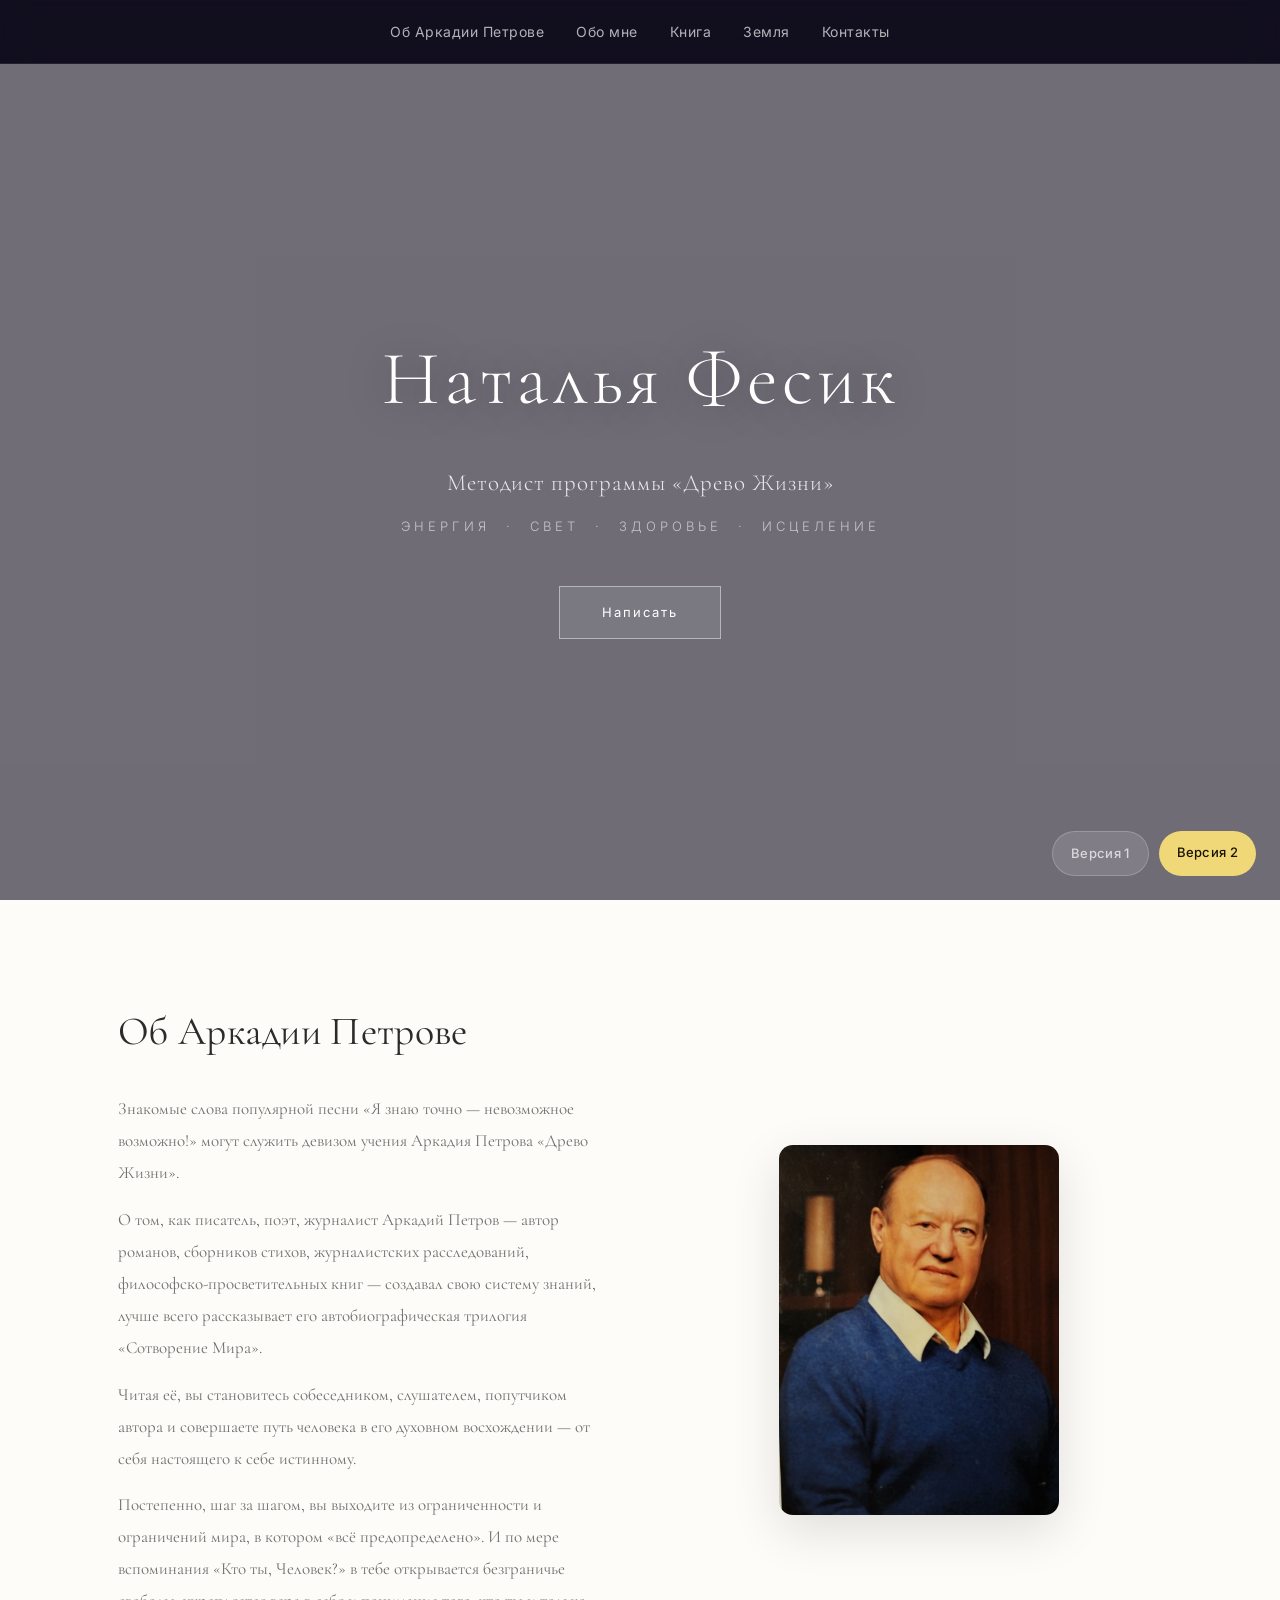
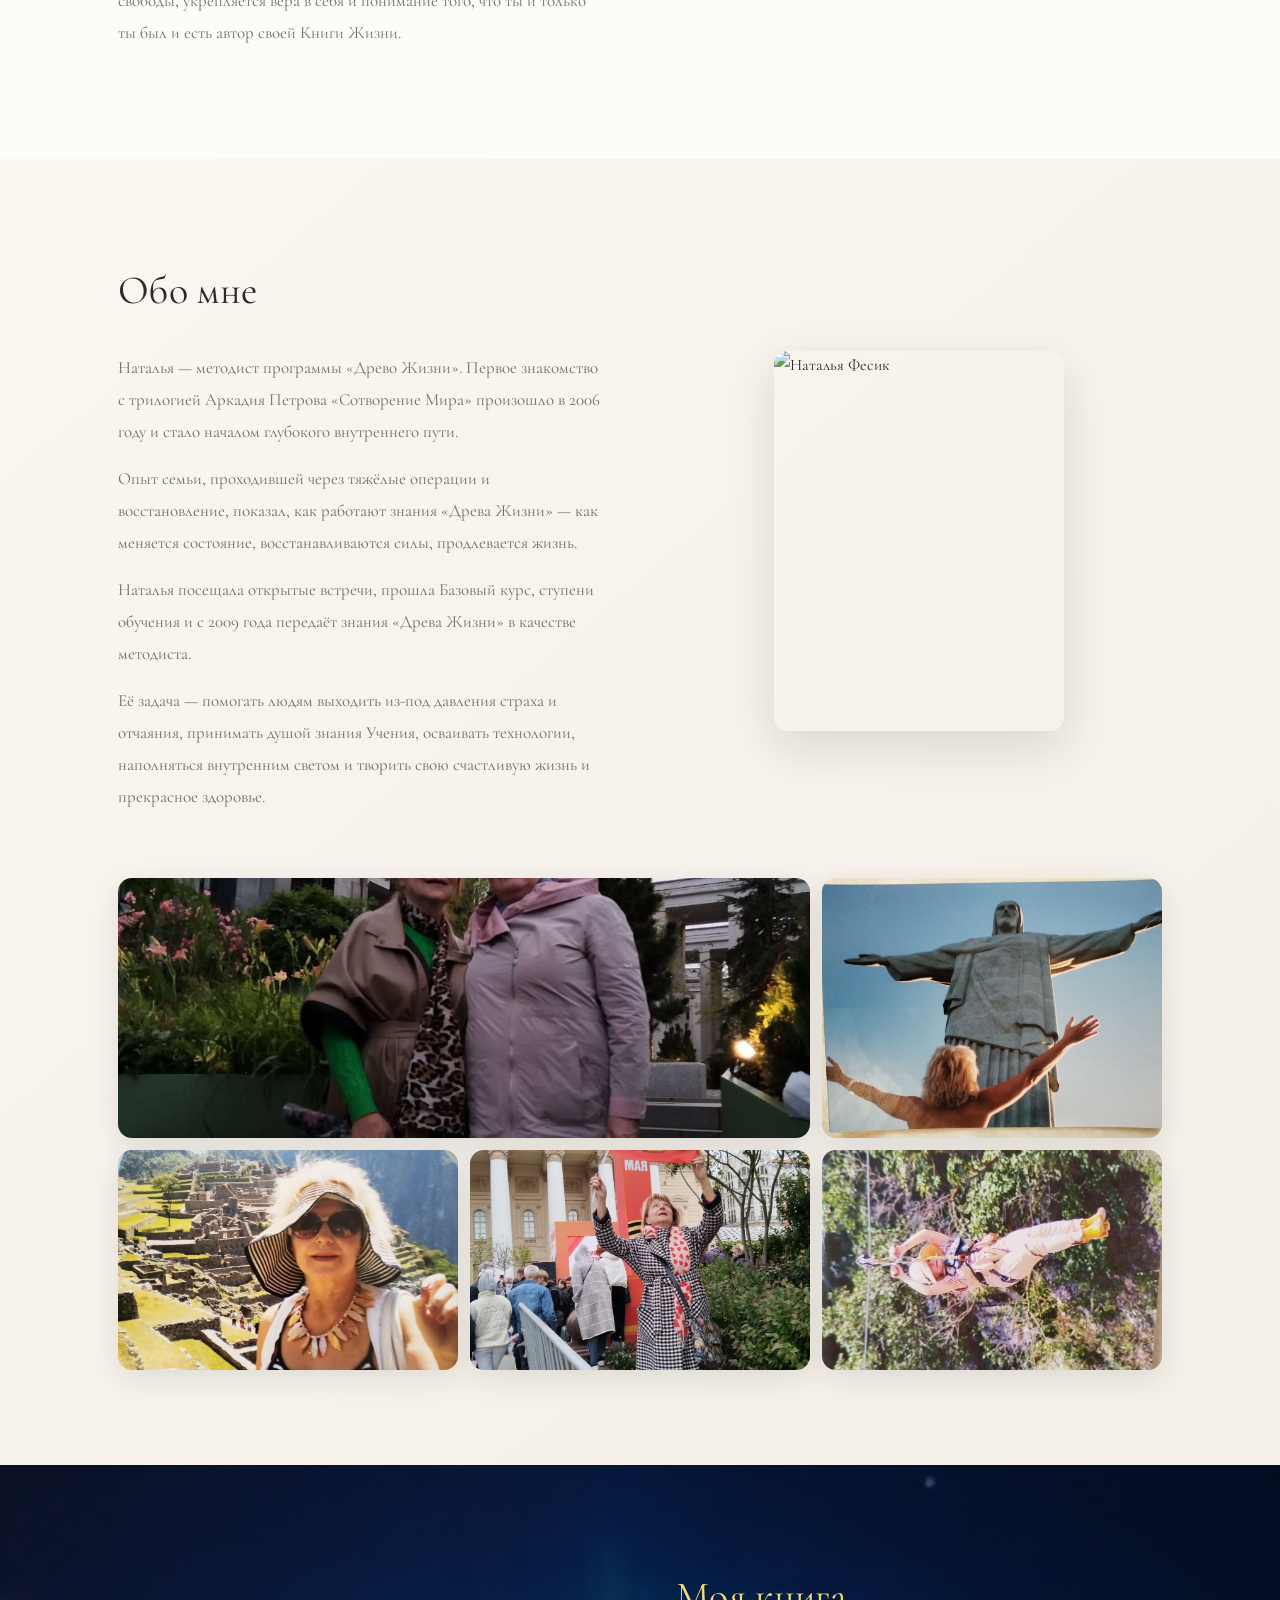
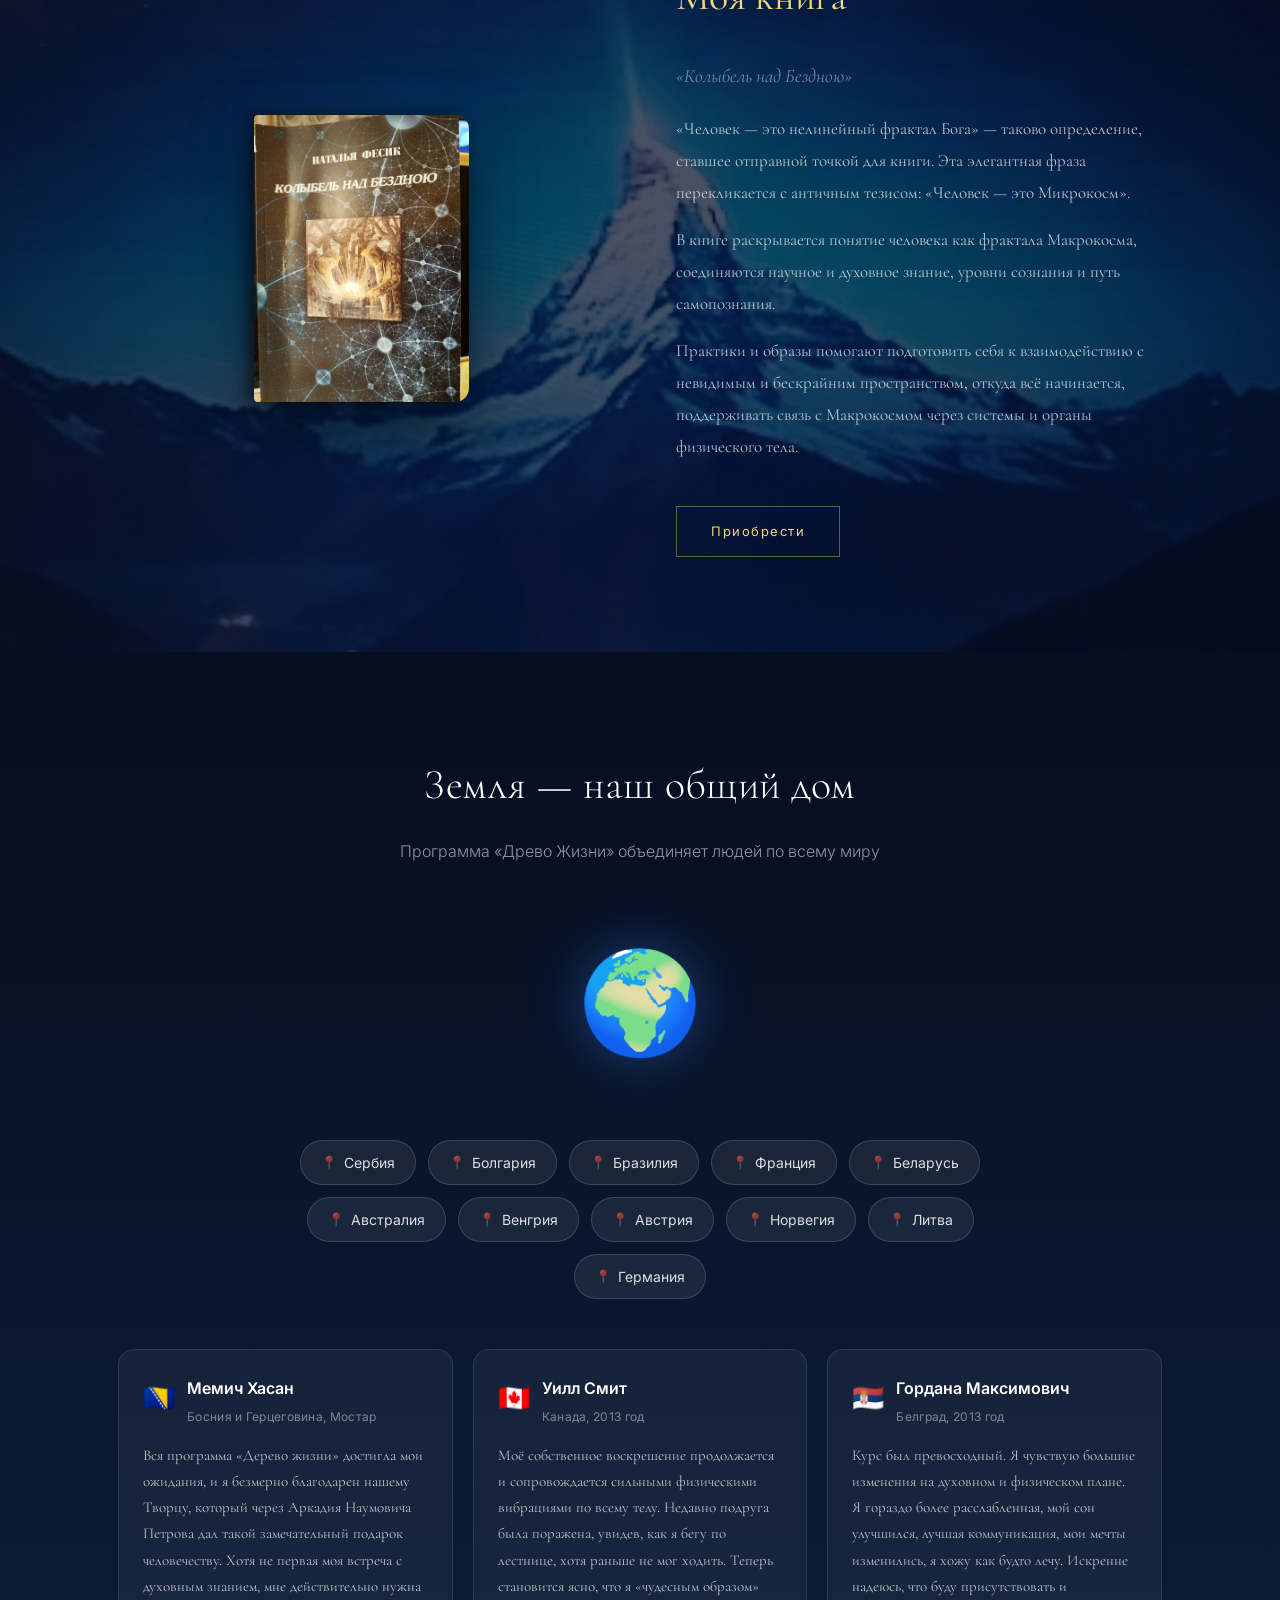
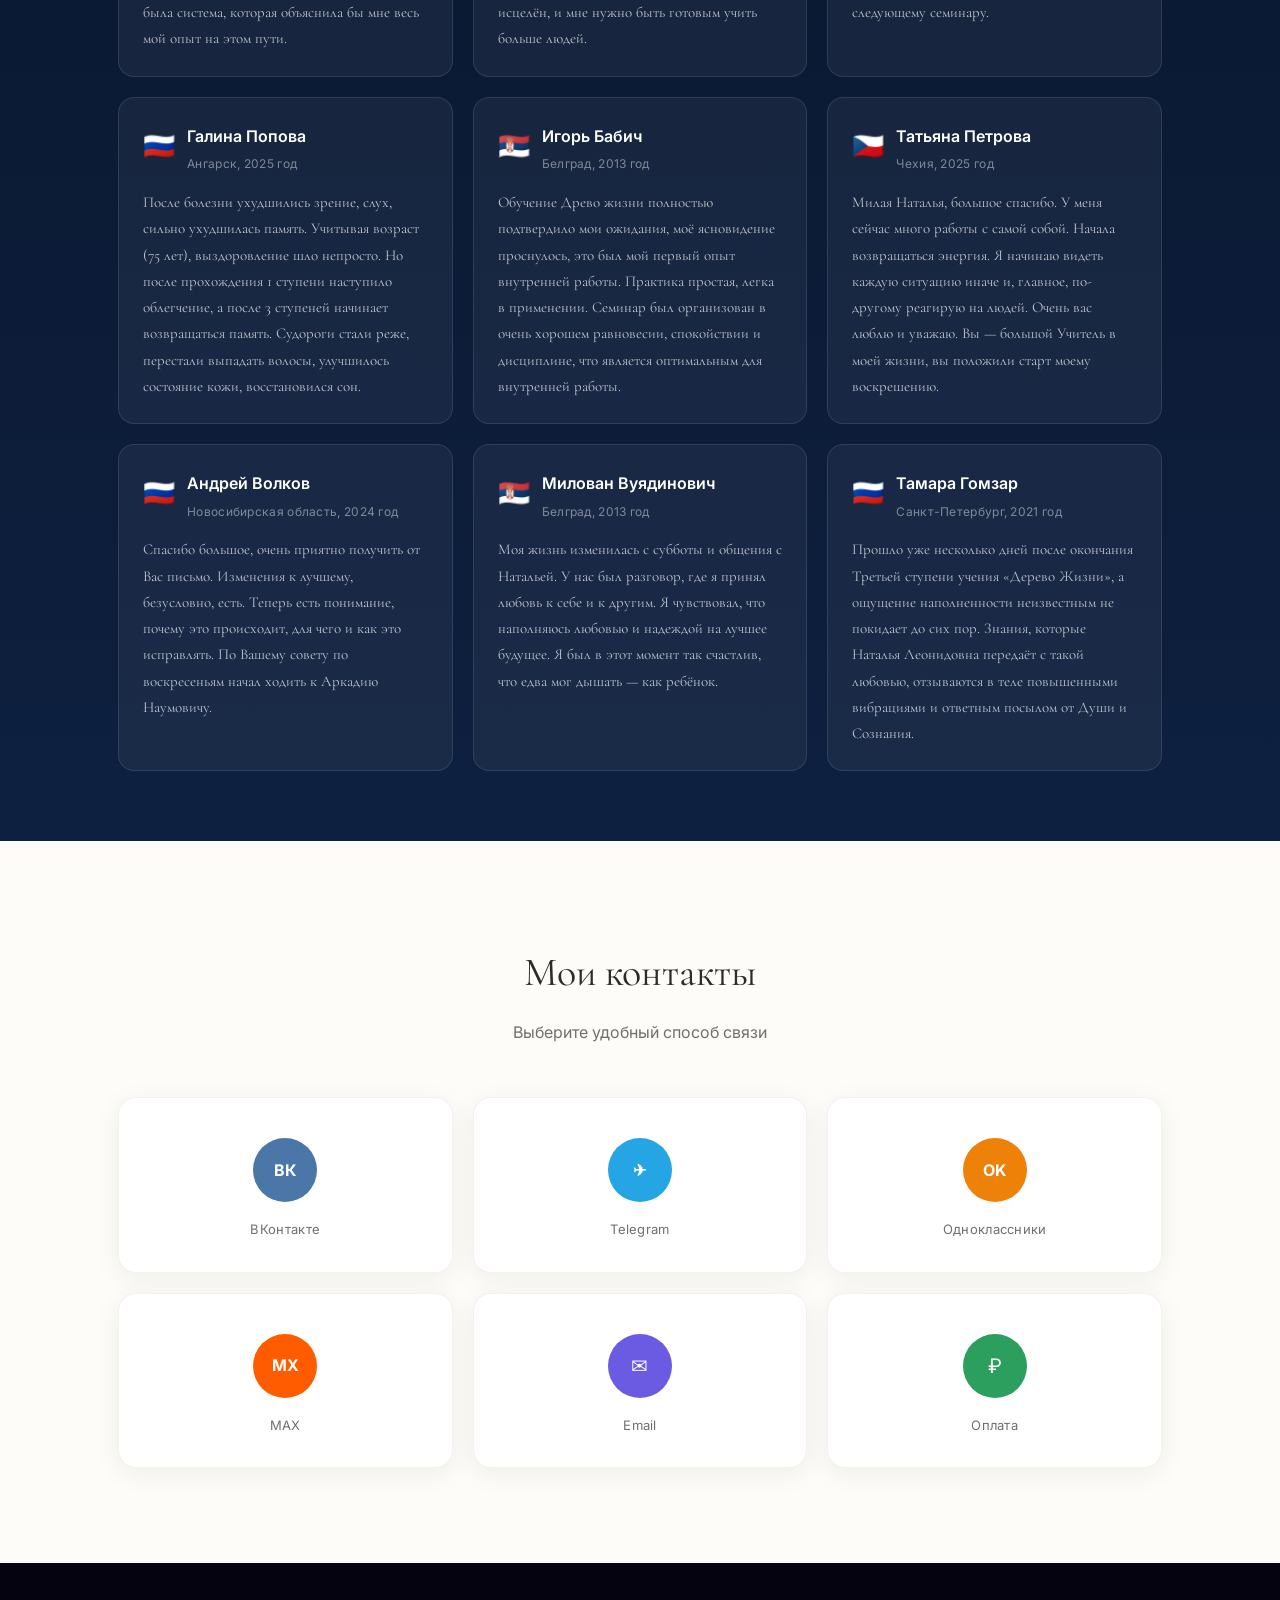
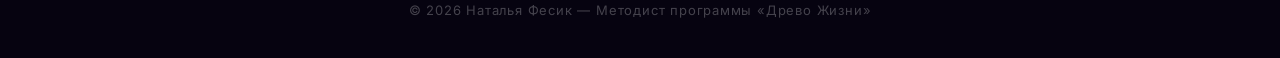
==== v2.html @ 18e6eb5f "v2: add Arkady Petrov portrait, Tree of Life hero bg, updated gallery Co-Authored-By: Claude Sonnet " ====
<!DOCTYPE html>
<html lang="ru">
<head>
	<meta charset="UTF-8">
	<meta name="viewport" content="width=device-width, initial-scale=1.0">
	<title>Наталья Фесик — Древо Жизни</title>
	<link rel="stylesheet" href="style.css">
	<link rel="preconnect" href="https://fonts.googleapis.com">
	<link href="https://fonts.googleapis.com/css2?family=Cormorant+Garamond:ital,wght@0,300;0,400;0,600;1,300;1,400&family=Inter:wght@300;400;500&display=swap" rel="stylesheet">
	<style>
		/* ===== V2 OVERRIDES ===== */

		/* Hero with real background image */
		.hero {
			background-image: url('img/hero-bg.png');
			background-size: cover;
			background-position: center 40%;
		}
		.hero::after {
			background: rgba(8, 3, 20, 0.58);
		}

		/* Real photo styling */
		.photo-real {
			width: 100%;
			height: 100%;
			object-fit: cover;
			display: block;
			border-radius: 14px;
		}

		/* Photo gallery grid */
		.gallery-grid {
			display: grid;
			grid-template-columns: 1fr 1fr 1fr;
			grid-template-rows: 260px 220px;
			gap: 12px;
		}

		.gallery-item {
			border-radius: 14px;
			overflow: hidden;
			box-shadow: 0 8px 30px rgba(0,0,0,0.1);
		}

		.gallery-item img {
			width: 100%;
			height: 100%;
			object-fit: cover;
			display: block;
			transition: transform 0.4s ease;
		}

		.gallery-item:hover img {
			transform: scale(1.04);
		}

		.gallery-item.span2 {
			grid-column: span 2;
		}

		/* Book section with real mountain background */
		.section-book-v2 {
			position: relative;
			padding: 95px 0;
			color: white;
			overflow: hidden;
		}

		.section-book-v2 .mountain-photo {
			position: absolute;
			inset: 0;
			width: 100%;
			height: 100%;
			object-fit: cover;
			object-position: center 30%;
		}

		.section-book-v2 .overlay {
			position: absolute;
			inset: 0;
			background: rgba(5, 15, 40, 0.72);
		}

		.section-book-v2 .container {
			position: relative;
			z-index: 1;
		}

		/* Real book cover */
		.book-cover-real {
			width: 215px;
			border-radius: 4px 14px 14px 4px;
			box-shadow:
				-6px 0 14px rgba(0,0,0,0.5),
				0 20px 60px rgba(0,0,0,0.6),
				0 0 50px rgba(40,100,220,0.18);
			display: block;
		}

		/* ===== EARTH V2 ===== */
		.section-earth-v2 {
			background: linear-gradient(180deg, #060e20 0%, #0a1830 40%, #0e2040 100%);
			color: white;
			padding: 95px 0 70px;
			overflow: hidden;
		}

		.countries-cloud {
			display: flex;
			flex-wrap: wrap;
			justify-content: center;
			gap: 12px;
			margin: 40px auto 50px;
			max-width: 800px;
		}

		.country-chip {
			background: rgba(255,255,255,0.07);
			border: 1px solid rgba(255,255,255,0.15);
			padding: 9px 20px;
			border-radius: 999px;
			font-family: 'Inter', sans-serif;
			font-size: 14px;
			color: rgba(255,255,255,0.85);
			display: flex;
			align-items: center;
			gap: 7px;
			white-space: nowrap;
		}

		.country-chip .pin {
			font-size: 13px;
			opacity: 0.7;
		}

		/* Reviews grid */
		.reviews-grid {
			display: grid;
			grid-template-columns: repeat(3, 1fr);
			gap: 20px;
			margin-top: 10px;
		}

		.review-card {
			background: rgba(255,255,255,0.05);
			border: 1px solid rgba(255,255,255,0.1);
			border-radius: 16px;
			padding: 24px;
			transition: background 0.3s;
		}

		.review-card:hover {
			background: rgba(255,255,255,0.08);
		}

		.review-header {
			display: flex;
			align-items: flex-start;
			gap: 12px;
			margin-bottom: 14px;
		}

		.review-flag {
			font-size: 26px;
			flex-shrink: 0;
			margin-top: 2px;
		}

		.review-name {
			font-size: 16px;
			font-weight: 600;
			font-family: 'Inter', sans-serif;
			color: white;
			margin-bottom: 3px;
		}

		.review-loc {
			font-size: 12px;
			color: rgba(255,255,255,0.45);
			font-family: 'Inter', sans-serif;
			letter-spacing: 0.3px;
		}

		.review-text {
			font-size: 15px;
			color: rgba(255,255,255,0.72);
			line-height: 1.75;
		}

		/* Version switcher */
		.version-bar {
			position: fixed;
			bottom: 24px;
			right: 24px;
			z-index: 300;
			display: flex;
			gap: 10px;
		}

		.ver-btn {
			display: block;
			padding: 10px 18px;
			border-radius: 999px;
			font-family: 'Inter', sans-serif;
			font-size: 13px;
			text-decoration: none;
			font-weight: 500;
			transition: all 0.2s;
			letter-spacing: 0.3px;
		}

		.ver-btn.active {
			background: var(--gold-light, #f0d878);
			color: #1a1200;
		}

		.ver-btn.inactive {
			background: rgba(255,255,255,0.12);
			color: rgba(255,255,255,0.7);
			border: 1px solid rgba(255,255,255,0.2);
		}

		.ver-btn:hover {
			opacity: 0.85;
		}

		@media (max-width: 900px) {
			.gallery-grid {
				grid-template-columns: 1fr 1fr;
				grid-template-rows: 200px 180px 180px;
			}
			.gallery-item.span2 { grid-column: 1 / -1; }
			.reviews-grid { grid-template-columns: 1fr; }
		}

		@media (max-width: 600px) {
			.gallery-grid {
				grid-template-columns: 1fr;
				grid-template-rows: unset;
			}
			.gallery-item { height: 220px; }
			.gallery-item.span2 { grid-column: 1; }
		}
	</style>
</head>
<body>

<!-- Version switcher -->
<div class="version-bar">
	<a href="index.html" class="ver-btn inactive">Версия 1</a>
	<a href="v2.html" class="ver-btn active">Версия 2</a>
</div>

<nav>
	<a href="#arkady">Об Аркадии Петрове</a>
	<a href="#about">Обо мне</a>
	<a href="#book">Книга</a>
	<a href="#earth">Земля</a>
	<a href="#contacts">Контакты</a>
</nav>

<!-- ===== HERO ===== -->
<section class="hero" id="top">
	<div class="hero-content">
		<h1>Наталья Фесик</h1>
		<p class="subtitle">Методист программы «Древо Жизни»</p>
		<p class="tagline">Энергия &nbsp;·&nbsp; Свет &nbsp;·&nbsp; Здоровье &nbsp;·&nbsp; Исцеление</p>
		<a href="#contacts" class="btn-hero">Написать</a>
	</div>
</section>

<!-- ===== ОБ АРКАДИИ ПЕТРОВЕ ===== -->
<section id="arkady" class="section section-light">
	<div class="container two-col">
		<div class="text-block">
			<h2>Об Аркадии Петрове</h2>
			<p>Знакомые слова популярной песни «Я знаю точно — невозможное возможно!» могут служить девизом учения Аркадия Петрова «Древо Жизни».</p>
			<p>О том, как писатель, поэт, журналист Аркадий Петров — автор романов, сборников стихов, журналистских расследований, философско‑просветительных книг — создавал свою систему знаний, лучше всего рассказывает его автобиографическая трилогия «Сотворение Мира».</p>
			<p>Читая её, вы становитесь собеседником, слушателем, попутчиком автора и совершаете путь человека в его духовном восхождении — от себя настоящего к себе истинному.</p>
			<p>Постепенно, шаг за шагом, вы выходите из ограниченности и ограничений мира, в котором «всё предопределено». И по мере вспоминания «Кто ты, Человек?» в тебе открывается безграничье свободы, укрепляется вера в себя и понимание того, что ты и только ты был и есть автор своей Книги Жизни.</p>
		</div>
		<div class="photo-wrap">
			<div style="width:280px;height:370px;border-radius:14px;overflow:hidden;box-shadow:0 16px 50px rgba(0,0,0,0.12);">
				<img src="img/arkady-petrov.png" alt="Аркадий Петров" style="width:100%;height:100%;object-fit:cover;object-position:center top;">
			</div>
		</div>
	</div>
</section>

<!-- ===== ОБО МНЕ ===== -->
<section id="about" class="section section-warm">
	<div class="container">
		<div class="two-col" style="margin-bottom: 50px;">
			<div class="text-block">
				<h2>Обо мне</h2>
				<p>Наталья — методист программы «Древо Жизни». Первое знакомство с трилогией Аркадия Петрова «Сотворение Мира» произошло в 2006 году и стало началом глубокого внутреннего пути.</p>
				<p>Опыт семьи, проходившей через тяжёлые операции и восстановление, показал, как работают знания «Древа Жизни» — как меняется состояние, восстанавливаются силы, продлевается жизнь.</p>
				<p>Наталья посещала открытые встречи, прошла Базовый курс, ступени обучения и с 2009 года передаёт знания «Древа Жизни» в качестве методиста.</p>
				<p>Её задача — помогать людям выходить из‑под давления страха и отчаяния, принимать душой знания Учения, осваивать технологии, наполняться внутренним светом и творить свою счастливую жизнь и прекрасное здоровье.</p>
			</div>
			<div class="photo-wrap">
				<div style="width:290px;height:380px;border-radius:14px;overflow:hidden;box-shadow:0 16px 50px rgba(0,0,0,0.12);">
					<img src="img/natalia-portrait.png" alt="Наталья Фесик" style="width:100%;height:100%;object-fit:cover;object-position:center top;">
				</div>
			</div>
		</div>

		<!-- Photo gallery -->
		<div class="gallery-grid">
			<div class="gallery-item span2">
				<img src="img/natalia-moscow.png" alt="Наталья в Москве">
			</div>
			<div class="gallery-item">
				<img src="img/natalia-brazil.png" alt="Бразилия, статуя Христа">
			</div>
			<div class="gallery-item">
				<img src="img/natalia-peru.png" alt="Мачу-Пикчу, Перу">
			</div>
			<div class="gallery-item">
				<img src="img/natalia-may9.png" alt="День Победы, Большой театр">
			</div>
			<div class="gallery-item">
				<img src="img/natalia-cave.png" alt="Приключения, пещера">
			</div>
		</div>
	</div>
</section>

<!-- ===== КНИГА ===== -->
<section id="book" class="section-book-v2">
	<img src="img/mountain.png" alt="" class="mountain-photo">
	<div class="overlay"></div>
	<div class="container two-col">
		<div class="book-wrap">
			<img src="img/book-cover.png" alt="Колыбель над Бездною — Наталья Фесик" class="book-cover-real">
		</div>
		<div class="text-block light">
			<h2>Моя книга</h2>
			<p class="book-subtitle">«Колыбель над Бездною»</p>
			<p>«Человек — это нелинейный фрактал Бога» — таково определение, ставшее отправной точкой для книги. Эта элегантная фраза перекликается с античным тезисом: «Человек — это Микрокосм».</p>
			<p>В книге раскрывается понятие человека как фрактала Макрокосма, соединяются научное и духовное знание, уровни сознания и путь самопознания.</p>
			<p>Практики и образы помогают подготовить себя к взаимодействию с невидимым и бескрайним пространством, откуда всё начинается, поддерживать связь с Макрокосмом через системы и органы физического тела.</p>
			<a href="#contacts" class="btn-book">Приобрести</a>
		</div>
	</div>
</section>

<!-- ===== ЗЕМЛЯ ===== -->
<section id="earth" class="section-earth-v2">
	<div class="container">
		<h2 class="earth-h center">Земля — наш общий дом</h2>
		<p class="earth-sub center">Программа «Древо Жизни» объединяет людей по всему миру</p>

		<div class="globe-wrap">🌍</div>

		<div class="countries-cloud">
			<span class="country-chip"><span class="pin">📍</span>Сербия</span>
			<span class="country-chip"><span class="pin">📍</span>Болгария</span>
			<span class="country-chip"><span class="pin">📍</span>Бразилия</span>
			<span class="country-chip"><span class="pin">📍</span>Франция</span>
			<span class="country-chip"><span class="pin">📍</span>Беларусь</span>
			<span class="country-chip"><span class="pin">📍</span>Австралия</span>
			<span class="country-chip"><span class="pin">📍</span>Венгрия</span>
			<span class="country-chip"><span class="pin">📍</span>Австрия</span>
			<span class="country-chip"><span class="pin">📍</span>Норвегия</span>
			<span class="country-chip"><span class="pin">📍</span>Литва</span>
			<span class="country-chip"><span class="pin">📍</span>Германия</span>
		</div>

		<!-- Reviews 3×3 -->
		<div class="reviews-grid">

			<div class="review-card">
				<div class="review-header">
					<span class="review-flag">🇧🇦</span>
					<div>
						<div class="review-name">Мемич Хасан</div>
						<div class="review-loc">Босния и Герцеговина, Мостар</div>
					</div>
				</div>
				<p class="review-text">Вся программа «Дерево жизни» достигла мои ожидания, и я безмерно благодарен нашему Творцу, который через Аркадия Наумовича Петрова дал такой замечательный подарок человечеству. Хотя не первая моя встреча с духовным знанием, мне действительно нужна была система, которая объяснила бы мне весь мой опыт на этом пути.</p>
			</div>

			<div class="review-card">
				<div class="review-header">
					<span class="review-flag">🇨🇦</span>
					<div>
						<div class="review-name">Уилл Смит</div>
						<div class="review-loc">Канада, 2013 год</div>
					</div>
				</div>
				<p class="review-text">Моё собственное воскрешение продолжается и сопровождается сильными физическими вибрациями по всему телу. Недавно подруга была поражена, увидев, как я бегу по лестнице, хотя раньше не мог ходить. Теперь становится ясно, что я «чудесным образом» исцелён, и мне нужно быть готовым учить больше людей.</p>
			</div>

			<div class="review-card">
				<div class="review-header">
					<span class="review-flag">🇷🇸</span>
					<div>
						<div class="review-name">Гордана Максимович</div>
						<div class="review-loc">Белград, 2013 год</div>
					</div>
				</div>
				<p class="review-text">Курс был превосходный. Я чувствую большие изменения на духовном и физическом плане. Я гораздо более расслабленная, мой сон улучшился, лучшая коммуникация, мои мечты изменились, я хожу как будто лечу. Искренне надеюсь, что буду присутствовать и следующему семинару.</p>
			</div>

			<div class="review-card">
				<div class="review-header">
					<span class="review-flag">🇷🇺</span>
					<div>
						<div class="review-name">Галина Попова</div>
						<div class="review-loc">Ангарск, 2025 год</div>
					</div>
				</div>
				<p class="review-text">После болезни ухудшились зрение, слух, сильно ухудшилась память. Учитывая возраст (75 лет), выздоровление шло непросто. Но после прохождения 1 ступени наступило облегчение, а после 3 ступеней начинает возвращаться память. Судороги стали реже, перестали выпадать волосы, улучшилось состояние кожи, восстановился сон.</p>
			</div>

			<div class="review-card">
				<div class="review-header">
					<span class="review-flag">🇷🇸</span>
					<div>
						<div class="review-name">Игорь Бабич</div>
						<div class="review-loc">Белград, 2013 год</div>
					</div>
				</div>
				<p class="review-text">Обучение Древо жизни полностью подтвердило мои ожидания, моё ясновидение проснулось, это был мой первый опыт внутренней работы. Практика простая, легка в применении. Семинар был организован в очень хорошем равновесии, спокойствии и дисциплине, что является оптимальным для внутренней работы.</p>
			</div>

			<div class="review-card">
				<div class="review-header">
					<span class="review-flag">🇨🇿</span>
					<div>
						<div class="review-name">Татьяна Петрова</div>
						<div class="review-loc">Чехия, 2025 год</div>
					</div>
				</div>
				<p class="review-text">Милая Наталья, большое спасибо. У меня сейчас много работы с самой собой. Начала возвращаться энергия. Я начинаю видеть каждую ситуацию иначе и, главное, по-другому реагирую на людей. Очень вас люблю и уважаю. Вы — большой Учитель в моей жизни, вы положили старт моему воскрешению.</p>
			</div>

			<div class="review-card">
				<div class="review-header">
					<span class="review-flag">🇷🇺</span>
					<div>
						<div class="review-name">Андрей Волков</div>
						<div class="review-loc">Новосибирская область, 2024 год</div>
					</div>
				</div>
				<p class="review-text">Спасибо большое, очень приятно получить от Вас письмо. Изменения к лучшему, безусловно, есть. Теперь есть понимание, почему это происходит, для чего и как это исправлять. По Вашему совету по воскресеньям начал ходить к Аркадию Наумовичу.</p>
			</div>

			<div class="review-card">
				<div class="review-header">
					<span class="review-flag">🇷🇸</span>
					<div>
						<div class="review-name">Милован Вуядинович</div>
						<div class="review-loc">Белград, 2013 год</div>
					</div>
				</div>
				<p class="review-text">Моя жизнь изменилась с субботы и общения с Натальей. У нас был разговор, где я принял любовь к себе и к другим. Я чувствовал, что наполняюсь любовью и надеждой на лучшее будущее. Я был в этот момент так счастлив, что едва мог дышать — как ребёнок.</p>
			</div>

			<div class="review-card">
				<div class="review-header">
					<span class="review-flag">🇷🇺</span>
					<div>
						<div class="review-name">Тамара Гомзар</div>
						<div class="review-loc">Санкт-Петербург, 2021 год</div>
					</div>
				</div>
				<p class="review-text">Прошло уже несколько дней после окончания Третьей ступени учения «Дерево Жизни», а ощущение наполненности неизвестным не покидает до сих пор. Знания, которые Наталья Леонидовна передаёт с такой любовью, отзываются в теле повышенными вибрациями и ответным посылом от Души и Сознания.</p>
			</div>

		</div>
	</div>
</section>

<!-- ===== КОНТАКТЫ ===== -->
<section id="contacts" class="section section-contacts">
	<div class="container">
		<h2 class="center">Мои контакты</h2>
		<p class="center muted">Выберите удобный способ связи</p>
		<div class="contact-grid">
			<a href="https://vk.com/natali" class="contact-card" target="_blank" rel="noopener">
				<div class="ci ci-vk">ВК</div>
				<span>ВКонтакте</span>
			</a>
			<a href="https://t.me/natali" class="contact-card" target="_blank" rel="noopener">
				<div class="ci ci-tg">✈</div>
				<span>Telegram</span>
			</a>
			<a href="https://ok.ru/natali" class="contact-card" target="_blank" rel="noopener">
				<div class="ci ci-ok">OK</div>
				<span>Одноклассники</span>
			</a>
			<a href="https://max.ru/natali" class="contact-card" target="_blank" rel="noopener">
				<div class="ci ci-mx">МX</div>
				<span>MAX</span>
			</a>
			<a href="mailto:NataliaFesik@mail.ru" class="contact-card">
				<div class="ci ci-em">✉</div>
				<span>Email</span>
			</a>
			<a href="https://oplata.ru" class="contact-card" target="_blank" rel="noopener">
				<div class="ci ci-pay">₽</div>
				<span>Оплата</span>
			</a>
		</div>
	</div>
</section>

<footer>
	<p>© 2026 Наталья Фесик — Методист программы «Древо Жизни»</p>
</footer>

</body>
</html>
---- style.css ----
/* ============================================================
   RESET & VARIABLES
   ============================================================ */
* {
	margin: 0;
	padding: 0;
	box-sizing: border-box;
}

html {
	scroll-behavior: smooth;
}

:root {
	--gold: #c8a835;
	--gold-light: #f0d878;
	--text: #2b2b2b;
	--muted: #6f6f6f;
	--bg: #fdfcf8;
	--warm: #faf6f0;
}

body {
	font-family: 'Cormorant Garamond', Georgia, serif;
	color: var(--text);
	line-height: 1.8;
}

/* ============================================================
   NAVIGATION
   ============================================================ */
nav {
	position: fixed;
	top: 0;
	left: 0;
	right: 0;
	z-index: 200;
	background: rgba(7, 4, 21, 0.9);
	backdrop-filter: blur(14px);
	-webkit-backdrop-filter: blur(14px);
	padding: 15px 24px;
	text-align: center;
	border-bottom: 1px solid rgba(255, 255, 255, 0.07);
}

nav a {
	display: inline-block;
	color: rgba(255, 255, 255, 0.68);
	text-decoration: none;
	margin: 4px 14px;
	font-size: 14px;
	letter-spacing: 0.5px;
	font-family: 'Inter', 'Helvetica Neue', sans-serif;
	font-weight: 400;
	transition: color 0.25s;
}

nav a:hover,
nav a[aria-current="page"] {
	color: var(--gold-light);
}

/* ============================================================
   HERO
   ============================================================ */
.hero {
	min-height: 100vh;
	display: flex;
	align-items: center;
	justify-content: center;
	text-align: center;
	color: white;
	position: relative;
	overflow: hidden;
	background:
		radial-gradient(ellipse 65% 45% at 50% 12%, rgba(255, 248, 200, 0.88) 0%, rgba(240, 190, 65, 0.55) 35%, transparent 72%),
		radial-gradient(ellipse 100% 55% at 50% -8%, rgba(255, 255, 240, 0.65) 0%, transparent 68%),
		radial-gradient(ellipse 52% 70% at 8% 95%, rgba(140, 60, 220, 0.52) 0%, transparent 65%),
		radial-gradient(ellipse 52% 70% at 92% 95%, rgba(50, 130, 240, 0.48) 0%, transparent 65%),
		linear-gradient(170deg,
			#05000f 0%,
			#12032e 7%,
			#380870 16%,
			#681888 24%,
			#952a18 33%,
			#c06820 42%,
			#e0b840 51%,
			#ecd878 59%,
			#f8f0c0 67%,
			#f0f5ff 78%,
			#c8dcff 100%
		);
}

.hero::after {
	content: '';
	position: absolute;
	inset: 0;
	background: radial-gradient(ellipse at 50% 50%, transparent 25%, rgba(5, 0, 20, 0.28) 100%);
	pointer-events: none;
}

.hero-content {
	position: relative;
	z-index: 1;
	padding: 100px 24px 50px;
}

.hero-content h1 {
	font-size: clamp(40px, 7vw, 76px);
	font-weight: 300;
	letter-spacing: 4px;
	text-shadow: 0 2px 40px rgba(0, 0, 0, 0.4);
	margin-bottom: 16px;
}

.hero-content .subtitle {
	font-size: clamp(17px, 2.5vw, 23px);
	font-weight: 300;
	opacity: 0.85;
	letter-spacing: 1px;
	margin-bottom: 10px;
}

.hero-content .tagline {
	font-size: 13px;
	letter-spacing: 4px;
	opacity: 0.6;
	font-family: 'Inter', sans-serif;
	font-weight: 300;
	text-transform: uppercase;
	margin-bottom: 48px;
}

.btn-hero {
	display: inline-block;
	padding: 14px 42px;
	border: 1px solid rgba(255, 255, 255, 0.45);
	color: white;
	text-decoration: none;
	letter-spacing: 2px;
	font-family: 'Inter', sans-serif;
	font-size: 13px;
	font-weight: 400;
	transition: all 0.3s;
	background: rgba(255, 255, 255, 0.08);
}

.btn-hero:hover {
	background: rgba(255, 255, 255, 0.18);
	border-color: rgba(255, 255, 255, 0.7);
}

/* ============================================================
   SHARED LAYOUT
   ============================================================ */
.container {
	max-width: 1100px;
	margin: 0 auto;
	padding: 0 28px;
}

.section {
	padding: 95px 0;
}

.two-col {
	display: grid;
	grid-template-columns: 1fr 1fr;
	gap: 72px;
	align-items: center;
}

.center { text-align: center; }

/* ============================================================
   TEXT BLOCKS
   ============================================================ */
.text-block h2 {
	font-size: clamp(27px, 3.8vw, 40px);
	font-weight: 400;
	margin-bottom: 26px;
	letter-spacing: 0.3px;
}

.text-block.light h2 {
	color: var(--gold-light);
}

.text-block p {
	font-size: 17px;
	color: var(--muted);
	margin-bottom: 15px;
	line-height: 1.88;
}

.text-block.light p {
	color: rgba(255, 255, 255, 0.72);
}

.book-subtitle {
	font-size: 19px !important;
	font-style: italic;
	color: rgba(255, 255, 255, 0.45) !important;
	margin-bottom: 20px !important;
}

.muted {
	color: var(--muted);
	margin-top: 10px;
	font-size: 16px;
	font-family: 'Inter', sans-serif;
}

/* ============================================================
   SECTION BACKGROUNDS
   ============================================================ */
.section-light {
	background: var(--bg);
}

.section-warm {
	background: linear-gradient(140deg, #faf6f0 0%, #f4f0e8 100%);
}

/* ============================================================
   PHOTO PLACEHOLDERS
   ============================================================ */
.photo-wrap {
	display: flex;
	justify-content: center;
}

.photo-frame {
	background: linear-gradient(145deg, #ede9f5 0%, #f0e8e4 100%);
	border-radius: 14px;
	box-shadow: 0 16px 50px rgba(0, 0, 0, 0.1);
	position: relative;
	overflow: hidden;
}

/* silhouette body */
.photo-frame::before {
	content: '';
	position: absolute;
	bottom: 0;
	left: 50%;
	transform: translateX(-50%);
	width: 56%;
	height: 56%;
	background: rgba(170, 160, 195, 0.32);
	border-radius: 100px 100px 0 0;
}

/* silhouette head */
.photo-frame::after {
	content: '';
	position: absolute;
	bottom: 54%;
	left: 50%;
	transform: translateX(-50%);
	width: 27%;
	aspect-ratio: 1;
	background: rgba(170, 160, 195, 0.28);
	border-radius: 50%;
}

.photo-frame.portrait {
	width: 280px;
	height: 370px;
}

/* Photo mosaic */
.photos-mosaic {
	display: grid;
	grid-template-columns: 1fr 1fr;
	gap: 14px;
}

.photo-frame.mosaic-main {
	grid-column: 1 / -1;
	height: 215px;
}

.photo-frame.mosaic-sm {
	height: 162px;
}

/* ============================================================
   BOOK (DARK) SECTION
   ============================================================ */
.section-dark {
	background:
		radial-gradient(ellipse 80% 50% at 50% -10%, rgba(30, 80, 180, 0.18) 0%, transparent 70%),
		linear-gradient(180deg, #071428 0%, #0c2040 28%, #123060 58%, #1a4880 100%);
	color: white;
	padding: 95px 0;
	position: relative;
	overflow: hidden;
}

/* Mountain silhouette */
.mountain-bg {
	position: absolute;
	bottom: 0;
	left: 0;
	right: 0;
	height: 55%;
	background:
		url("data:image/svg+xml,%3Csvg xmlns='http://www.w3.org/2000/svg' viewBox='0 0 1440 320' preserveAspectRatio='none'%3E%3Cpath d='M0,320 L0,200 L100,150 L180,185 L280,100 L380,140 L500,58 L600,90 L720,18 L840,80 L960,48 L1080,118 L1180,70 L1300,138 L1440,98 L1440,320Z' fill='rgba(8%2C20%2C52%2C0.65)'/%3E%3Cpath d='M0,320 L0,255 L180,200 L320,235 L480,172 L640,212 L800,162 L960,198 L1120,158 L1300,202 L1440,178 L1440,320Z' fill='rgba(5%2C13%2C35%2C0.8)'/%3E%3Cpath d='M0,320 L0,292 L360,268 L720,278 L1080,264 L1440,272 L1440,320Z' fill='rgba(3%2C8%2C22%2C0.94)'/%3E%3C/svg%3E")
		bottom/cover no-repeat;
	pointer-events: none;
}

.book-wrap {
	display: flex;
	justify-content: center;
	position: relative;
	z-index: 1;
}

.book-cover-frame {
	width: 215px;
	height: 295px;
	background: linear-gradient(145deg, #050e20 0%, #0a1e40 50%, #0e2855 100%);
	border-radius: 4px 14px 14px 4px;
	box-shadow:
		-6px 0 14px rgba(0, 0, 0, 0.5),
		0 20px 60px rgba(0, 0, 0, 0.55),
		0 0 50px rgba(40, 100, 220, 0.12);
	position: relative;
	overflow: hidden;
	display: flex;
	align-items: center;
	justify-content: center;
}

/* Spine shadow */
.book-cover-frame::before {
	content: '';
	position: absolute;
	left: 0;
	top: 0;
	bottom: 0;
	width: 10px;
	background: rgba(0, 0, 0, 0.4);
	border-right: 1px solid rgba(255, 255, 255, 0.04);
}

/* Decorative circles */
.book-circle {
	position: absolute;
	top: 50%;
	left: 50%;
	transform: translate(-50%, -50%);
	width: 134px;
	height: 134px;
	border: 1.5px solid rgba(200, 170, 50, 0.22);
	border-radius: 50%;
}

.book-circle::before {
	content: '';
	position: absolute;
	top: 50%;
	left: 50%;
	transform: translate(-50%, -50%);
	width: 82px;
	height: 82px;
	border: 1px solid rgba(200, 170, 50, 0.13);
	border-radius: 50%;
	background: radial-gradient(circle, rgba(200, 160, 40, 0.07) 0%, transparent 70%);
}

.book-title-text {
	position: relative;
	z-index: 1;
	color: rgba(240, 210, 90, 0.7);
	font-size: 14px;
	text-align: center;
	font-style: italic;
	line-height: 1.75;
	padding: 20px;
}

.btn-book {
	display: inline-block;
	margin-top: 28px;
	padding: 13px 34px;
	border: 1px solid rgba(240, 216, 100, 0.38);
	color: var(--gold-light);
	text-decoration: none;
	letter-spacing: 1.5px;
	font-family: 'Inter', sans-serif;
	font-size: 13px;
	font-weight: 400;
	transition: all 0.3s;
}

.btn-book:hover {
	background: rgba(240, 216, 100, 0.08);
	border-color: rgba(240, 216, 100, 0.8);
}

/* ============================================================
   EARTH SECTION
   ============================================================ */
.section-earth {
	background: linear-gradient(180deg, #060e20 0%, #0d1c3c 40%, #111e48 100%);
	color: white;
	padding: 95px 0;
	position: relative;
	overflow: hidden;
}

.section-earth::before {
	content: '';
	position: absolute;
	inset: 0;
	background: radial-gradient(ellipse 70% 50% at 50% 50%, rgba(20, 60, 140, 0.12) 0%, transparent 70%);
	pointer-events: none;
}

.earth-h {
	font-size: clamp(26px, 4vw, 42px);
	font-weight: 300;
	margin-bottom: 14px;
	letter-spacing: 0.5px;
}

.earth-sub {
	color: rgba(255, 255, 255, 0.55);
	font-size: 16px;
	margin-bottom: 50px;
	font-family: 'Inter', sans-serif;
	font-weight: 300;
}

.globe-wrap {
	font-size: 100px;
	text-align: center;
	margin: 0 0 44px;
	animation: float 7s ease-in-out infinite;
	filter: drop-shadow(0 0 25px rgba(60, 140, 255, 0.35));
}

@keyframes float {
	0%, 100% { transform: translateY(0); }
	50% { transform: translateY(-10px); }
}

.locations {
	display: flex;
	flex-wrap: wrap;
	justify-content: center;
	gap: 14px;
	margin-bottom: 36px;
}

.loc {
	background: rgba(255, 255, 255, 0.07);
	border: 1px solid rgba(255, 255, 255, 0.13);
	padding: 10px 22px;
	border-radius: 999px;
	font-family: 'Inter', sans-serif;
	font-size: 14px;
	color: rgba(255, 255, 255, 0.82);
	letter-spacing: 0.3px;
}

.earth-note {
	color: rgba(255, 255, 255, 0.38);
	font-size: 14px;
	font-family: 'Inter', sans-serif;
	letter-spacing: 0.5px;
}

/* ============================================================
   CONTACTS
   ============================================================ */
.section-contacts {
	background: var(--bg);
	padding: 95px 0;
}

.section-contacts h2 {
	font-size: clamp(27px, 3.8vw, 40px);
	font-weight: 400;
	margin-bottom: 0;
}

.contact-grid {
	display: grid;
	grid-template-columns: repeat(3, 1fr);
	gap: 20px;
	margin-top: 50px;
}

.contact-card {
	display: flex;
	flex-direction: column;
	align-items: center;
	padding: 40px 20px 30px;
	text-decoration: none;
	background: white;
	border-radius: 18px;
	box-shadow: 0 6px 28px rgba(0, 0, 0, 0.06);
	border: 1px solid rgba(0, 0, 0, 0.05);
	transition: all 0.3s ease;
	color: var(--text);
}

.contact-card:hover {
	transform: translateY(-5px);
	box-shadow: 0 14px 40px rgba(0, 0, 0, 0.11);
}

.ci {
	width: 64px;
	height: 64px;
	border-radius: 50%;
	display: flex;
	align-items: center;
	justify-content: center;
	font-family: 'Inter', sans-serif;
	font-size: 16px;
	font-weight: 700;
	color: white;
	margin-bottom: 16px;
}

.contact-card span {
	font-family: 'Inter', sans-serif;
	font-size: 13px;
	color: var(--muted);
	letter-spacing: 0.3px;
}

.ci-vk  { background: #4a76a8; }
.ci-tg  { background: #26a5e4; }
.ci-ok  { background: #ee8208; }
.ci-mx  { background: #ff5c00; }
.ci-em  { background: #6b5be2; font-size: 20px; font-weight: 400; }
.ci-pay { background: #2c9e5e; font-size: 20px; font-weight: 400; }

/* ============================================================
   FOOTER
   ============================================================ */
footer {
	background: #060310;
	padding: 36px 24px;
	text-align: center;
	color: rgba(255, 255, 255, 0.25);
	font-family: 'Inter', sans-serif;
	font-size: 13px;
	letter-spacing: 0.8px;
}

/* ============================================================
   LEGACY STYLES (sub-pages: about.html, book.html, etc.)
   ============================================================ */
header {
	text-align: center;
	padding: 80px 20px 50px;
	background: linear-gradient(to bottom, #ffffff, #f4f1ea);
	border-bottom: 1px solid rgba(0, 0, 0, 0.05);
	margin-top: 54px;
}

header h1 {
	font-size: clamp(32px, 5vw, 48px);
	font-weight: 400;
	margin-bottom: 12px;
	letter-spacing: 0.5px;
}

header p {
	font-size: 18px;
	color: var(--muted);
}

.container.section {
	padding-top: 54px;
	padding-bottom: 54px;
}

.card {
	background: white;
	padding: 30px;
	border-radius: 14px;
	box-shadow: 0 8px 26px rgba(0, 0, 0, 0.07);
	border: 1px solid rgba(0, 0, 0, 0.05);
	margin-bottom: 20px;
}

.card p {
	font-size: 17px;
	color: var(--muted);
	margin-bottom: 12px;
	line-height: 1.85;
}

.card .small {
	font-size: 14px;
	color: var(--muted);
}

.grid {
	display: grid;
	grid-template-columns: repeat(3, 1fr);
	gap: 18px;
}

.grid .card h3 {
	font-size: 18px;
	font-weight: 600;
	margin-bottom: 10px;
}

.button {
	display: inline-block;
	padding: 12px 24px;
	margin-top: 18px;
	background: var(--gold);
	color: white;
	text-decoration: none;
	border-radius: 10px;
	font-family: 'Inter', sans-serif;
	font-size: 14px;
	letter-spacing: 0.5px;
	transition: background 0.2s;
}

.button:hover {
	background: #9a7a28;
}

.small {
	font-size: 14px;
	color: var(--muted);
}

h2 {
	font-size: clamp(24px, 3.5vw, 36px);
	font-weight: 400;
	margin-bottom: 22px;
}

/* ============================================================
   RESPONSIVE
   ============================================================ */
@media (max-width: 900px) {
	.two-col {
		grid-template-columns: 1fr;
		gap: 44px;
	}

	.contact-grid {
		grid-template-columns: repeat(2, 1fr);
	}

	.grid {
		grid-template-columns: 1fr;
	}

	.photo-frame.portrait {
		width: 230px;
		height: 300px;
	}

	.photos-mosaic {
		max-width: 420px;
		margin: 0 auto;
	}
}

@media (max-width: 600px) {
	nav a {
		margin: 4px 7px;
		font-size: 12px;
	}

	.contact-grid {
		grid-template-columns: repeat(2, 1fr);
	}

	.hero-content h1 {
		letter-spacing: 2px;
	}

	.photos-mosaic {
		grid-template-columns: 1fr;
	}

	.photo-frame.mosaic-main {
		grid-column: 1;
		height: 180px;
	}

	.photo-frame.mosaic-sm {
		height: 150px;
	}
}
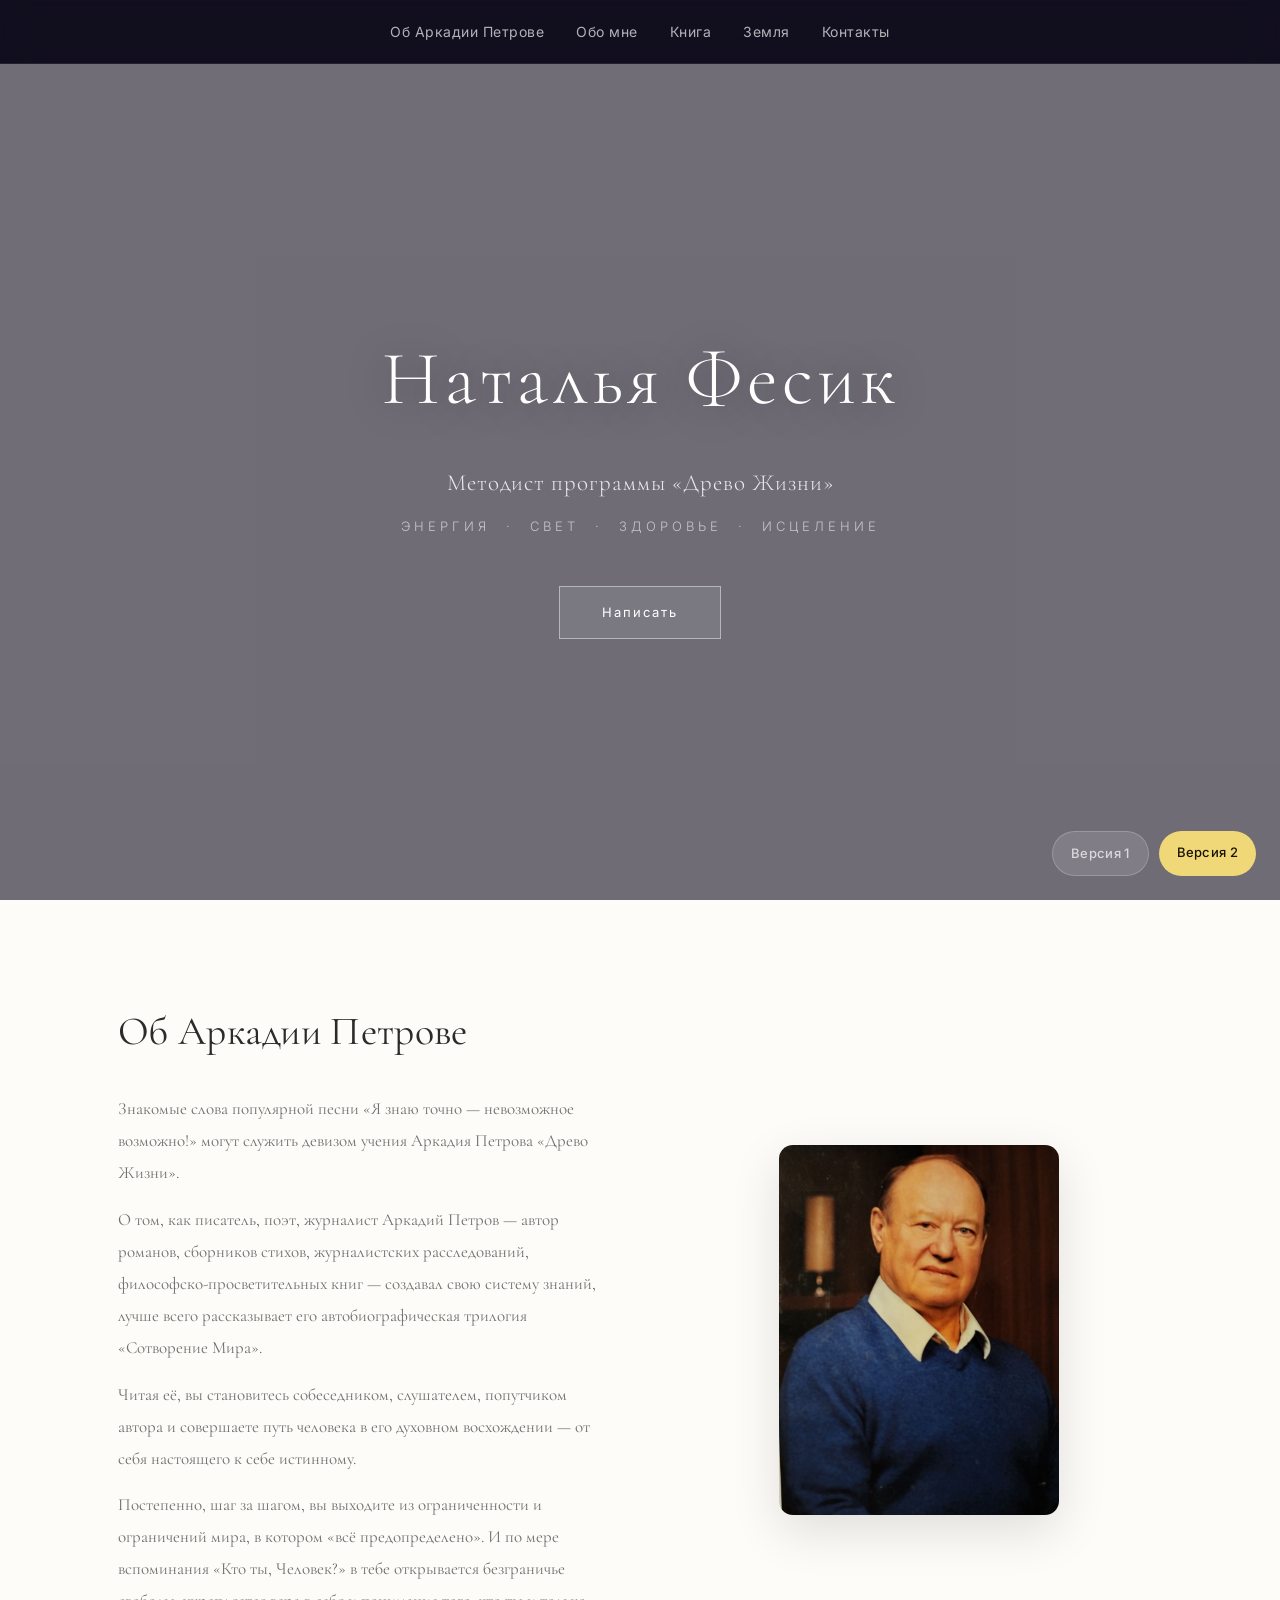
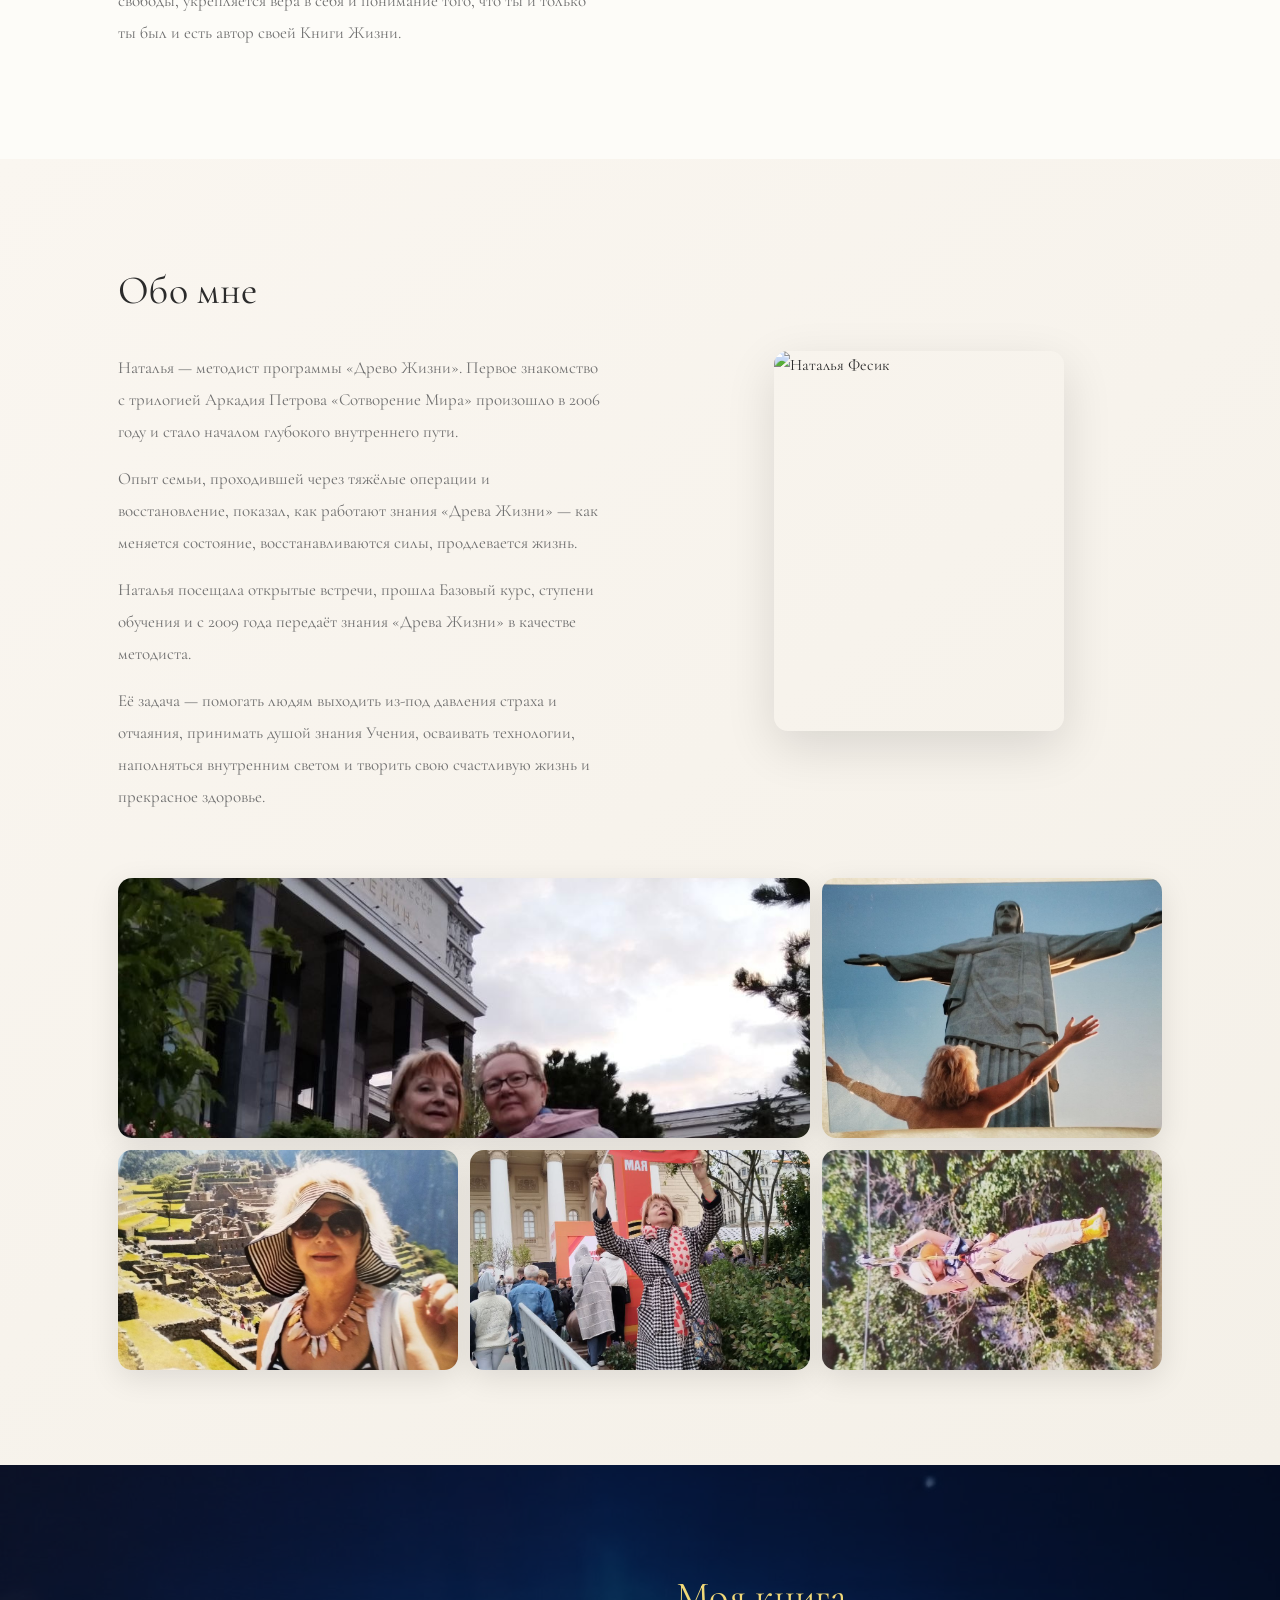
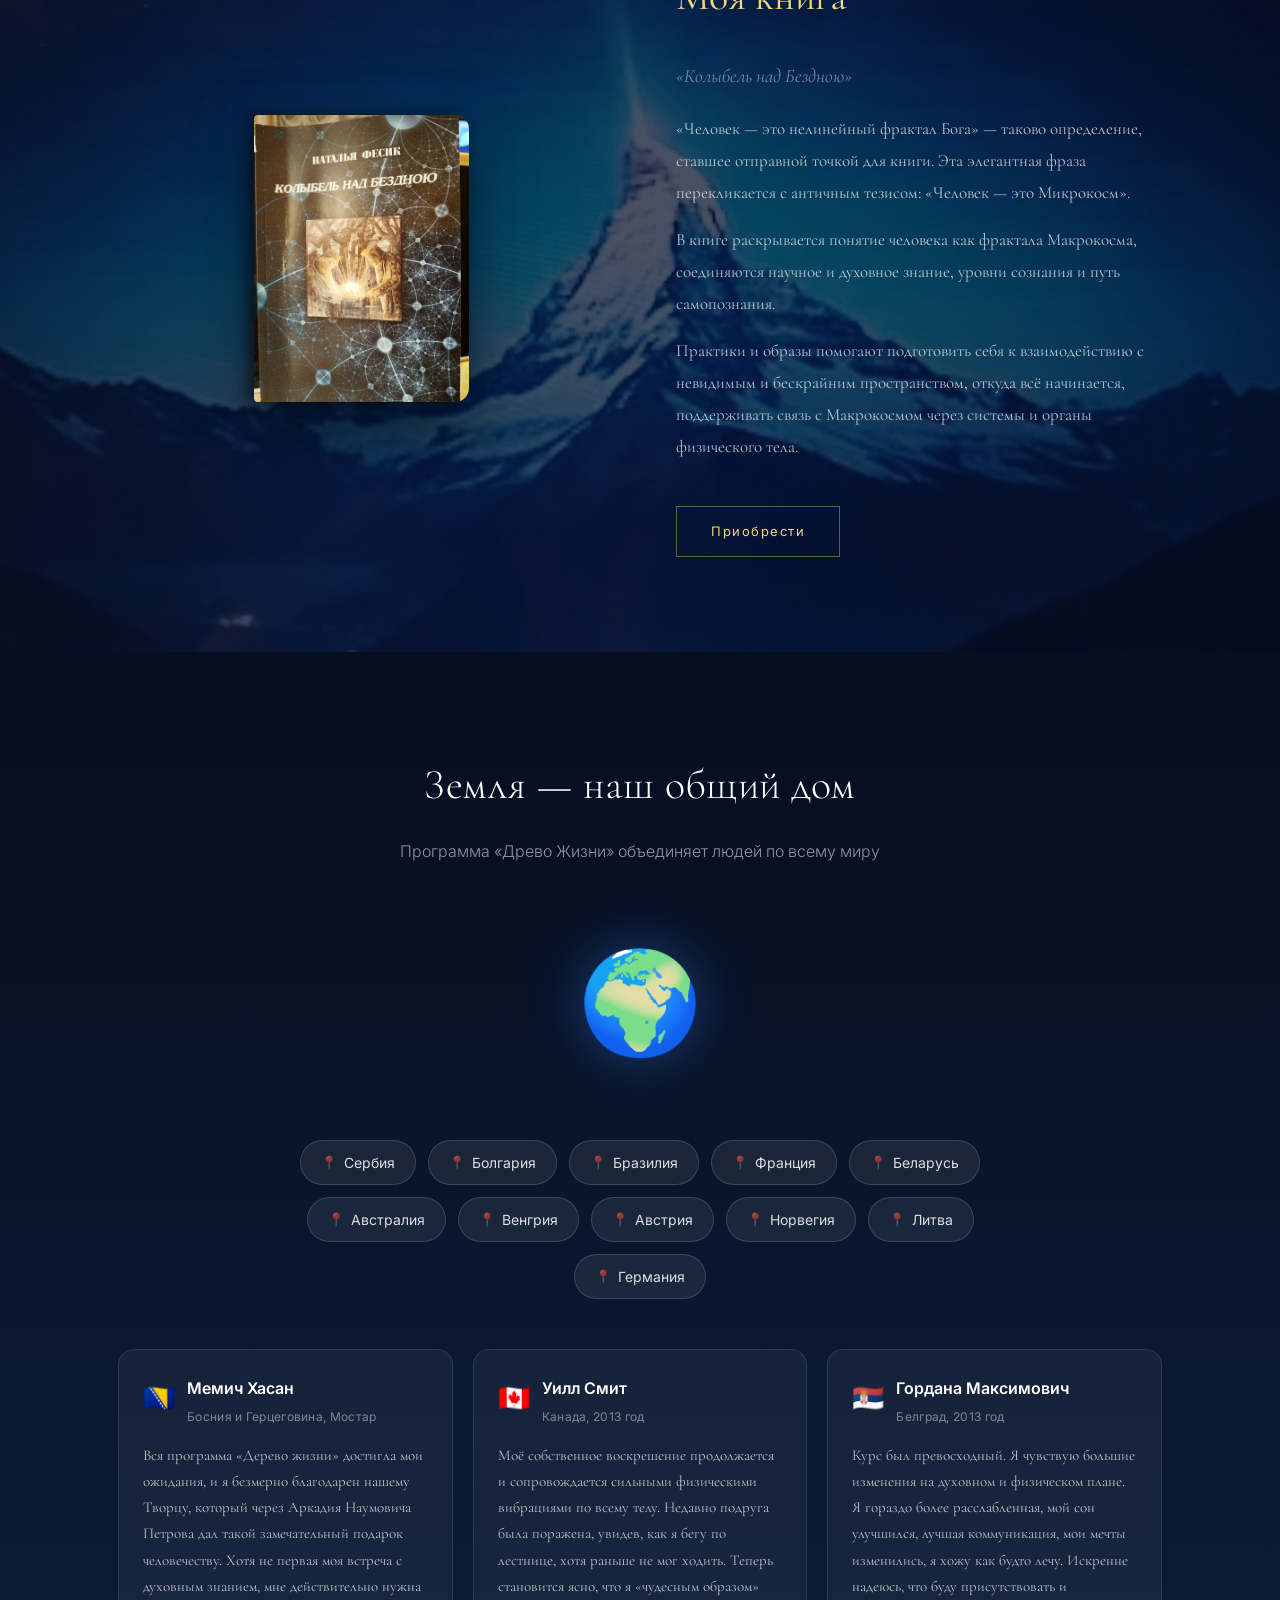
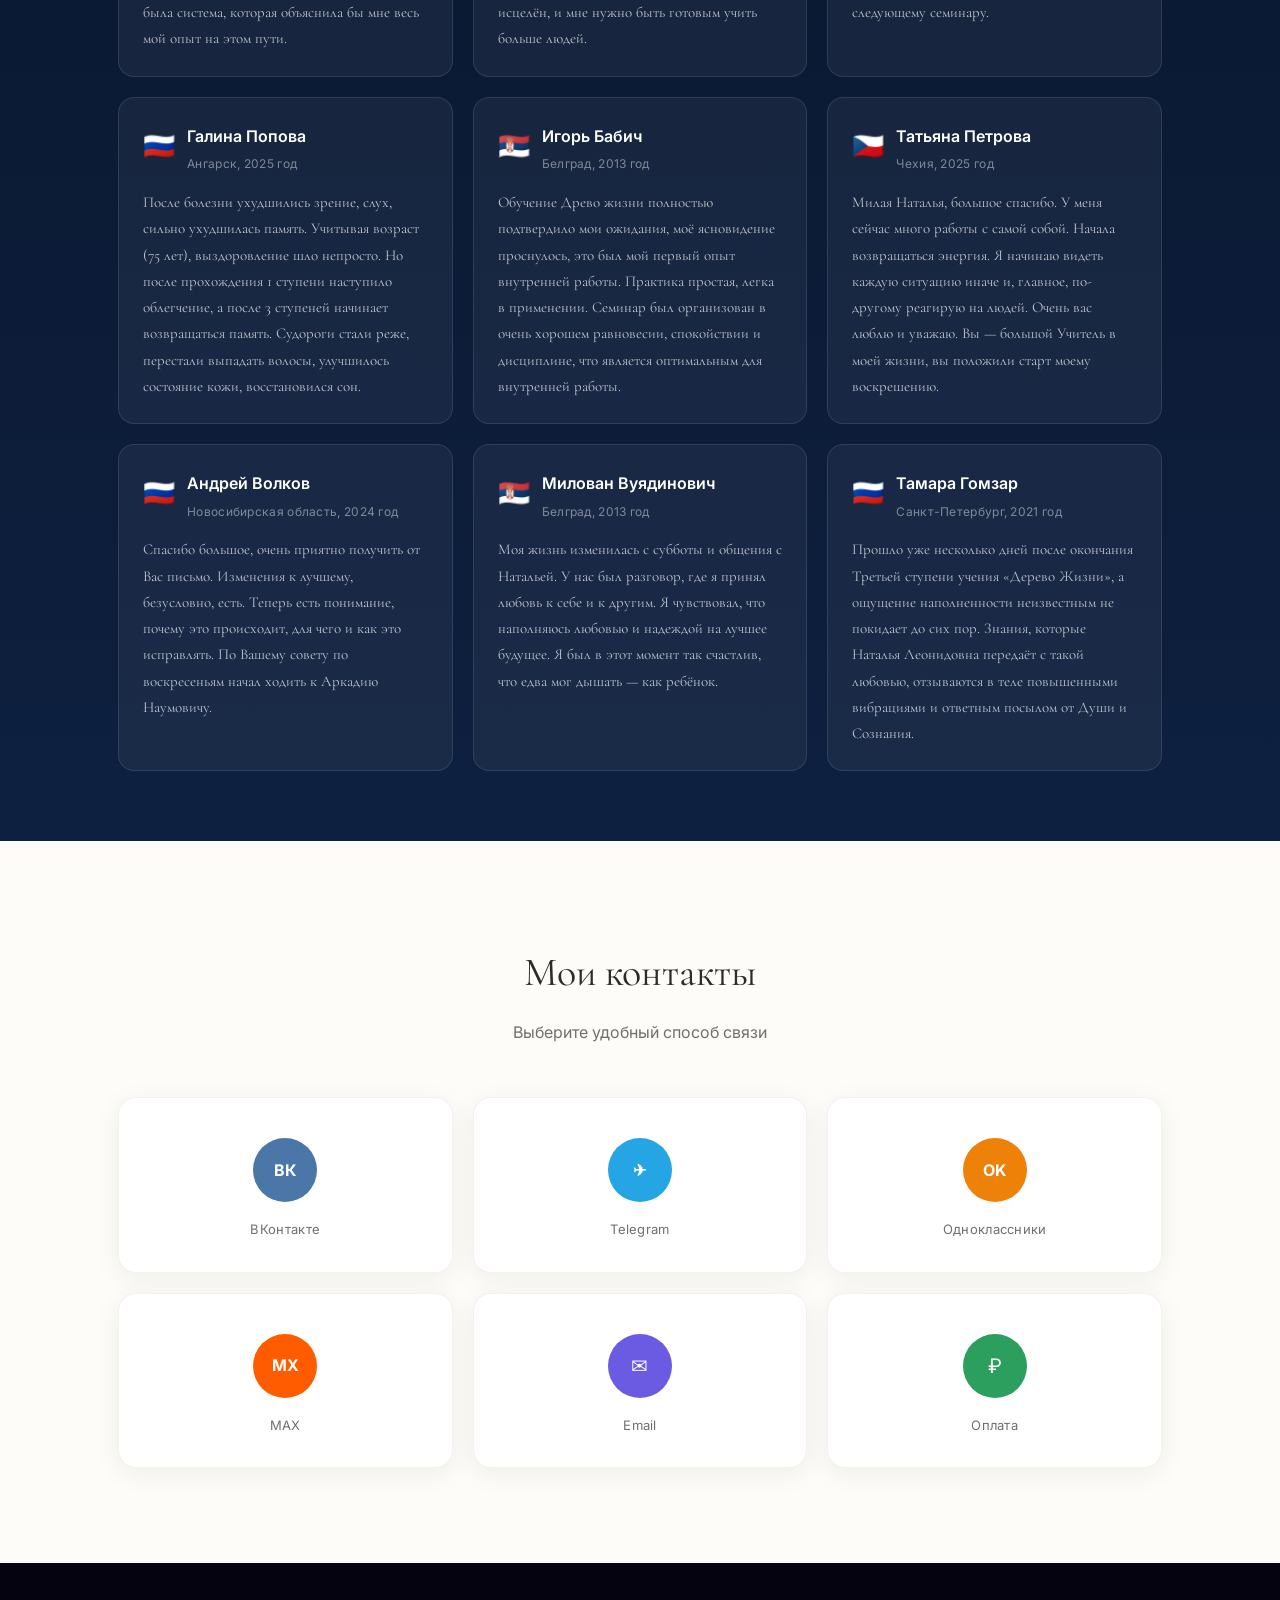
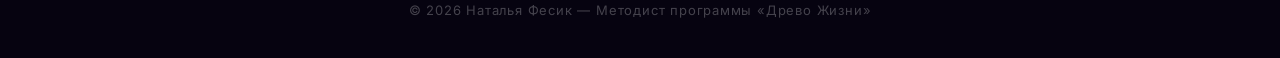
==== commit 5dfc5d1d: "v2: fix photo crop — show faces in moscow gallery photo Co-Authored-By: Claude Sonnet 4.6 <noreply@a" ====
--- a/v2.html
+++ b/v2.html
@@ -309,7 +309,7 @@
 		<!-- Photo gallery -->
 		<div class="gallery-grid">
 			<div class="gallery-item span2">
-				<img src="img/natalia-moscow.png" alt="Наталья в Москве">
+				<img src="img/natalia-moscow.png" alt="Наталья в Москве" style="object-position: center 15%;">
 			</div>
 			<div class="gallery-item">
 				<img src="img/natalia-brazil.png" alt="Бразилия, статуя Христа">
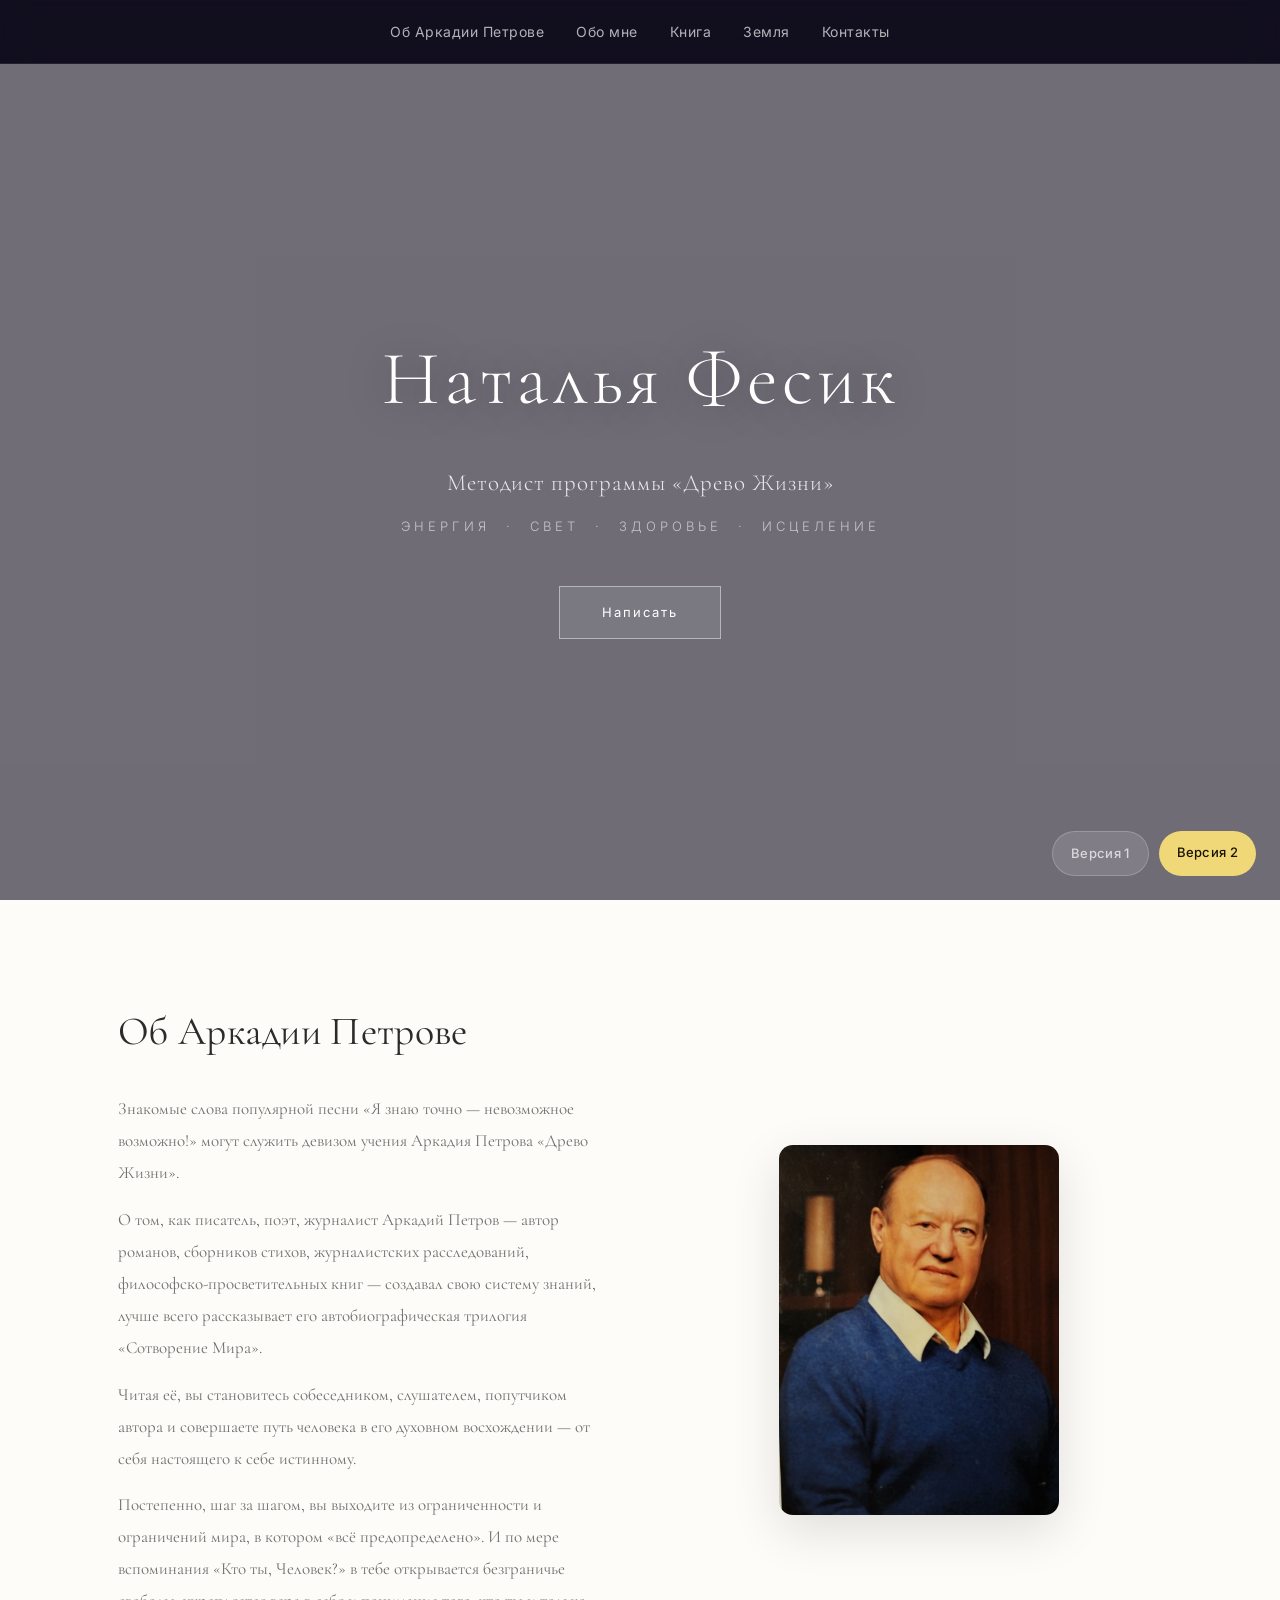
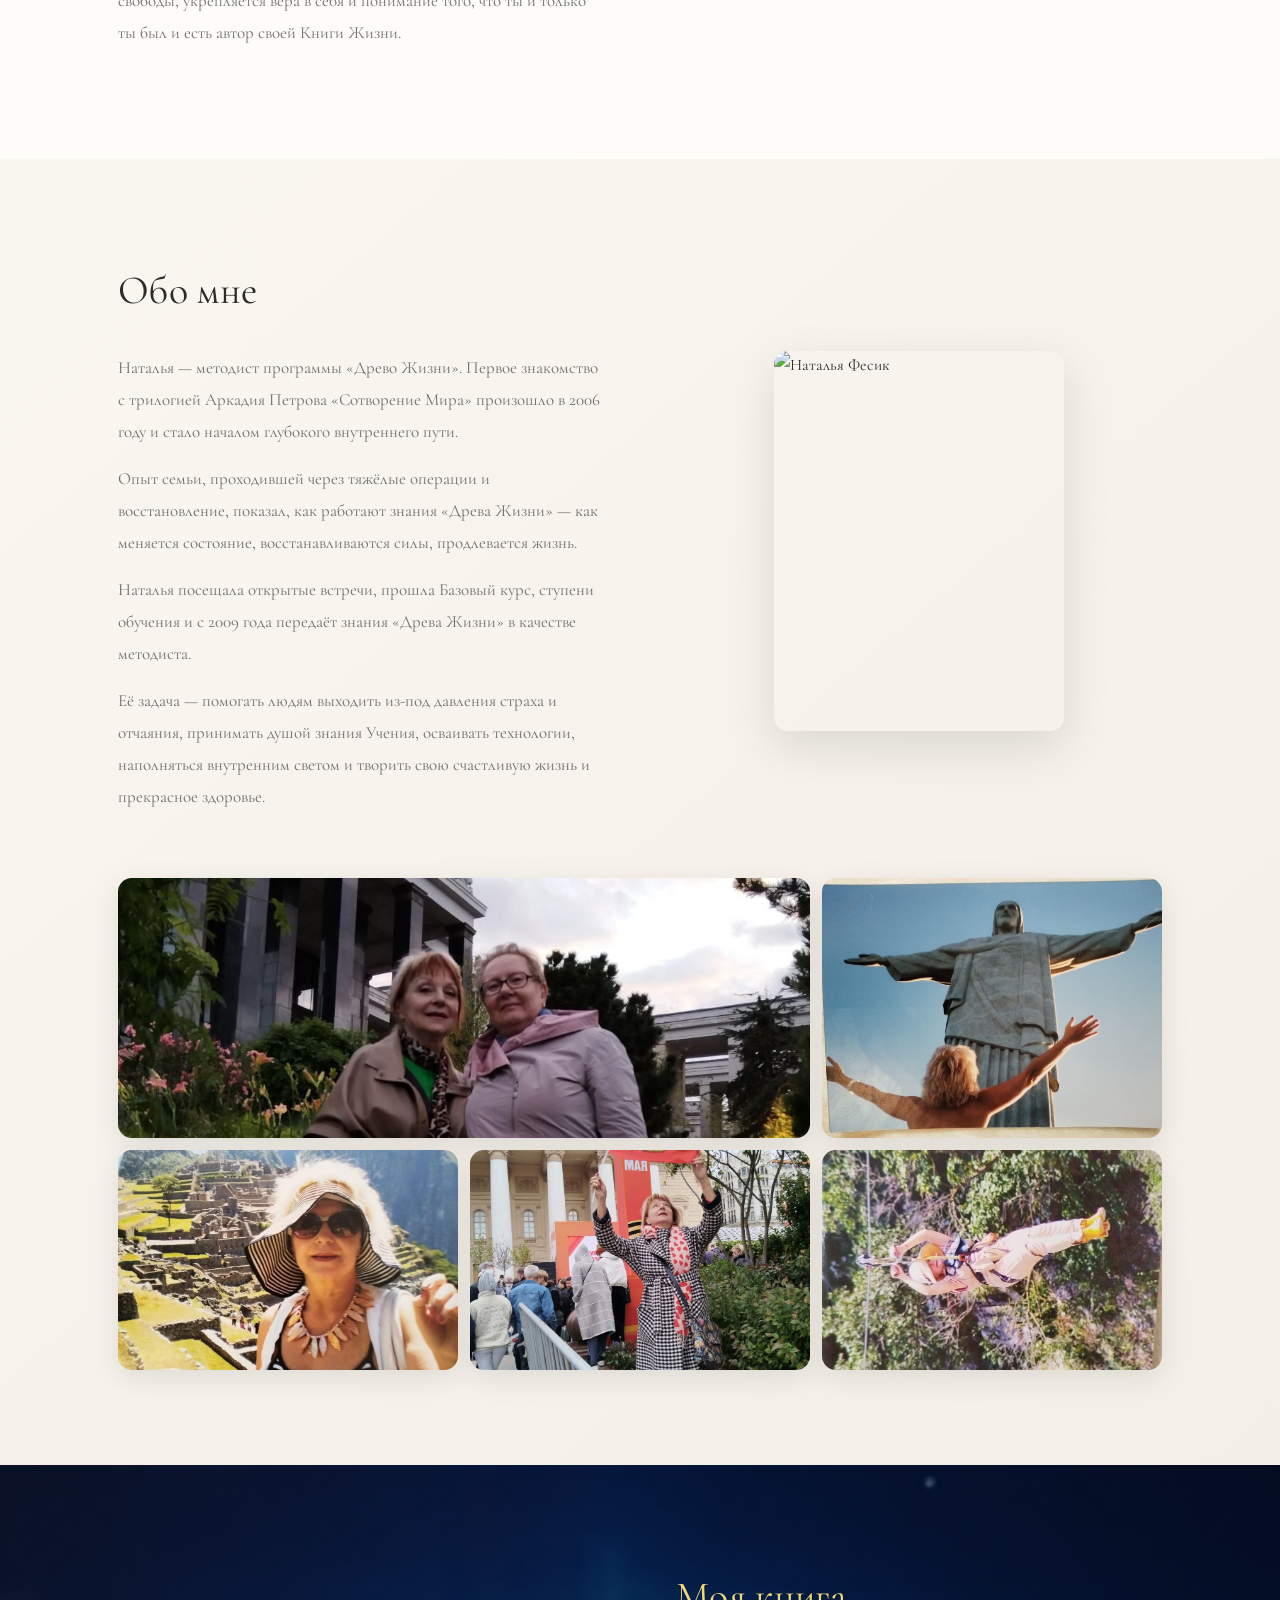
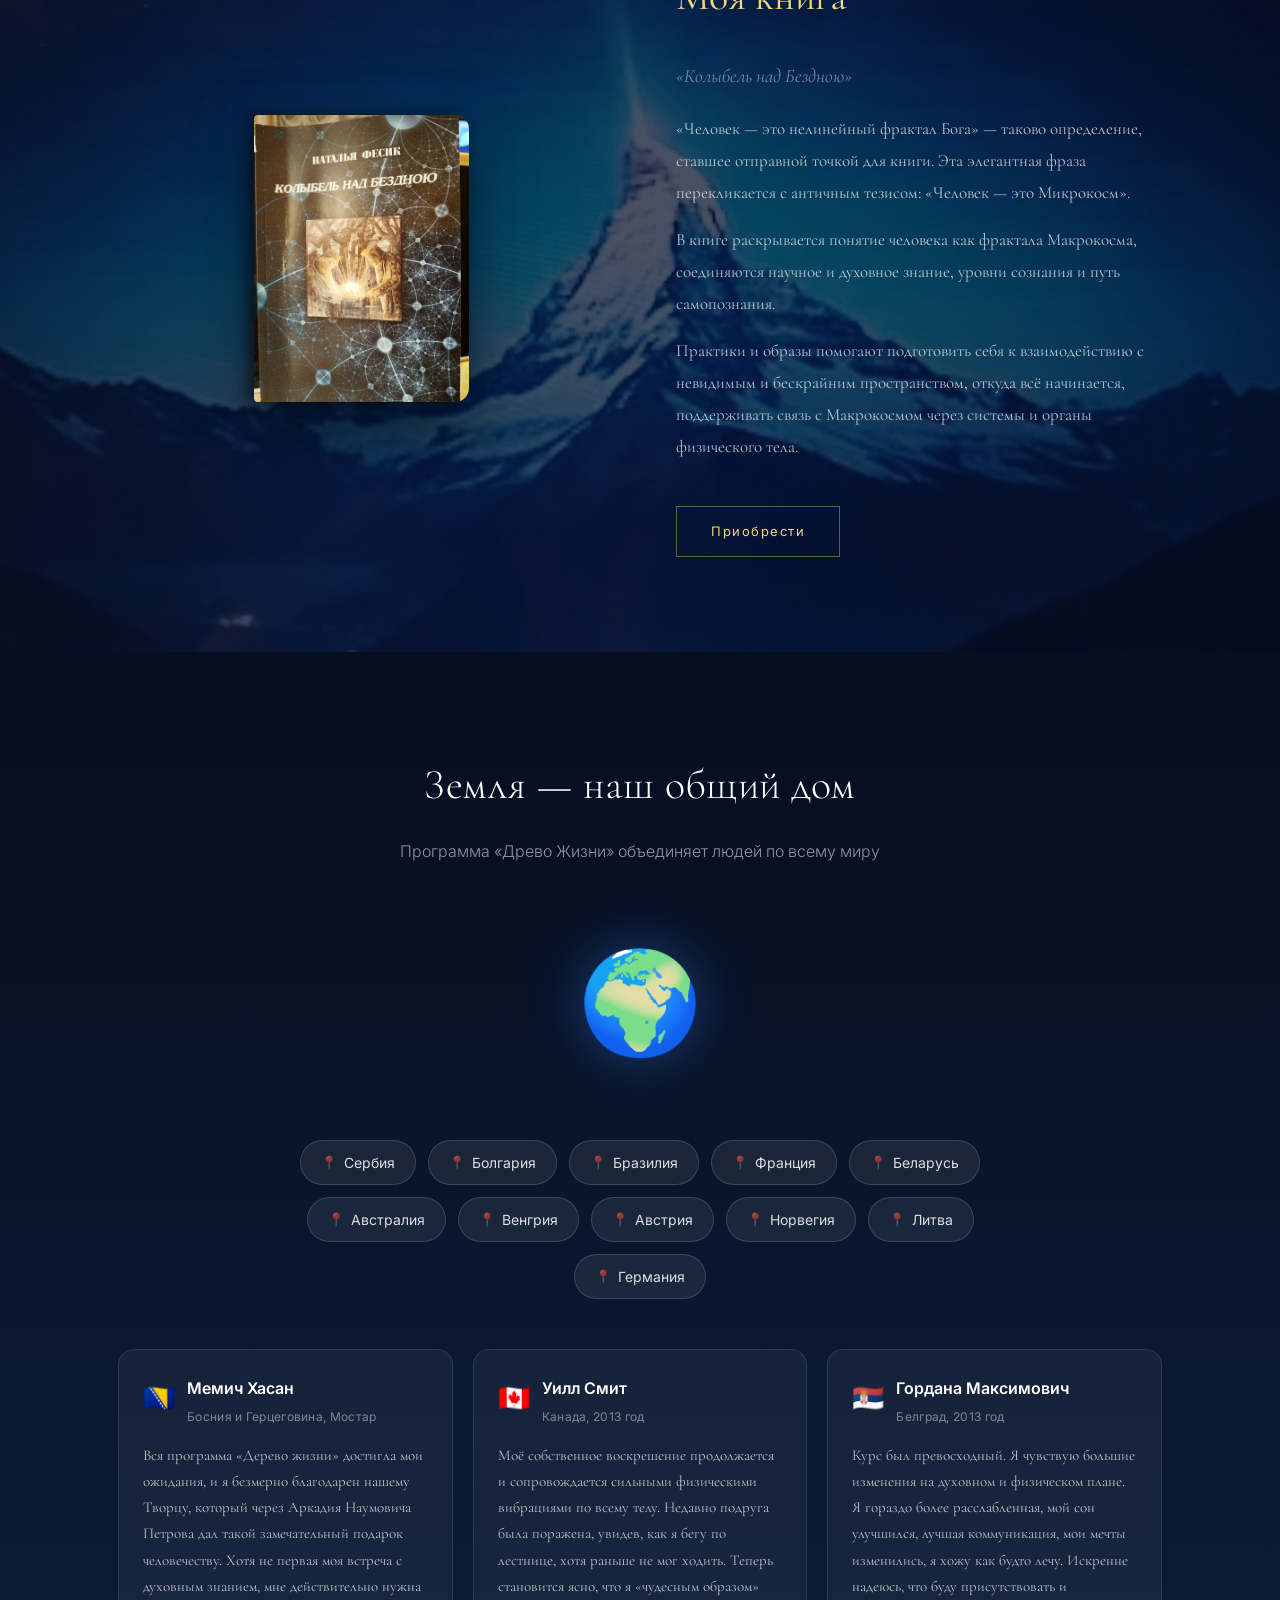
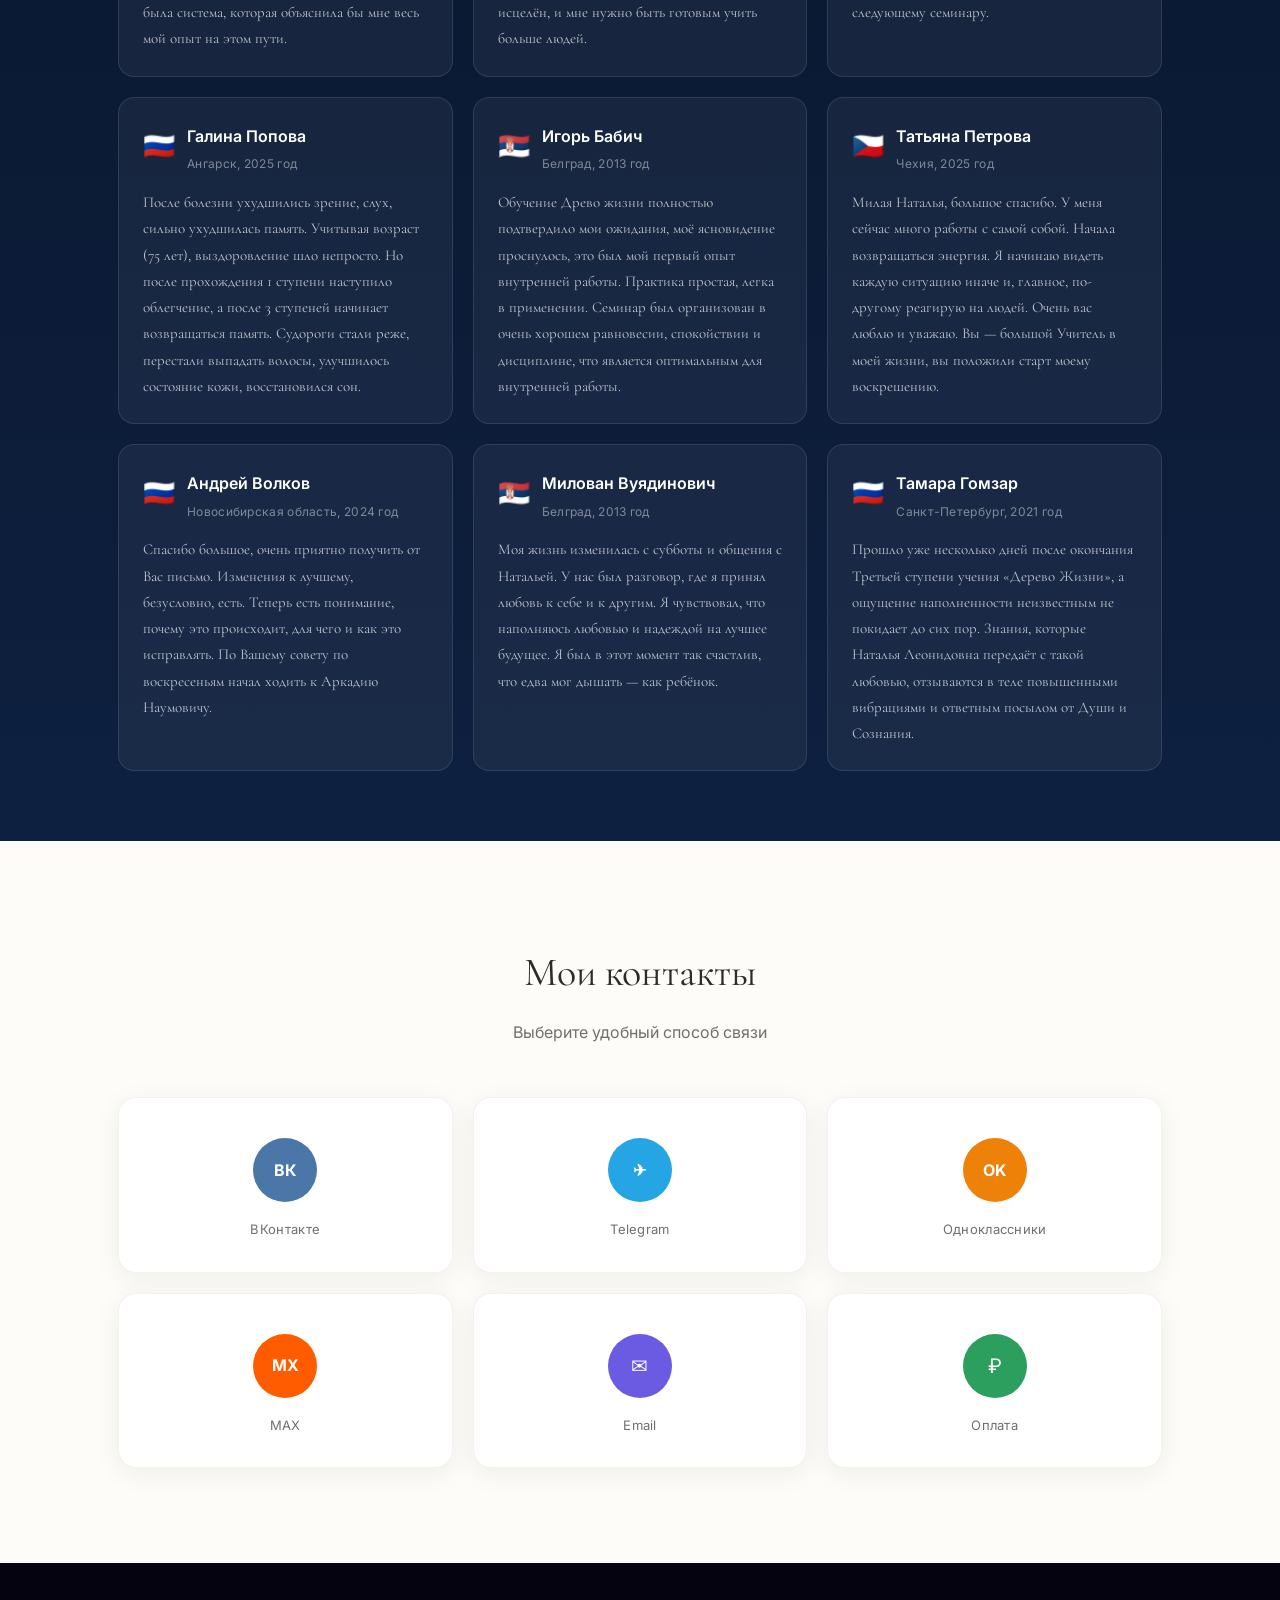
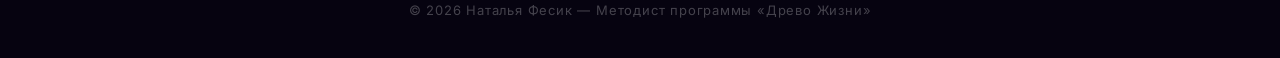
==== commit 6f82253f: "v2: adjust moscow photo crop to center 30%" ====
--- a/v2.html
+++ b/v2.html
@@ -309,7 +309,7 @@
 		<!-- Photo gallery -->
 		<div class="gallery-grid">
 			<div class="gallery-item span2">
-				<img src="img/natalia-moscow.png" alt="Наталья в Москве" style="object-position: center 15%;">
+				<img src="img/natalia-moscow.png" alt="Наталья в Москве" style="object-position: center 30%;">
 			</div>
 			<div class="gallery-item">
 				<img src="img/natalia-brazil.png" alt="Бразилия, статуя Христа">
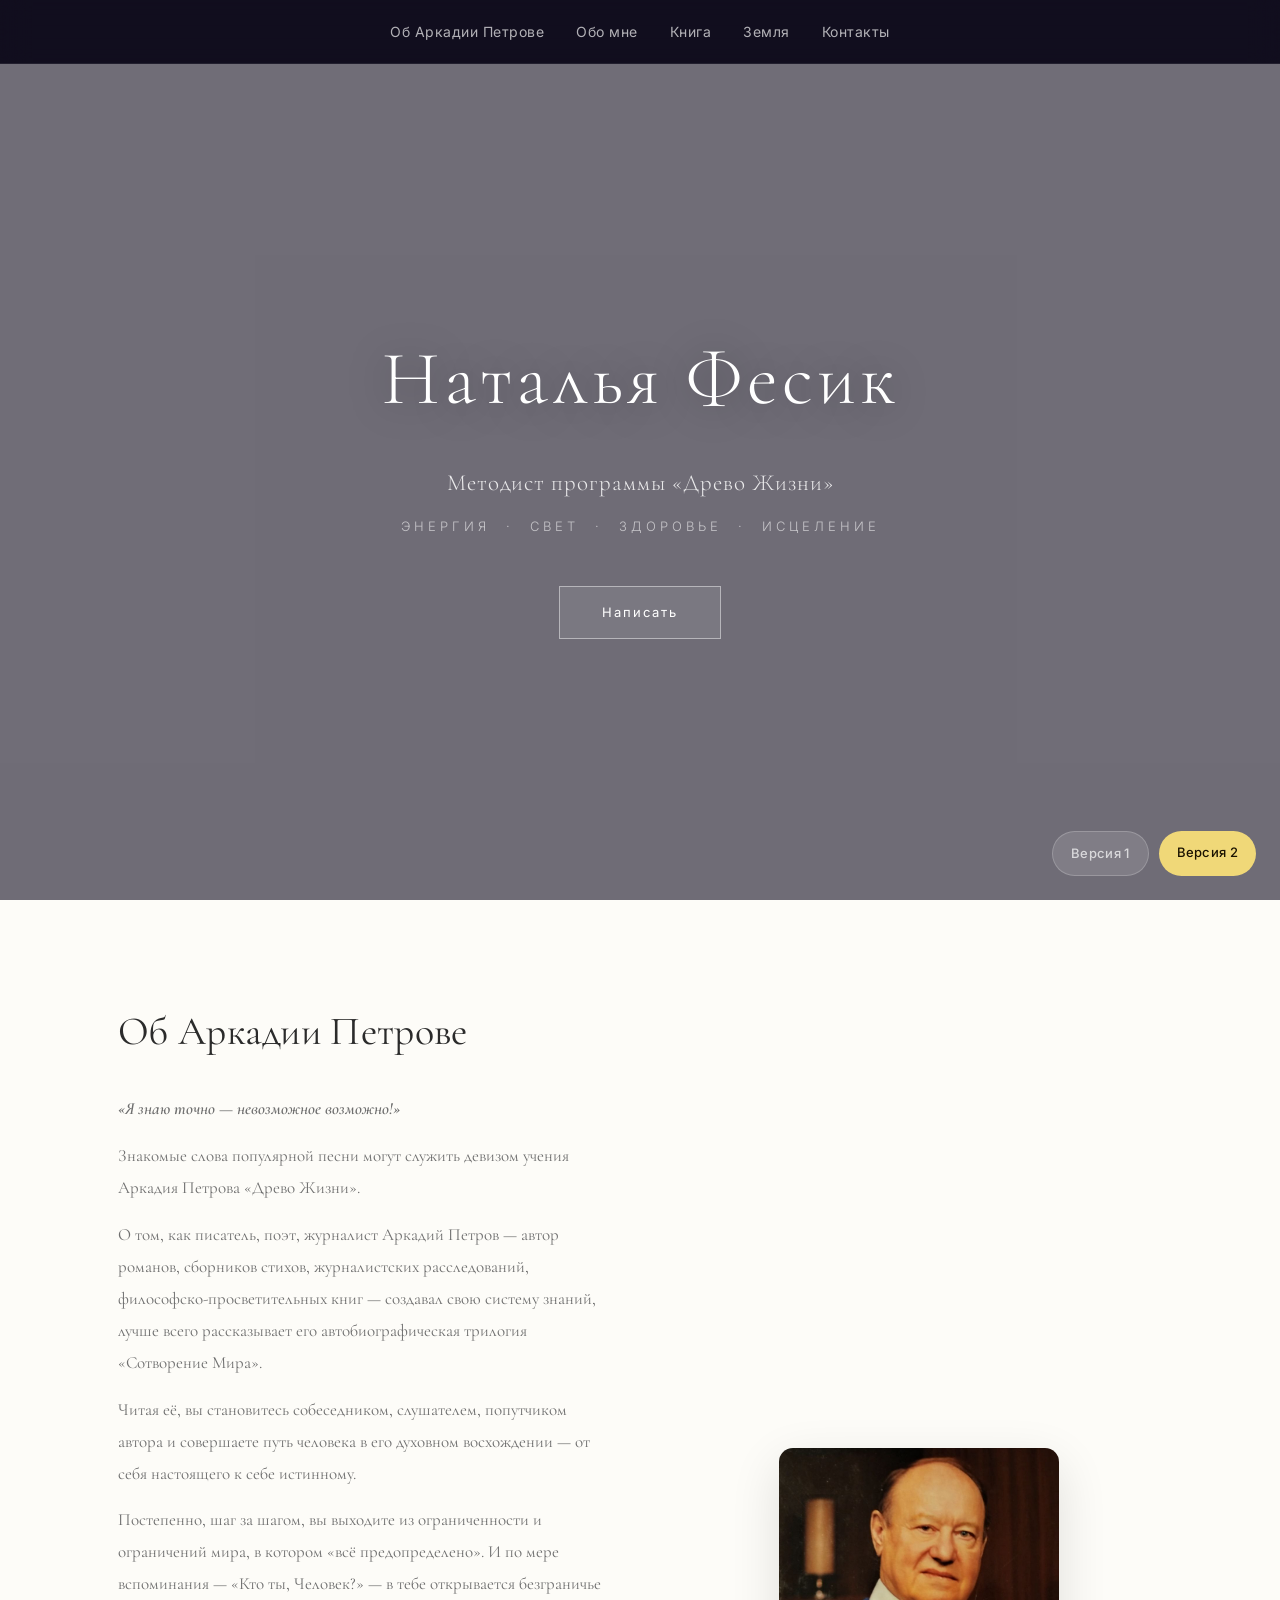
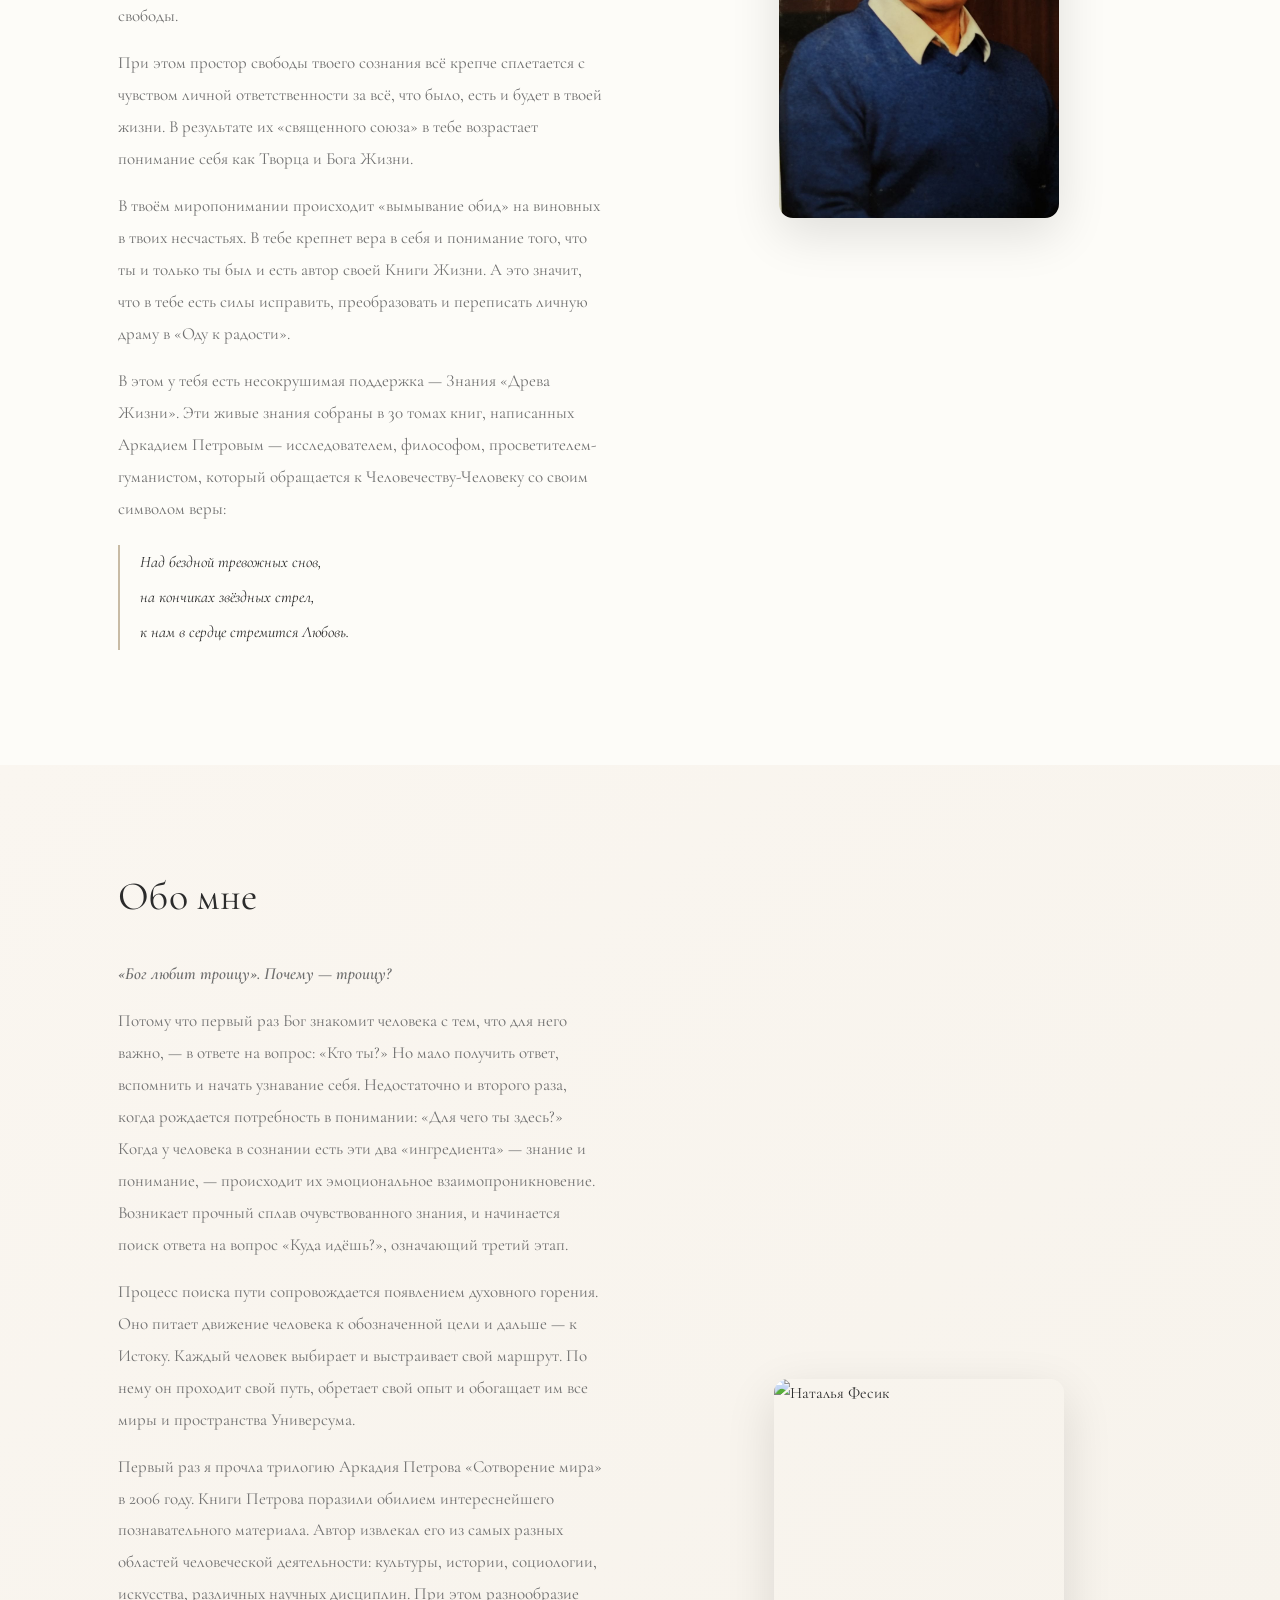
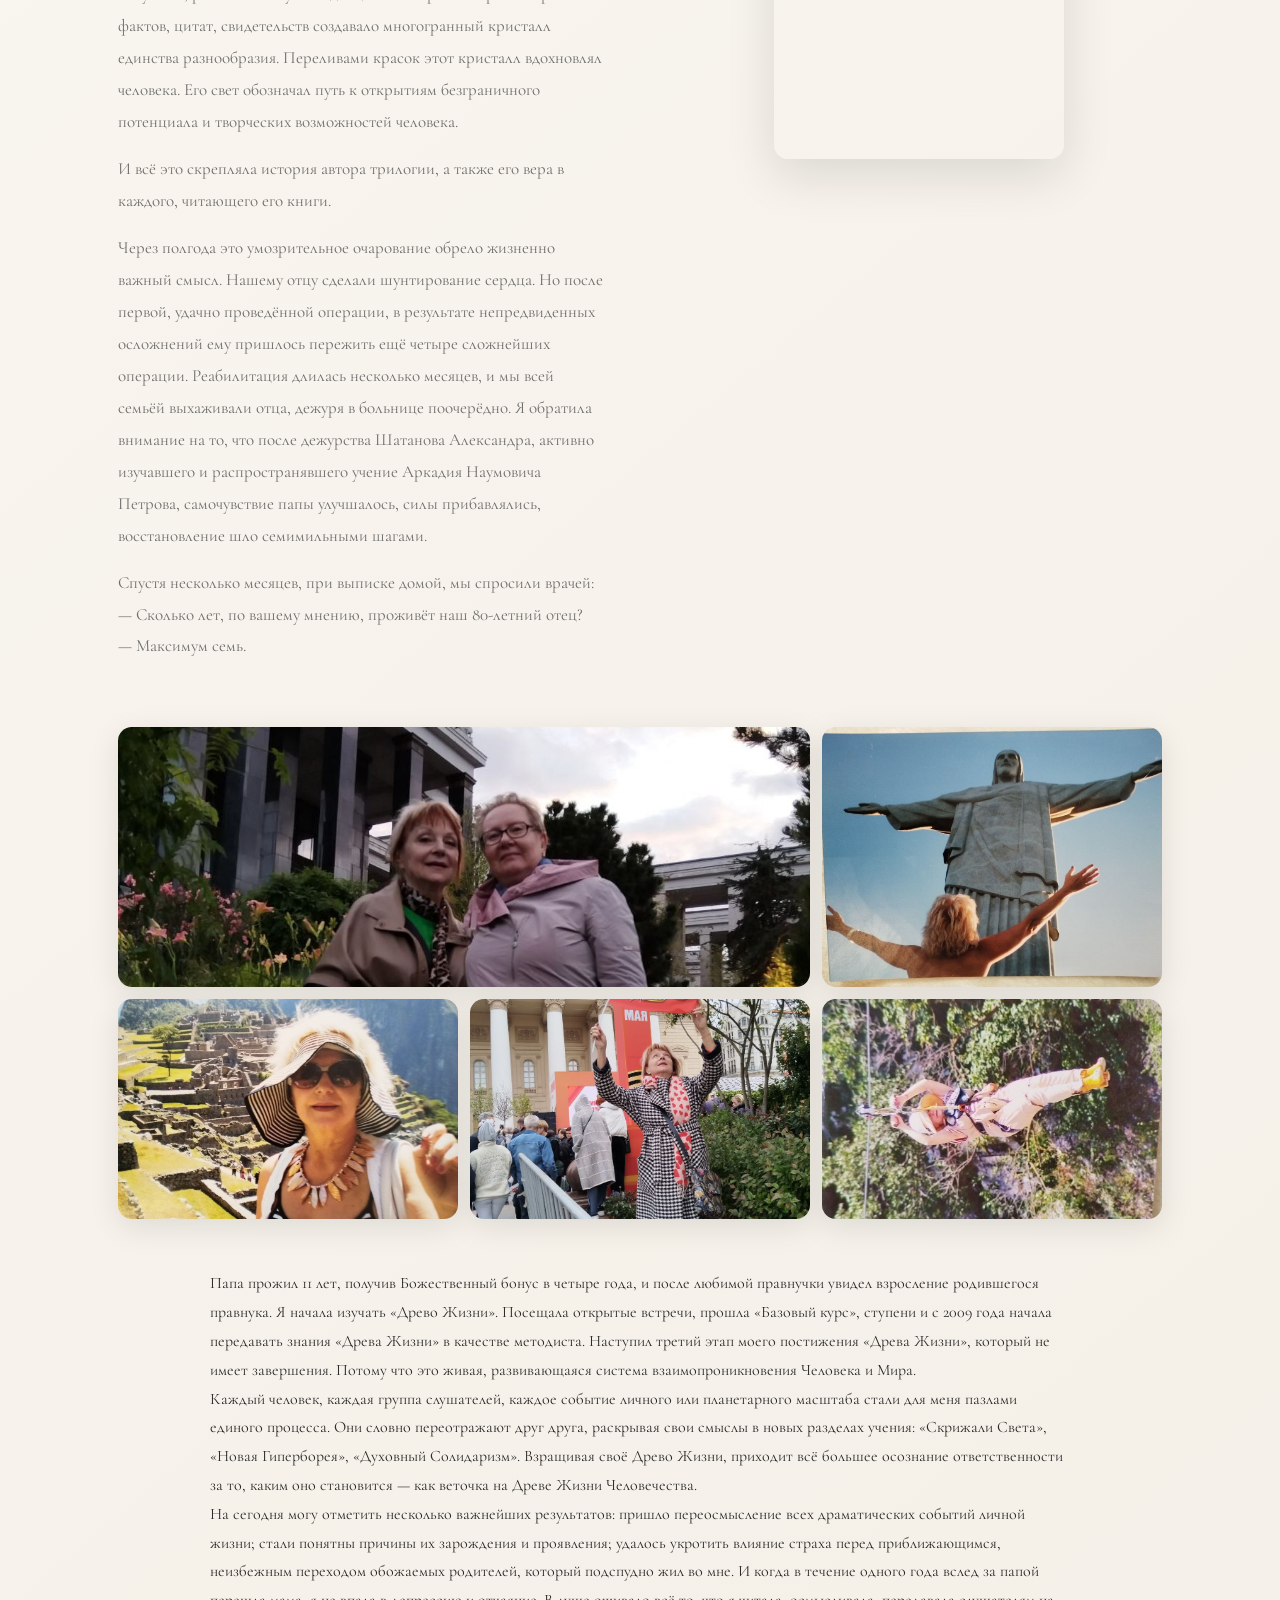
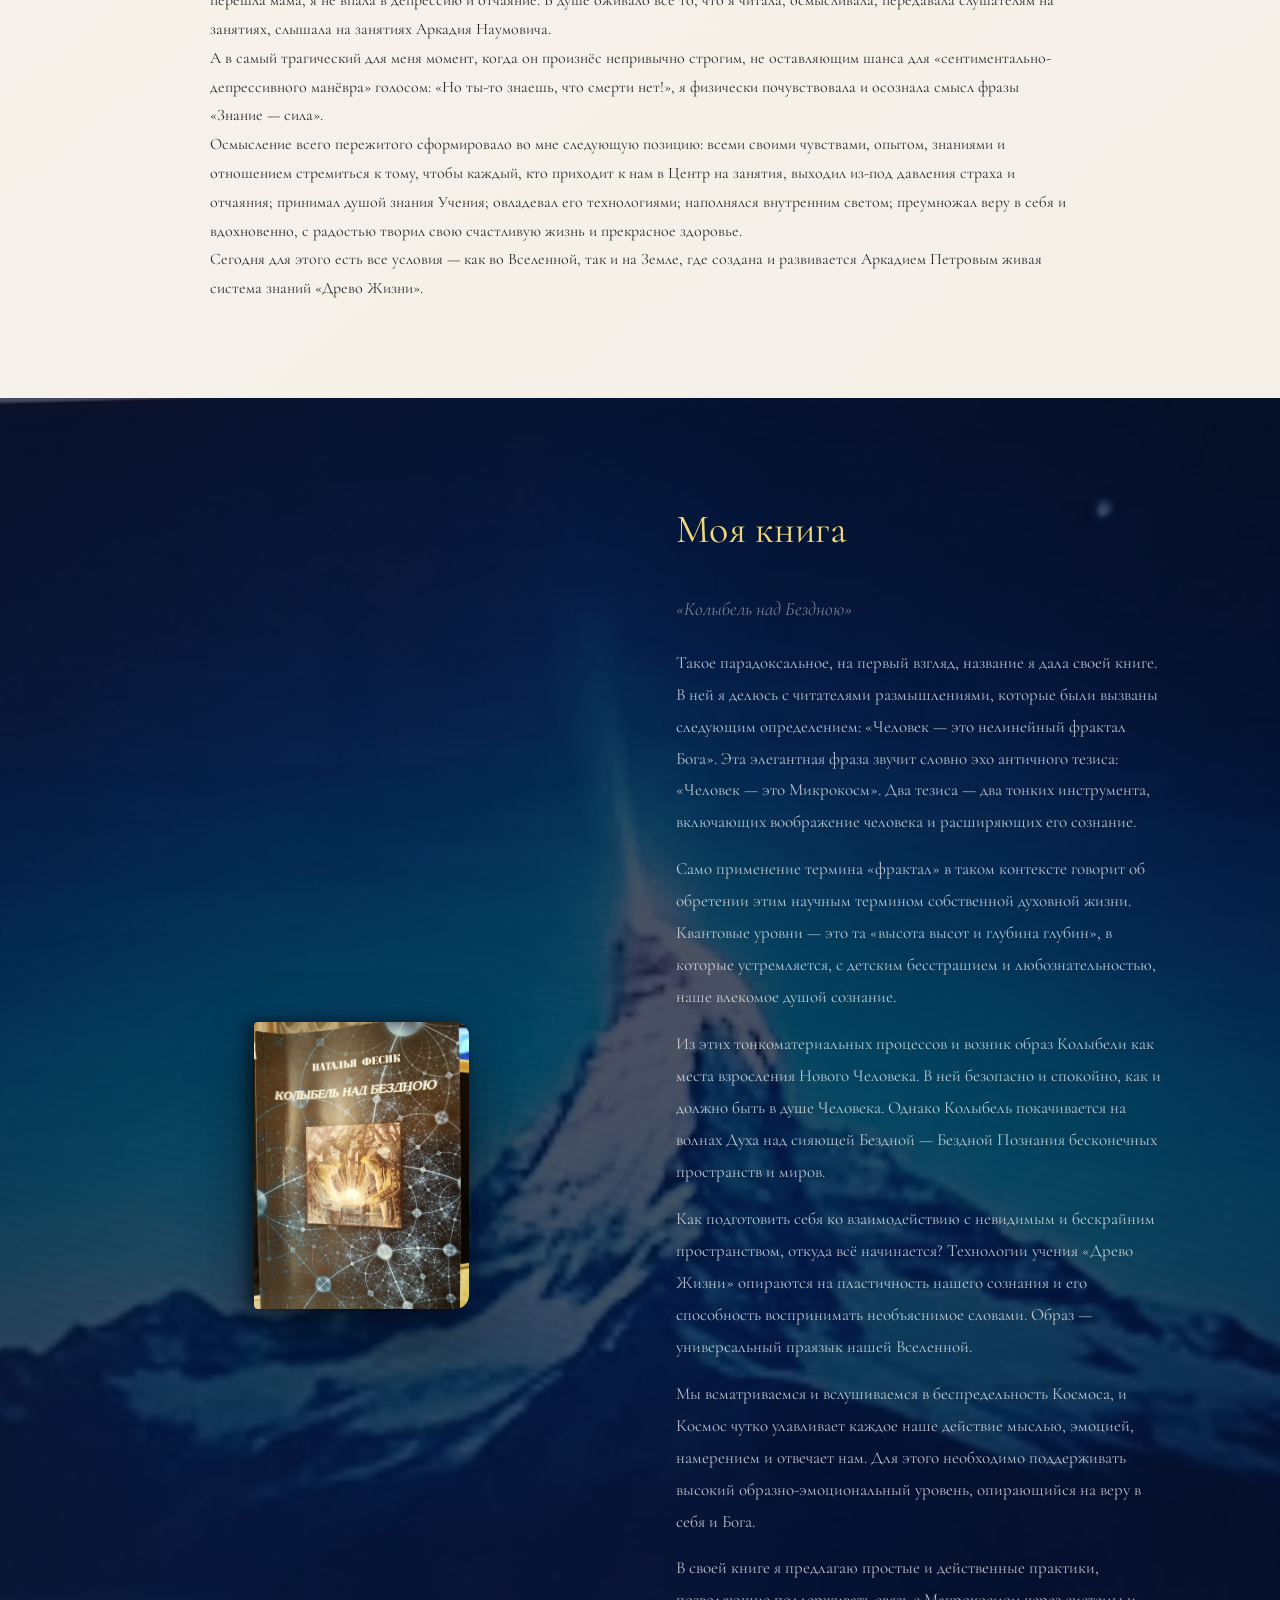
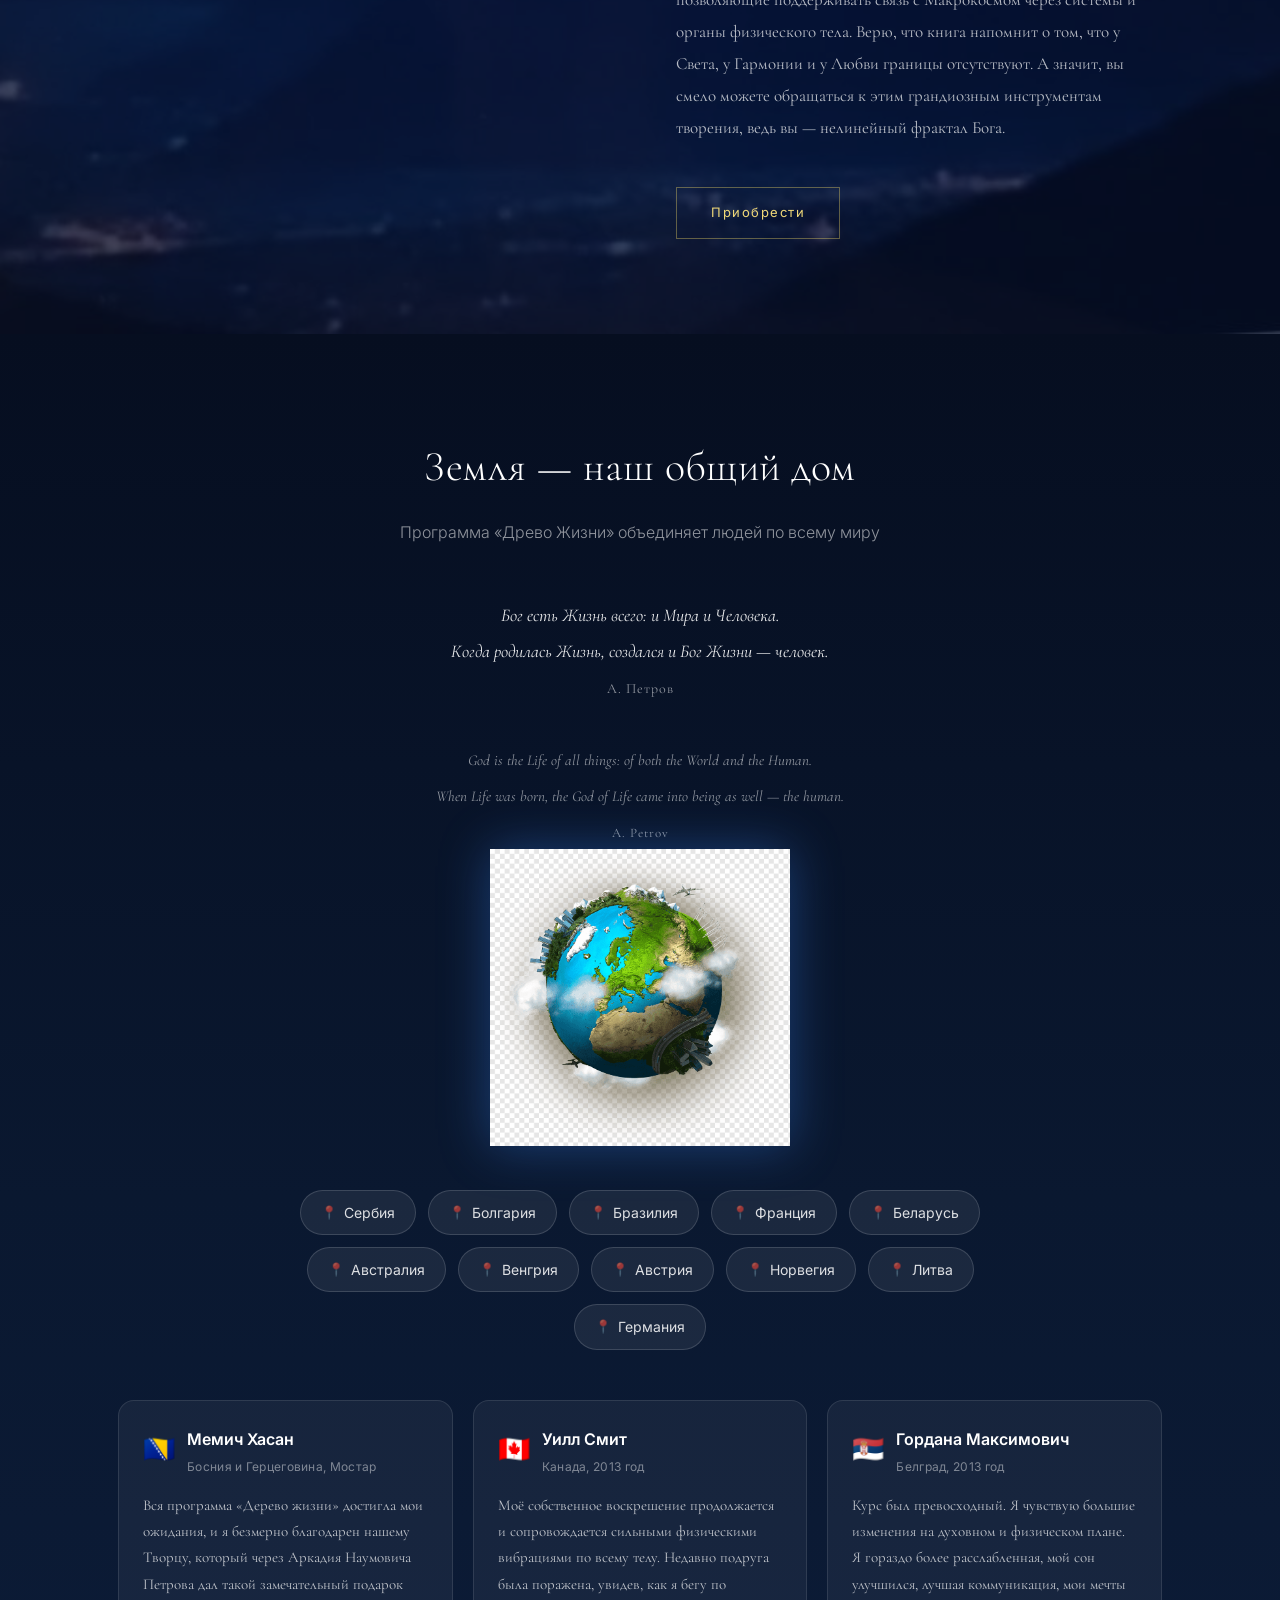
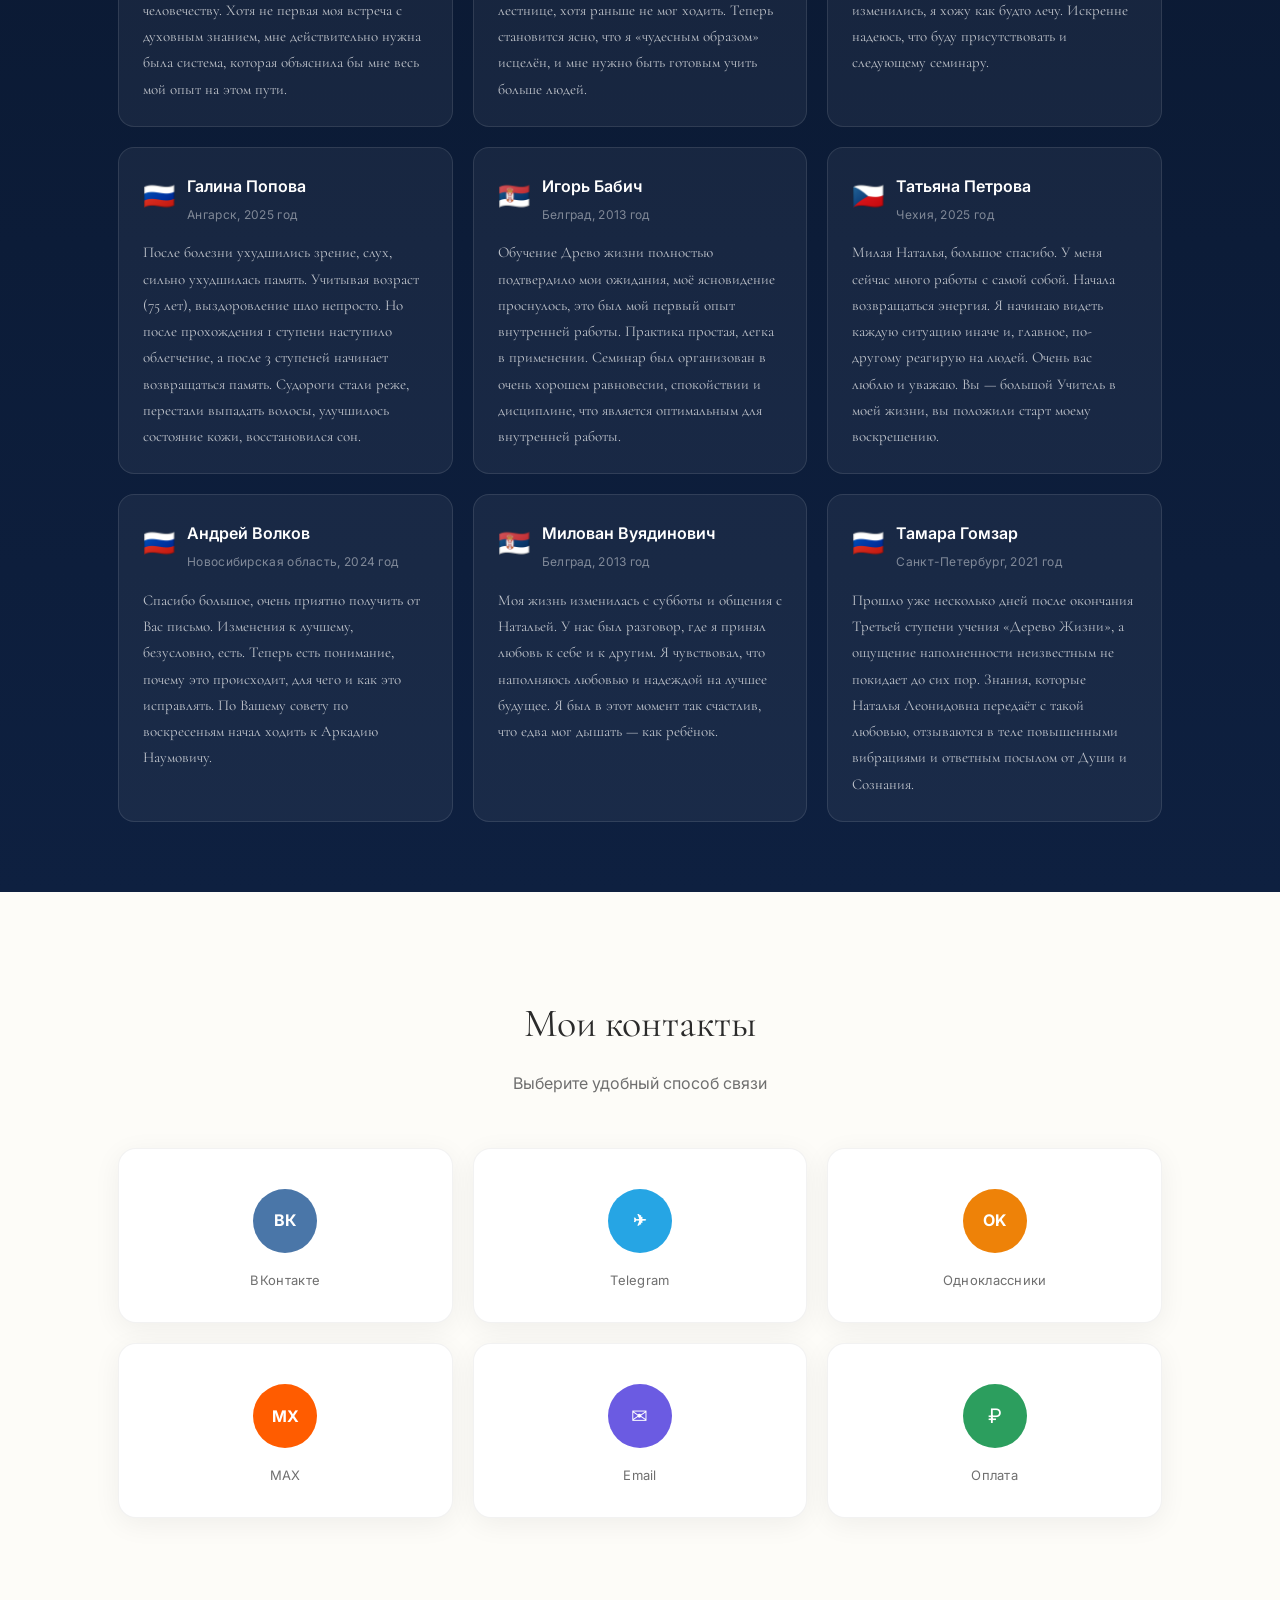
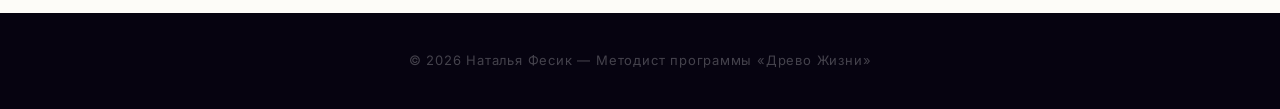
==== commit 8e23aad2: "v2: full texts for all sections, earth image + Petrov quote in Земля" ====
--- a/v2.html
+++ b/v2.html
@@ -275,10 +275,19 @@
 	<div class="container two-col">
 		<div class="text-block">
 			<h2>Об Аркадии Петрове</h2>
-			<p>Знакомые слова популярной песни «Я знаю точно — невозможное возможно!» могут служить девизом учения Аркадия Петрова «Древо Жизни».</p>
-			<p>О том, как писатель, поэт, журналист Аркадий Петров — автор романов, сборников стихов, журналистских расследований, философско‑просветительных книг — создавал свою систему знаний, лучше всего рассказывает его автобиографическая трилогия «Сотворение Мира».</p>
+			<p style="font-style:italic;font-weight:600;">«Я знаю точно — невозможное возможно!»</p>
+			<p>Знакомые слова популярной песни могут служить девизом учения Аркадия Петрова «Древо Жизни».</p>
+			<p>О том, как писатель, поэт, журналист Аркадий Петров — автор романов, сборников стихов, журналистских расследований, философско-просветительных книг — создавал свою систему знаний, лучше всего рассказывает его автобиографическая трилогия «Сотворение Мира».</p>
 			<p>Читая её, вы становитесь собеседником, слушателем, попутчиком автора и совершаете путь человека в его духовном восхождении — от себя настоящего к себе истинному.</p>
-			<p>Постепенно, шаг за шагом, вы выходите из ограниченности и ограничений мира, в котором «всё предопределено». И по мере вспоминания «Кто ты, Человек?» в тебе открывается безграничье свободы, укрепляется вера в себя и понимание того, что ты и только ты был и есть автор своей Книги Жизни.</p>
+			<p>Постепенно, шаг за шагом, вы выходите из ограниченности и ограничений мира, в котором «всё предопределено». И по мере вспоминания — «Кто ты, Человек?» — в тебе открывается безграничье свободы.</p>
+			<p>При этом простор свободы твоего сознания всё крепче сплетается с чувством личной ответственности за всё, что было, есть и будет в твоей жизни. В результате их «священного союза» в тебе возрастает понимание себя как Творца и Бога Жизни.</p>
+			<p>В твоём миропонимании происходит «вымывание обид» на виновных в твоих несчастьях. В тебе крепнет вера в себя и понимание того, что ты и только ты был и есть автор своей Книги Жизни. А это значит, что в тебе есть силы исправить, преобразовать и переписать личную драму в «Оду к радости».</p>
+			<p>В этом у тебя есть несокрушимая поддержка — Знания «Древа Жизни». Эти живые знания собраны в 30 томах книг, написанных Аркадием Петровым — исследователем, философом, просветителем-гуманистом, который обращается к Человечеству-Человеку со своим символом веры:</p>
+			<blockquote style="border-left:2px solid rgba(120,90,40,0.4);padding-left:20px;margin:20px 0;font-style:italic;line-height:2.2;">
+				Над бездной тревожных снов,<br>
+				на кончиках звёздных стрел,<br>
+				к нам в сердце стремится Любовь.
+			</blockquote>
 		</div>
 		<div class="photo-wrap">
 			<div style="width:280px;height:370px;border-radius:14px;overflow:hidden;box-shadow:0 16px 50px rgba(0,0,0,0.12);">
@@ -294,10 +303,13 @@
 		<div class="two-col" style="margin-bottom: 50px;">
 			<div class="text-block">
 				<h2>Обо мне</h2>
-				<p>Наталья — методист программы «Древо Жизни». Первое знакомство с трилогией Аркадия Петрова «Сотворение Мира» произошло в 2006 году и стало началом глубокого внутреннего пути.</p>
-				<p>Опыт семьи, проходившей через тяжёлые операции и восстановление, показал, как работают знания «Древа Жизни» — как меняется состояние, восстанавливаются силы, продлевается жизнь.</p>
-				<p>Наталья посещала открытые встречи, прошла Базовый курс, ступени обучения и с 2009 года передаёт знания «Древа Жизни» в качестве методиста.</p>
-				<p>Её задача — помогать людям выходить из‑под давления страха и отчаяния, принимать душой знания Учения, осваивать технологии, наполняться внутренним светом и творить свою счастливую жизнь и прекрасное здоровье.</p>
+				<p style="font-style:italic;font-weight:600;">«Бог любит троицу». Почему — троицу?</p>
+				<p>Потому что первый раз Бог знакомит человека с тем, что для него важно, — в ответе на вопрос: «Кто ты?» Но мало получить ответ, вспомнить и начать узнавание себя. Недостаточно и второго раза, когда рождается потребность в понимании: «Для чего ты здесь?» Когда у человека в сознании есть эти два «ингредиента» — знание и понимание, — происходит их эмоциональное взаимопроникновение. Возникает прочный сплав очувствованного знания, и начинается поиск ответа на вопрос «Куда идёшь?», означающий третий этап.</p>
+				<p>Процесс поиска пути сопровождается появлением духовного горения. Оно питает движение человека к обозначенной цели и дальше — к Истоку. Каждый человек выбирает и выстраивает свой маршрут. По нему он проходит свой путь, обретает свой опыт и обогащает им все миры и пространства Универсума.</p>
+				<p>Первый раз я прочла трилогию Аркадия Петрова «Сотворение мира» в 2006 году. Книги Петрова поразили обилием интереснейшего познавательного материала. Автор извлекал его из самых разных областей человеческой деятельности: культуры, истории, социологии, искусства, различных научных дисциплин. При этом разнообразие фактов, цитат, свидетельств создавало многогранный кристалл единства разнообразия. Переливами красок этот кристалл вдохновлял человека. Его свет обозначал путь к открытиям безграничного потенциала и творческих возможностей человека.</p>
+				<p>И всё это скрепляла история автора трилогии, а также его вера в каждого, читающего его книги.</p>
+				<p>Через полгода это умозрительное очарование обрело жизненно важный смысл. Нашему отцу сделали шунтирование сердца. Но после первой, удачно проведённой операции, в результате непредвиденных осложнений ему пришлось пережить ещё четыре сложнейших операции. Реабилитация длилась несколько месяцев, и мы всей семьёй выхаживали отца, дежуря в больнице поочерёдно. Я обратила внимание на то, что после дежурства Шатанова Александра, активно изучавшего и распространявшего учение Аркадия Наумовича Петрова, самочувствие папы улучшалось, силы прибавлялись, восстановление шло семимильными шагами.</p>
+				<p>Спустя несколько месяцев, при выписке домой, мы спросили врачей:<br>— Сколько лет, по вашему мнению, проживёт наш 80-летний отец?<br>— Максимум семь.</p>
 			</div>
 			<div class="photo-wrap">
 				<div style="width:290px;height:380px;border-radius:14px;overflow:hidden;box-shadow:0 16px 50px rgba(0,0,0,0.12);">
@@ -323,6 +335,16 @@
 			<div class="gallery-item">
 				<img src="img/natalia-cave.png" alt="Приключения, пещера">
 			</div>
+		</div>
+
+		<!-- Continuation -->
+		<div style="margin-top:50px;max-width:860px;margin-left:auto;margin-right:auto;">
+			<p>Папа прожил 11 лет, получив Божественный бонус в четыре года, и после любимой правнучки увидел взросление родившегося правнука. Я начала изучать «Древо Жизни». Посещала открытые встречи, прошла «Базовый курс», ступени и с 2009 года начала передавать знания «Древа Жизни» в качестве методиста. Наступил третий этап моего постижения «Древа Жизни», который не имеет завершения. Потому что это живая, развивающаяся система взаимопроникновения Человека и Мира.</p>
+			<p>Каждый человек, каждая группа слушателей, каждое событие личного или планетарного масштаба стали для меня пазлами единого процесса. Они словно переотражают друг друга, раскрывая свои смыслы в новых разделах учения: «Скрижали Света», «Новая Гиперборея», «Духовный Солидаризм». Взращивая своё Древо Жизни, приходит всё большее осознание ответственности за то, каким оно становится — как веточка на Древе Жизни Человечества.</p>
+			<p>На сегодня могу отметить несколько важнейших результатов: пришло переосмысление всех драматических событий личной жизни; стали понятны причины их зарождения и проявления; удалось укротить влияние страха перед приближающимся, неизбежным переходом обожаемых родителей, который подспудно жил во мне. И когда в течение одного года вслед за папой перешла мама, я не впала в депрессию и отчаяние. В душе оживало всё то, что я читала, осмысливала, передавала слушателям на занятиях, слышала на занятиях Аркадия Наумовича.</p>
+			<p>А в самый трагический для меня момент, когда он произнёс непривычно строгим, не оставляющим шанса для «сентиментально-депрессивного манёвра» голосом: «Но ты‑то знаешь, что смерти нет!», я физически почувствовала и осознала смысл фразы «Знание — сила».</p>
+			<p>Осмысление всего пережитого сформировало во мне следующую позицию: всеми своими чувствами, опытом, знаниями и отношением стремиться к тому, чтобы каждый, кто приходит к нам в Центр на занятия, выходил из-под давления страха и отчаяния; принимал душой знания Учения; овладевал его технологиями; наполнялся внутренним светом; преумножал веру в себя и вдохновенно, с радостью творил свою счастливую жизнь и прекрасное здоровье.</p>
+			<p>Сегодня для этого есть все условия — как во Вселенной, так и на Земле, где создана и развивается Аркадием Петровым живая система знаний «Древо Жизни».</p>
 		</div>
 	</div>
 </section>
@@ -338,9 +360,12 @@
 		<div class="text-block light">
 			<h2>Моя книга</h2>
 			<p class="book-subtitle">«Колыбель над Бездною»</p>
-			<p>«Человек — это нелинейный фрактал Бога» — таково определение, ставшее отправной точкой для книги. Эта элегантная фраза перекликается с античным тезисом: «Человек — это Микрокосм».</p>
-			<p>В книге раскрывается понятие человека как фрактала Макрокосма, соединяются научное и духовное знание, уровни сознания и путь самопознания.</p>
-			<p>Практики и образы помогают подготовить себя к взаимодействию с невидимым и бескрайним пространством, откуда всё начинается, поддерживать связь с Макрокосмом через системы и органы физического тела.</p>
+			<p>Такое парадоксальное, на первый взгляд, название я дала своей книге. В ней я делюсь с читателями размышлениями, которые были вызваны следующим определением: «Человек — это нелинейный фрактал Бога». Эта элегантная фраза звучит словно эхо античного тезиса: «Человек — это Микрокосм». Два тезиса — два тонких инструмента, включающих воображение человека и расширяющих его сознание.</p>
+			<p>Само применение термина «фрактал» в таком контексте говорит об обретении этим научным термином собственной духовной жизни. Квантовые уровни — это та «высота высот и глубина глубин», в которые устремляется, с детским бесстрашием и любознательностью, наше влекомое душой сознание.</p>
+			<p>Из этих тонкоматериальных процессов и возник образ Колыбели как места взросления Нового Человека. В ней безопасно и спокойно, как и должно быть в душе Человека. Однако Колыбель покачивается на волнах Духа над сияющей Бездной — Бездной Познания бесконечных пространств и миров.</p>
+			<p>Как подготовить себя ко взаимодействию с невидимым и бескрайним пространством, откуда всё начинается? Технологии учения «Древо Жизни» опираются на пластичность нашего сознания и его способность воспринимать необъяснимое словами. Образ — универсальный праязык нашей Вселенной.</p>
+			<p>Мы всматриваемся и вслушиваемся в беспредельность Космоса, и Космос чутко улавливает каждое наше действие мыслью, эмоцией, намерением и отвечает нам. Для этого необходимо поддерживать высокий образно-эмоциональный уровень, опирающийся на веру в себя и Бога.</p>
+			<p>В своей книге я предлагаю простые и действенные практики, позволяющие поддерживать связь с Макрокосмом через системы и органы физического тела. Верю, что книга напомнит о том, что у Света, у Гармонии и у Любви границы отсутствуют. А значит, вы смело можете обращаться к этим грандиозным инструментам творения, ведь вы — нелинейный фрактал Бога.</p>
 			<a href="#contacts" class="btn-book">Приобрести</a>
 		</div>
 	</div>
@@ -352,7 +377,16 @@
 		<h2 class="earth-h center">Земля — наш общий дом</h2>
 		<p class="earth-sub center">Программа «Древо Жизни» объединяет людей по всему миру</p>
 
-		<div class="globe-wrap">🌍</div>
+		<blockquote style="text-align:center;margin:40px auto 0;max-width:680px;padding:0 20px;line-height:2.0;color:rgba(255,255,255,0.9);font-family:'Cormorant Garamond',serif;font-size:18px;font-style:italic;">
+			Бог есть Жизнь всего: и Мира и Человека.<br>
+			Когда родилась Жизнь, создался и Бог Жизни — человек.<br>
+			<span style="font-size:14px;color:rgba(255,255,255,0.55);font-style:normal;letter-spacing:1px;">А. Петров</span>
+			<br><br>
+			<span style="font-size:15px;color:rgba(255,255,255,0.55);">God is the Life of all things: of both the World and the Human.<br>
+			When Life was born, the God of Life came into being as well — the human.<br>
+			<span style="font-size:13px;font-style:normal;letter-spacing:1px;">A. Petrov</span></span>
+		</blockquote>
+		<div class="globe-wrap"><img src="img/earth.png" alt="Земля" style="width:300px;height:auto;object-fit:contain;margin:0 auto;display:block;"></div>
 
 		<div class="countries-cloud">
 			<span class="country-chip"><span class="pin">📍</span>Сербия</span>
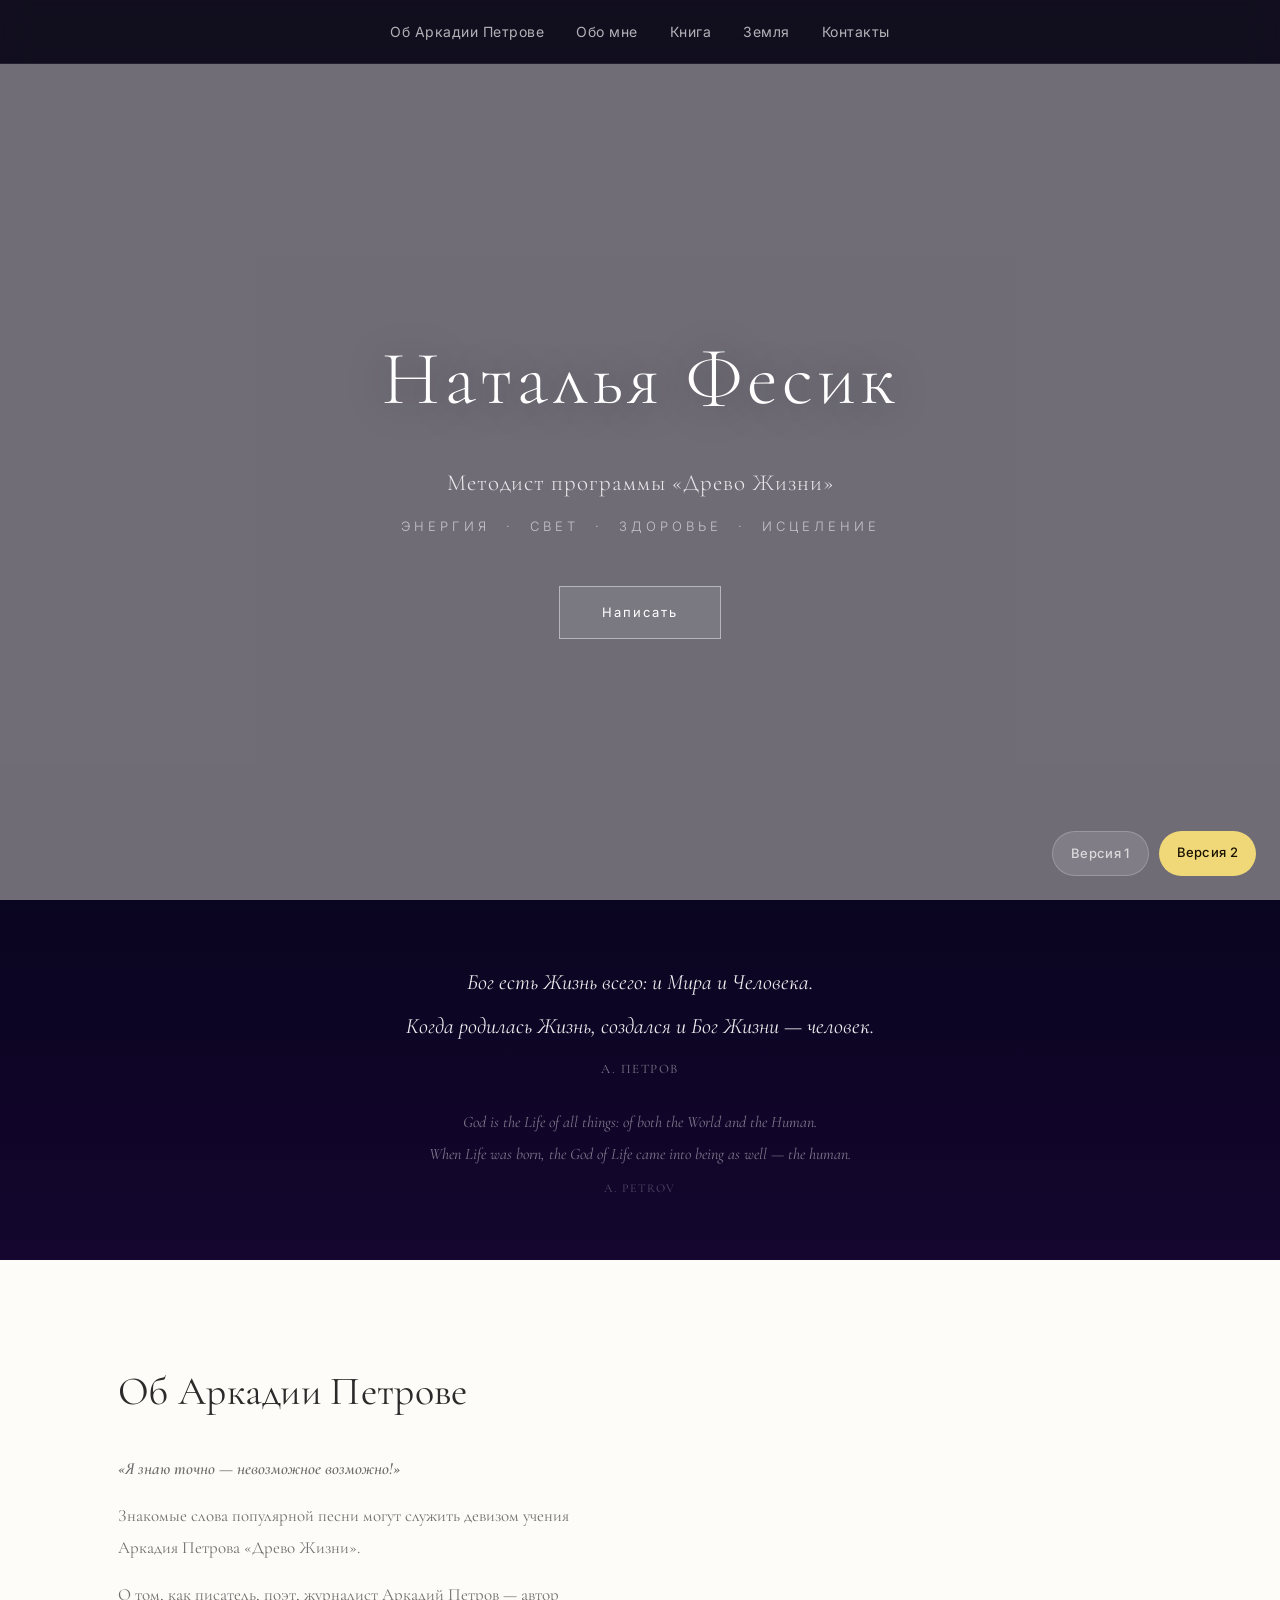
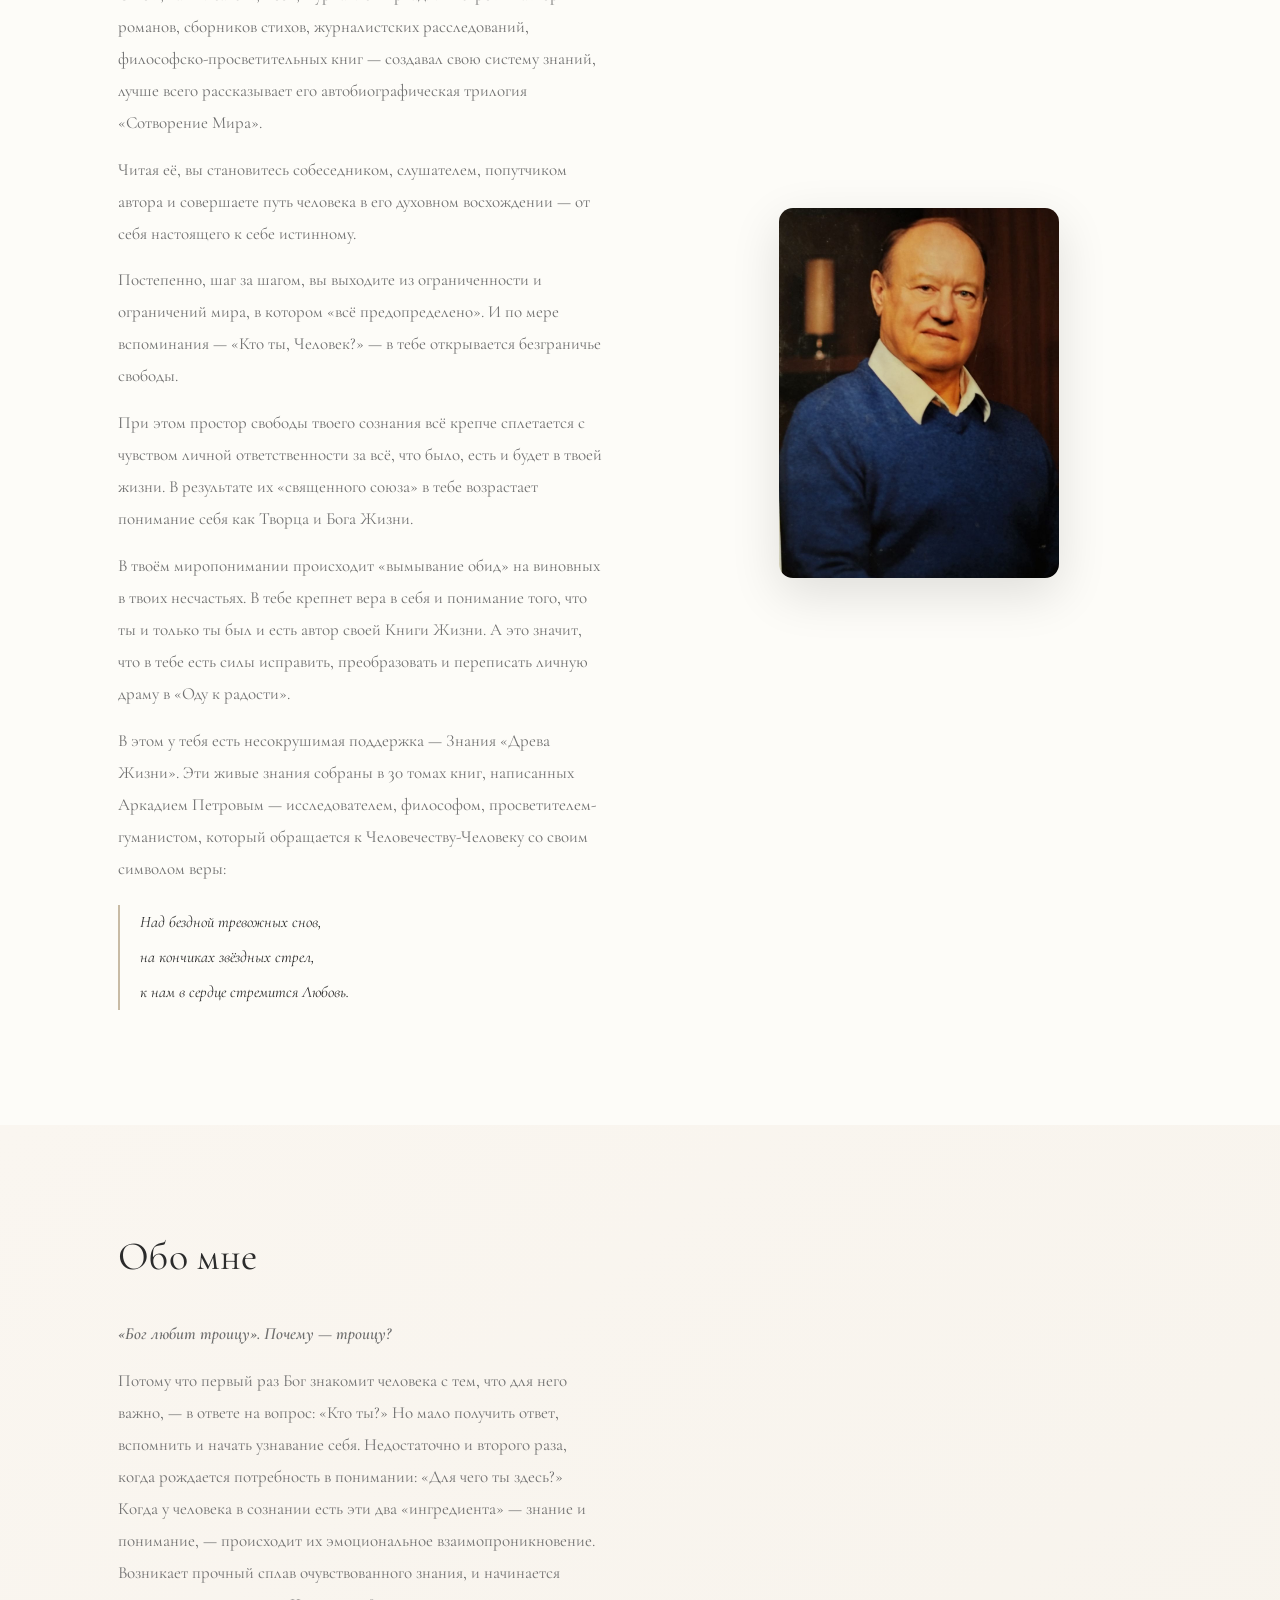
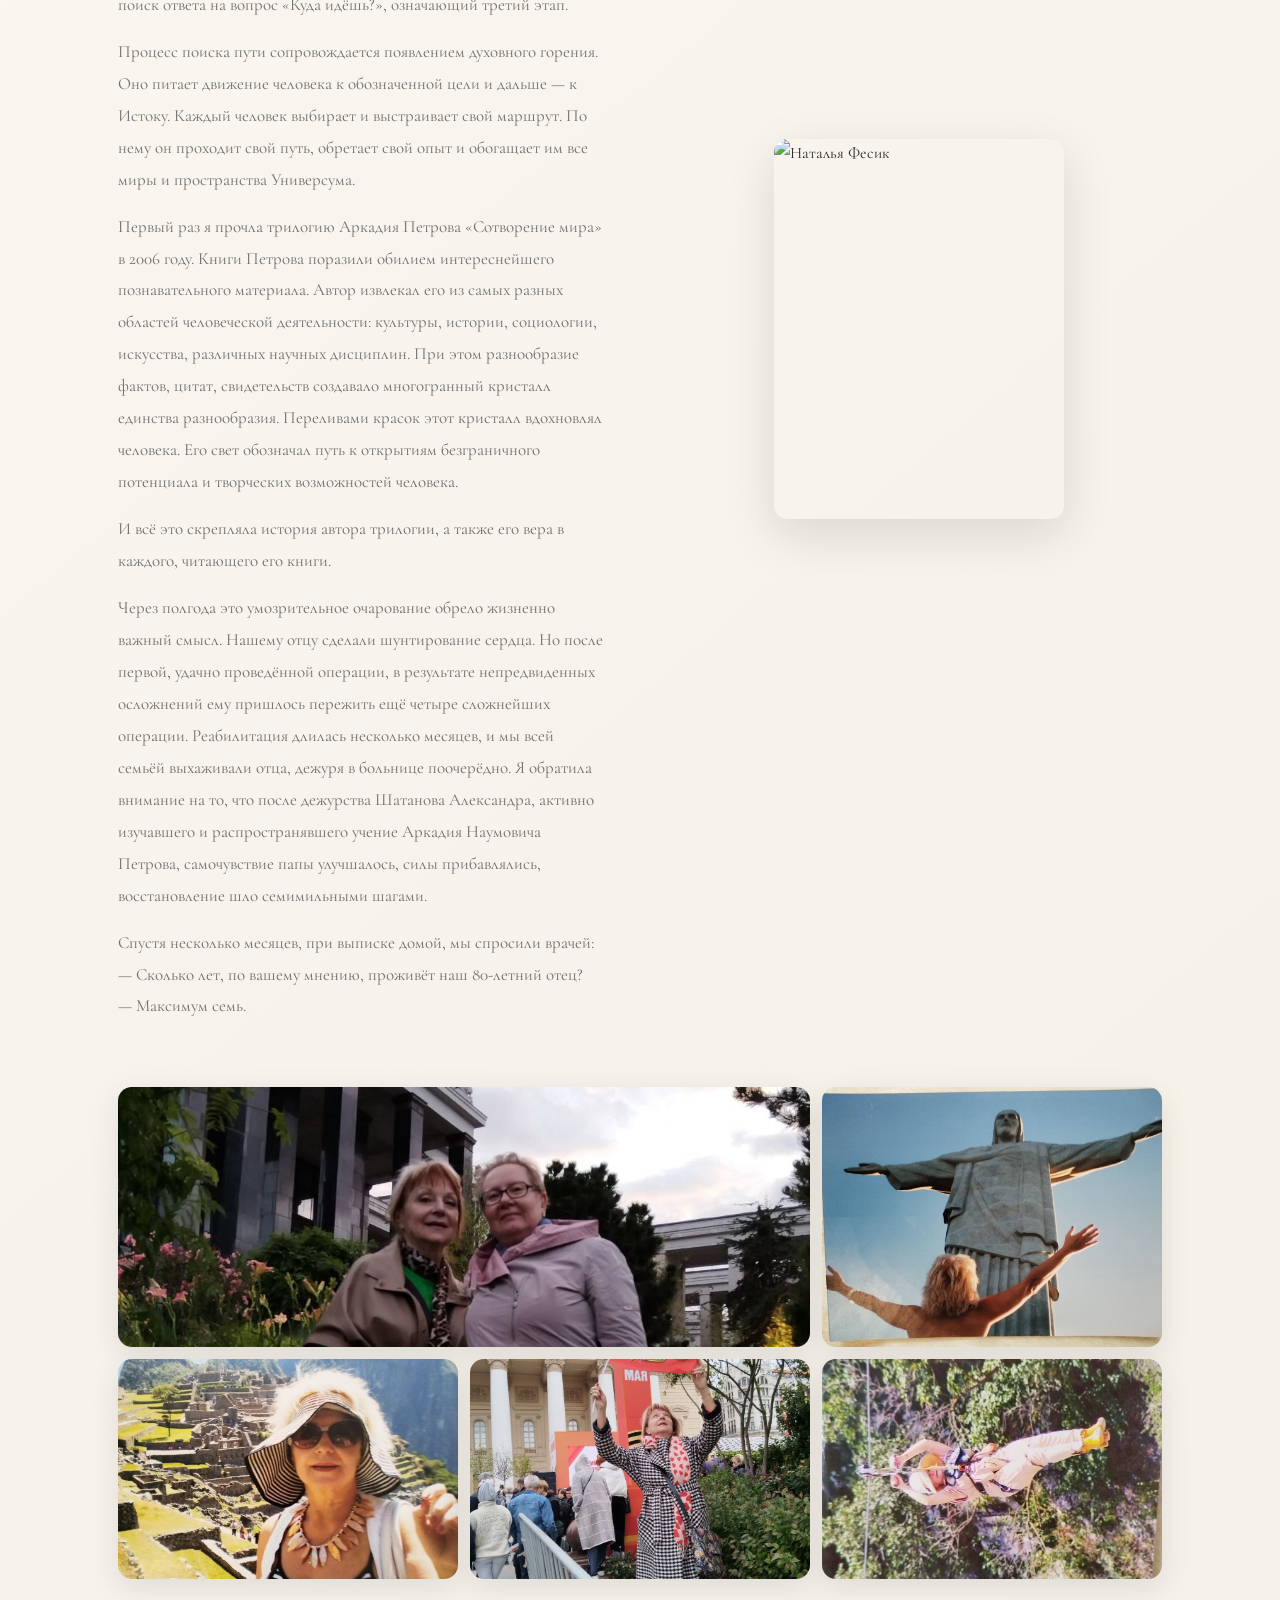
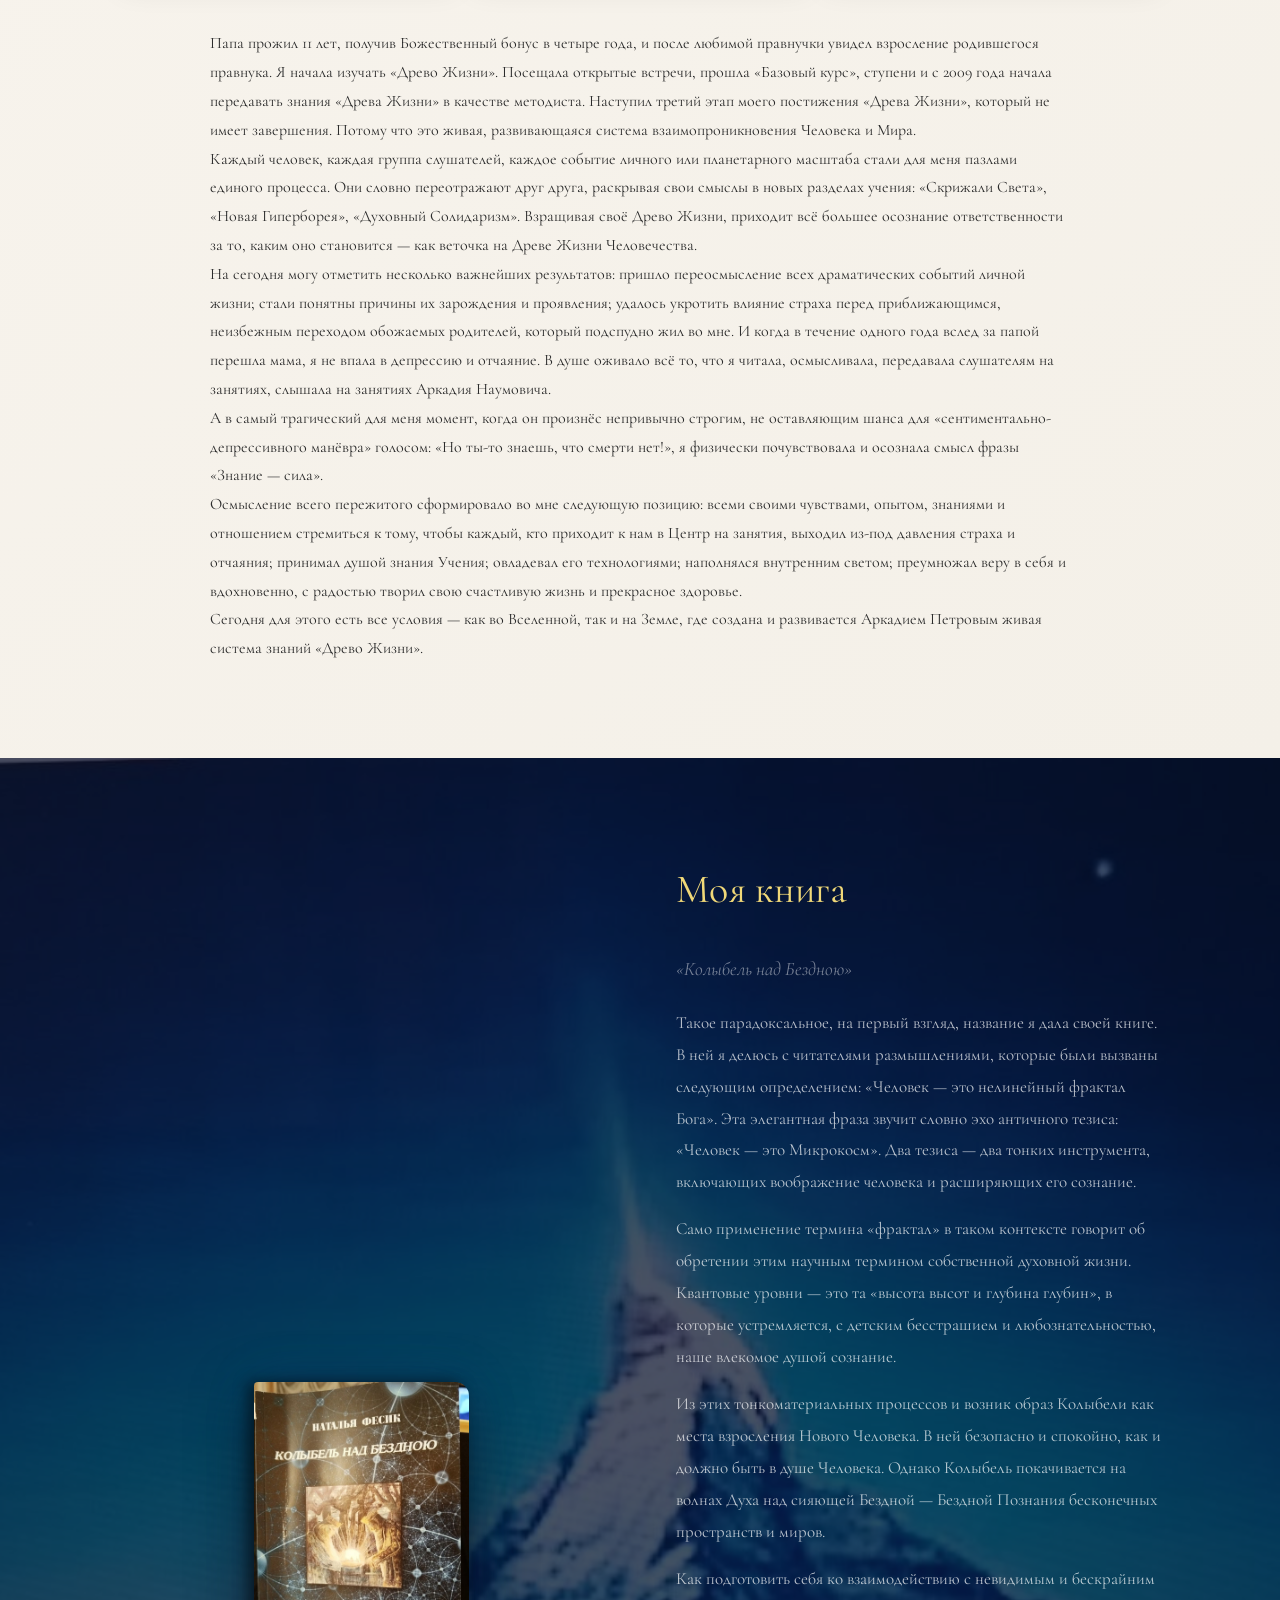
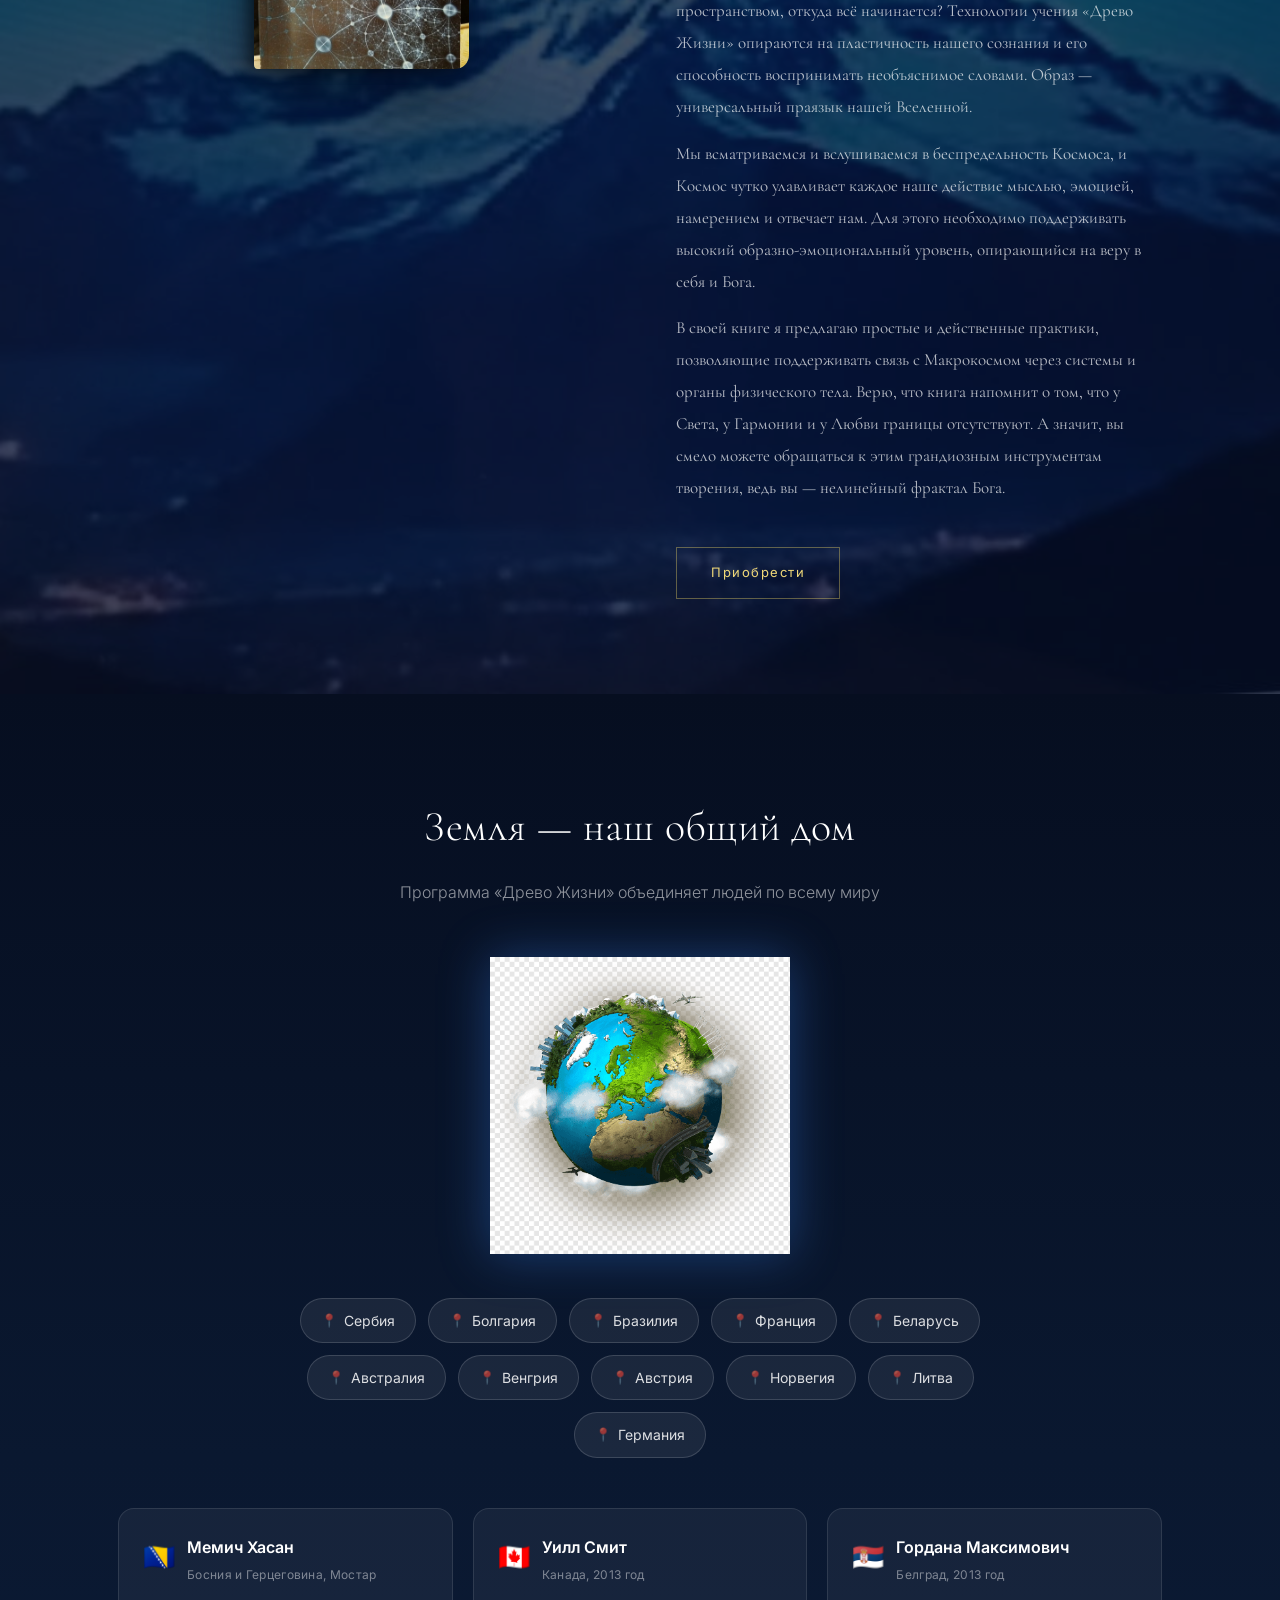
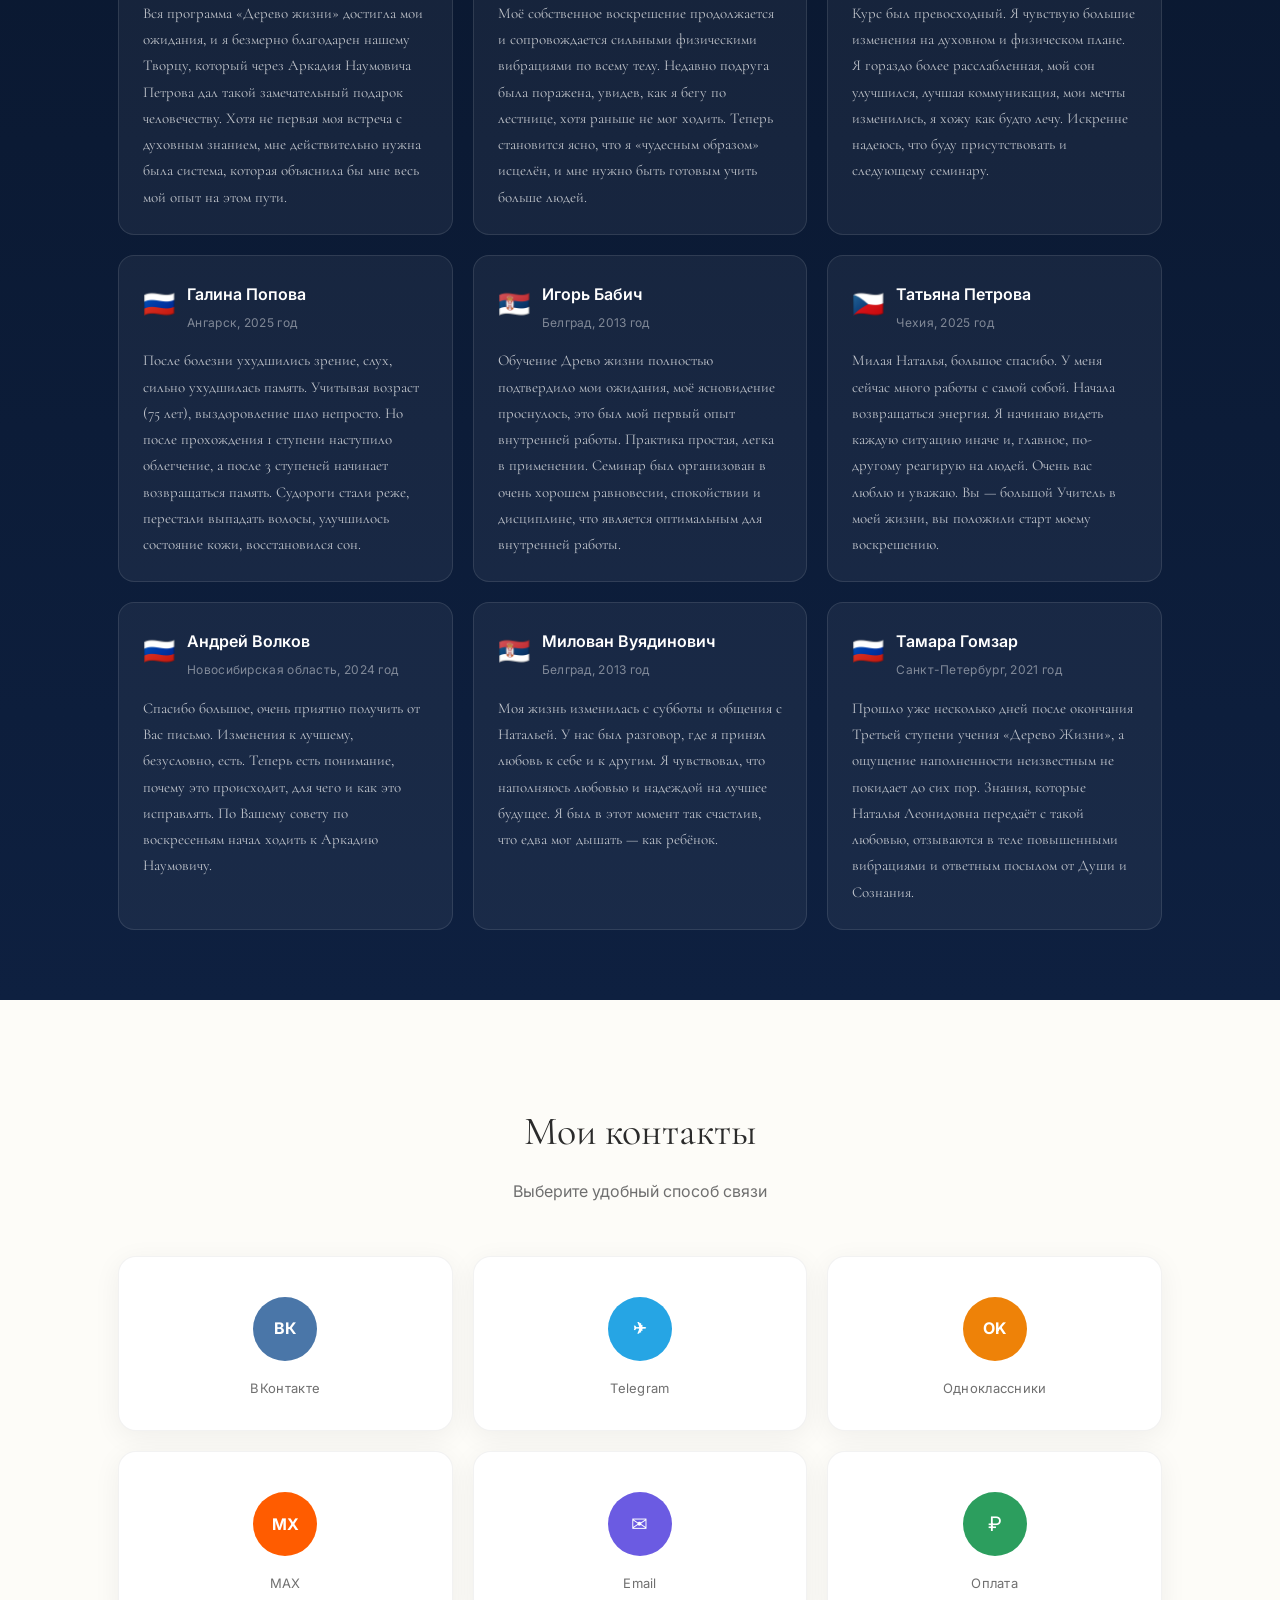
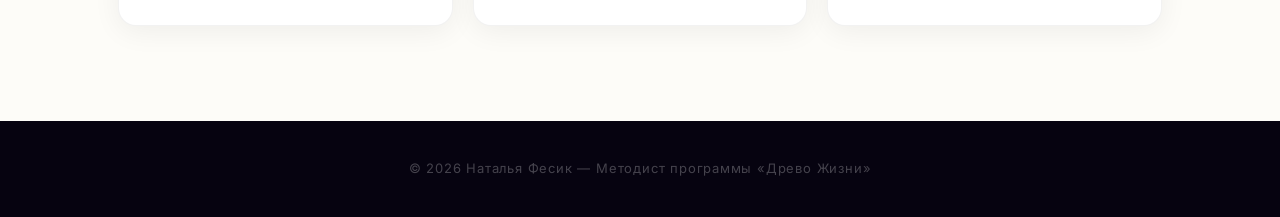
==== commit 93358fe3: "move Petrov quote to before Arkady section" ====
--- a/v2.html
+++ b/v2.html
@@ -267,6 +267,18 @@
 		<p class="subtitle">Методист программы «Древо Жизни»</p>
 		<p class="tagline">Энергия &nbsp;·&nbsp; Свет &nbsp;·&nbsp; Здоровье &nbsp;·&nbsp; Исцеление</p>
 		<a href="#contacts" class="btn-hero">Написать</a>
+	</div>
+</section>
+
+<!-- ===== ЦИТАТА ПЕТРОВА ===== -->
+<section style="background:linear-gradient(180deg,#0a0520 0%,#14062e 100%);padding:60px 0;text-align:center;">
+	<div class="container">
+		<blockquote style="max-width:680px;margin:0 auto;font-family:'Cormorant Garamond',serif;font-style:italic;line-height:2.0;">
+			<p style="font-size:22px;color:rgba(255,255,255,0.92);margin-bottom:8px;">Бог есть Жизнь всего: и Мира и Человека.<br>Когда родилась Жизнь, создался и Бог Жизни — человек.</p>
+			<p style="font-size:13px;color:rgba(255,255,255,0.45);letter-spacing:1.5px;font-style:normal;margin-bottom:24px;">А. ПЕТРОВ</p>
+			<p style="font-size:16px;color:rgba(255,255,255,0.45);margin-bottom:6px;">God is the Life of all things: of both the World and the Human.<br>When Life was born, the God of Life came into being as well — the human.</p>
+			<p style="font-size:12px;color:rgba(255,255,255,0.28);letter-spacing:1.5px;font-style:normal;">A. PETROV</p>
+		</blockquote>
 	</div>
 </section>
 
@@ -377,15 +389,6 @@
 		<h2 class="earth-h center">Земля — наш общий дом</h2>
 		<p class="earth-sub center">Программа «Древо Жизни» объединяет людей по всему миру</p>
 
-		<blockquote style="text-align:center;margin:40px auto 0;max-width:680px;padding:0 20px;line-height:2.0;color:rgba(255,255,255,0.9);font-family:'Cormorant Garamond',serif;font-size:18px;font-style:italic;">
-			Бог есть Жизнь всего: и Мира и Человека.<br>
-			Когда родилась Жизнь, создался и Бог Жизни — человек.<br>
-			<span style="font-size:14px;color:rgba(255,255,255,0.55);font-style:normal;letter-spacing:1px;">А. Петров</span>
-			<br><br>
-			<span style="font-size:15px;color:rgba(255,255,255,0.55);">God is the Life of all things: of both the World and the Human.<br>
-			When Life was born, the God of Life came into being as well — the human.<br>
-			<span style="font-size:13px;font-style:normal;letter-spacing:1px;">A. Petrov</span></span>
-		</blockquote>
 		<div class="globe-wrap"><img src="img/earth.png" alt="Земля" style="width:300px;height:auto;object-fit:contain;margin:0 auto;display:block;"></div>
 
 		<div class="countries-cloud">
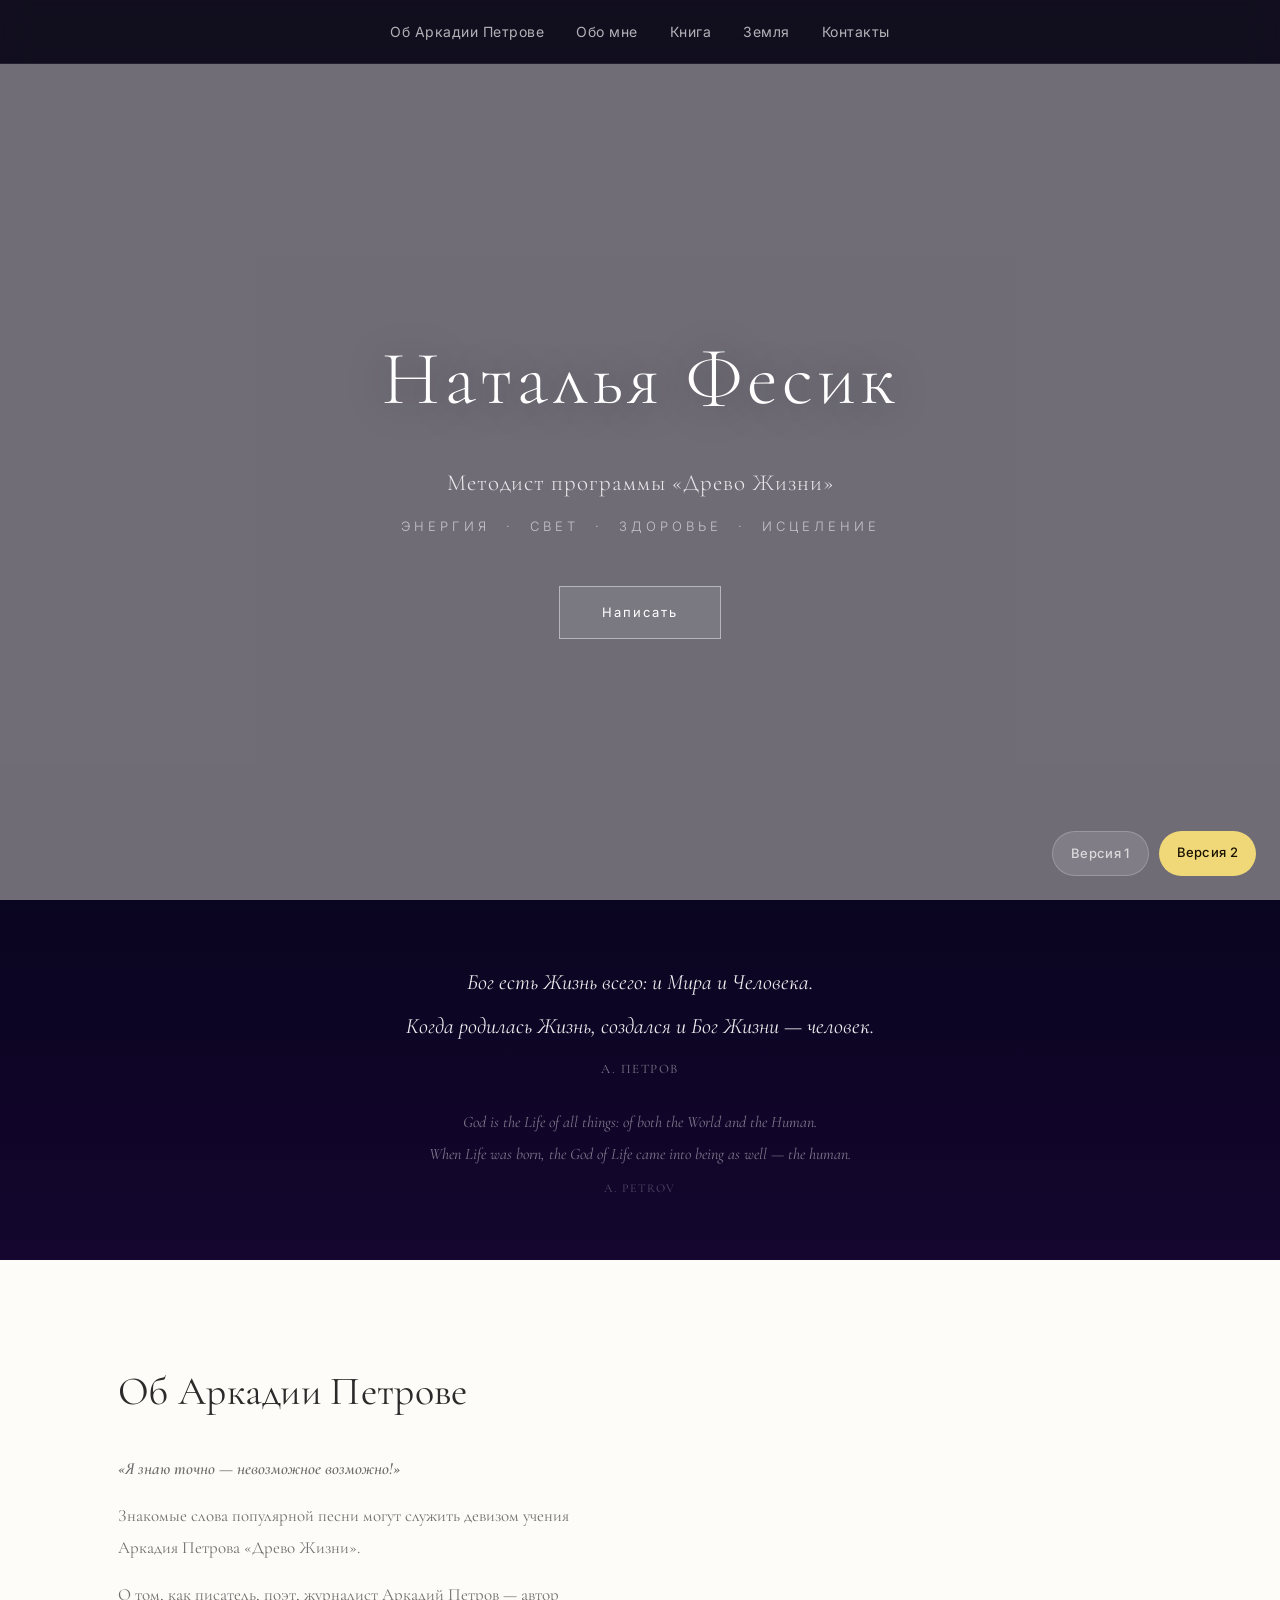
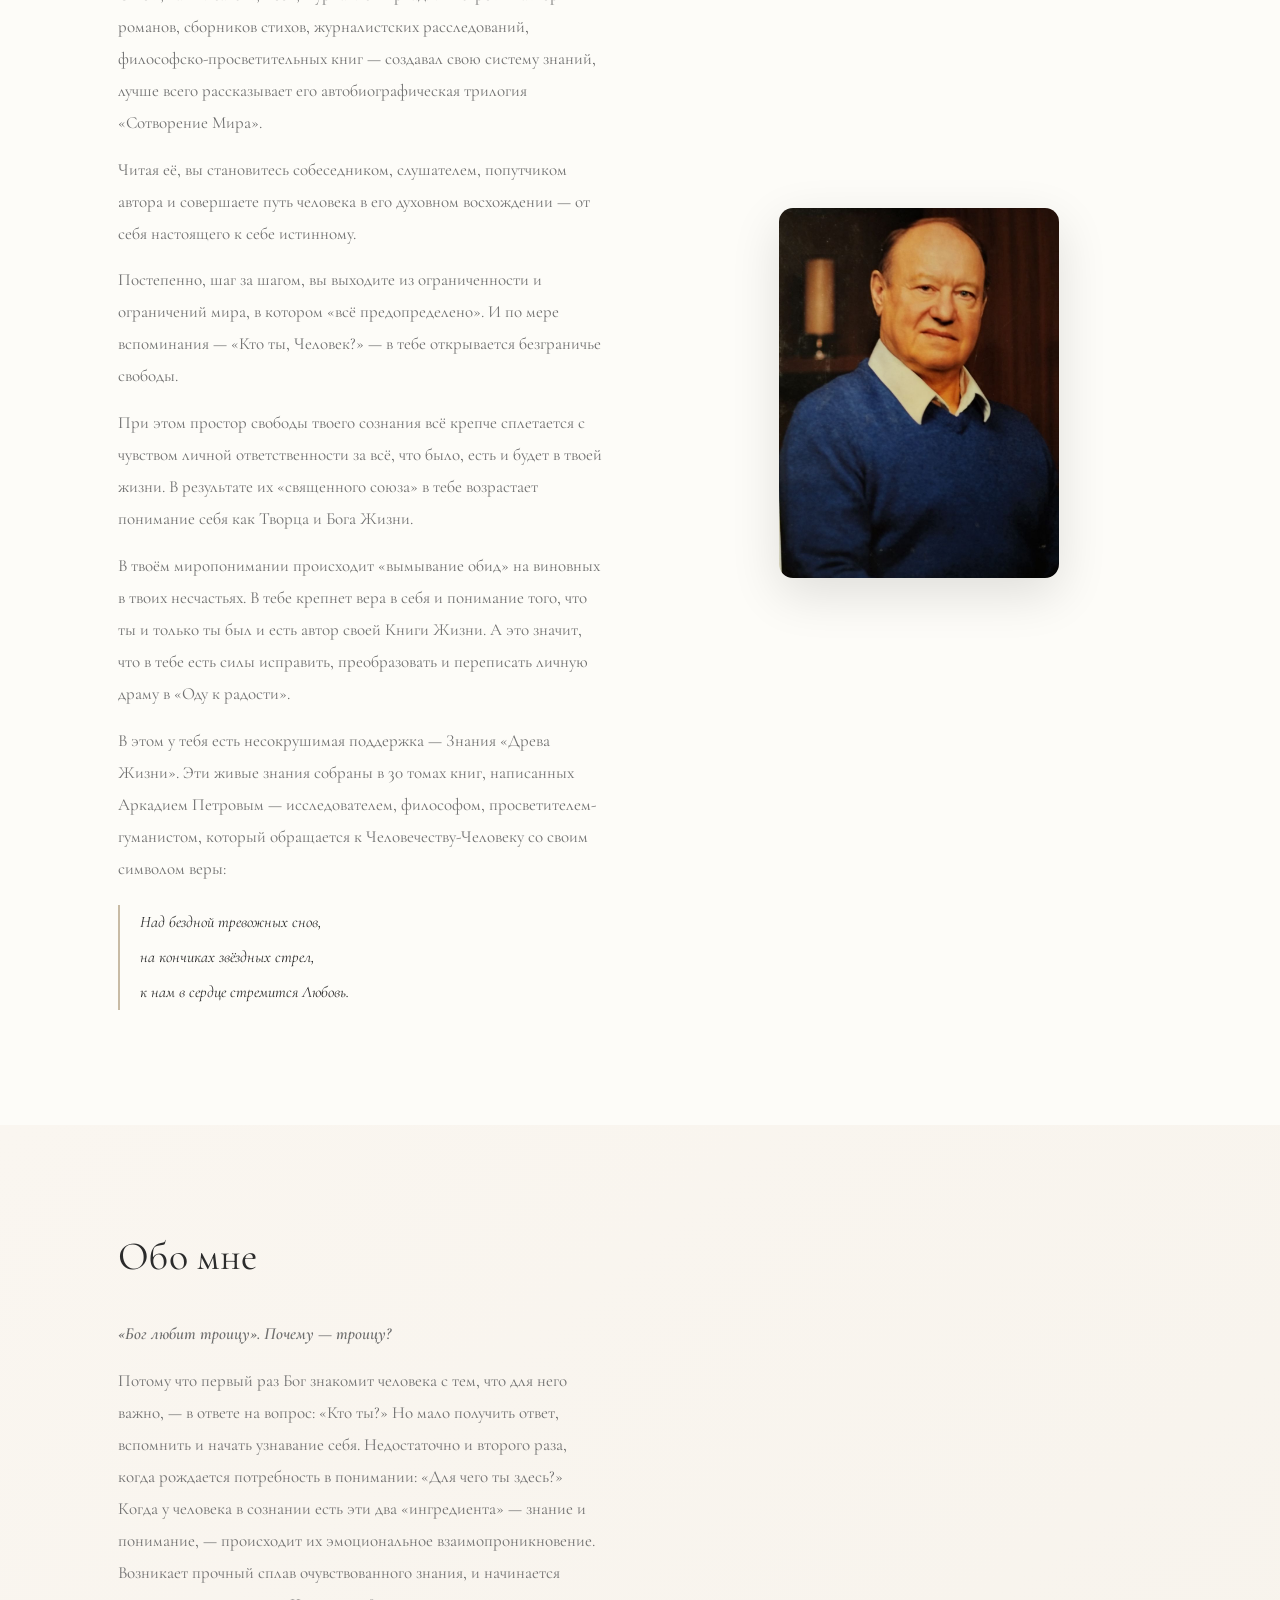
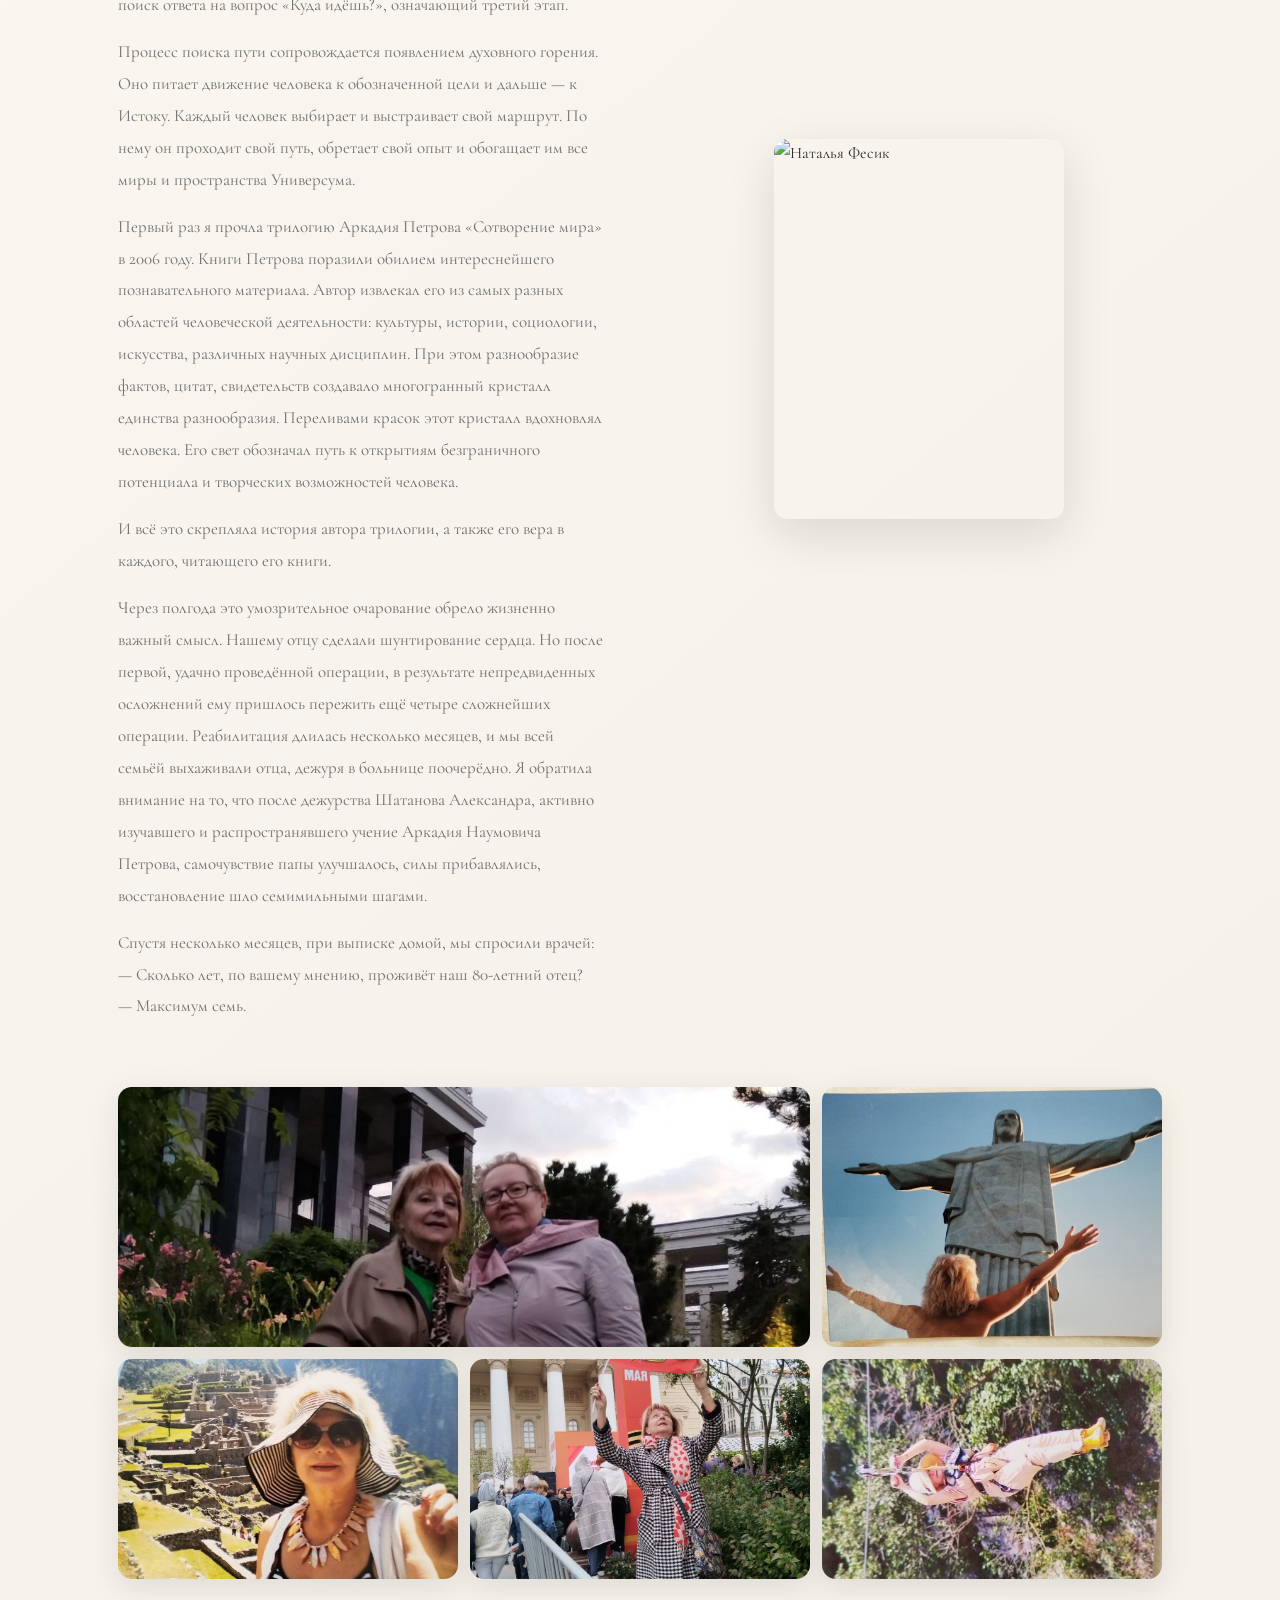
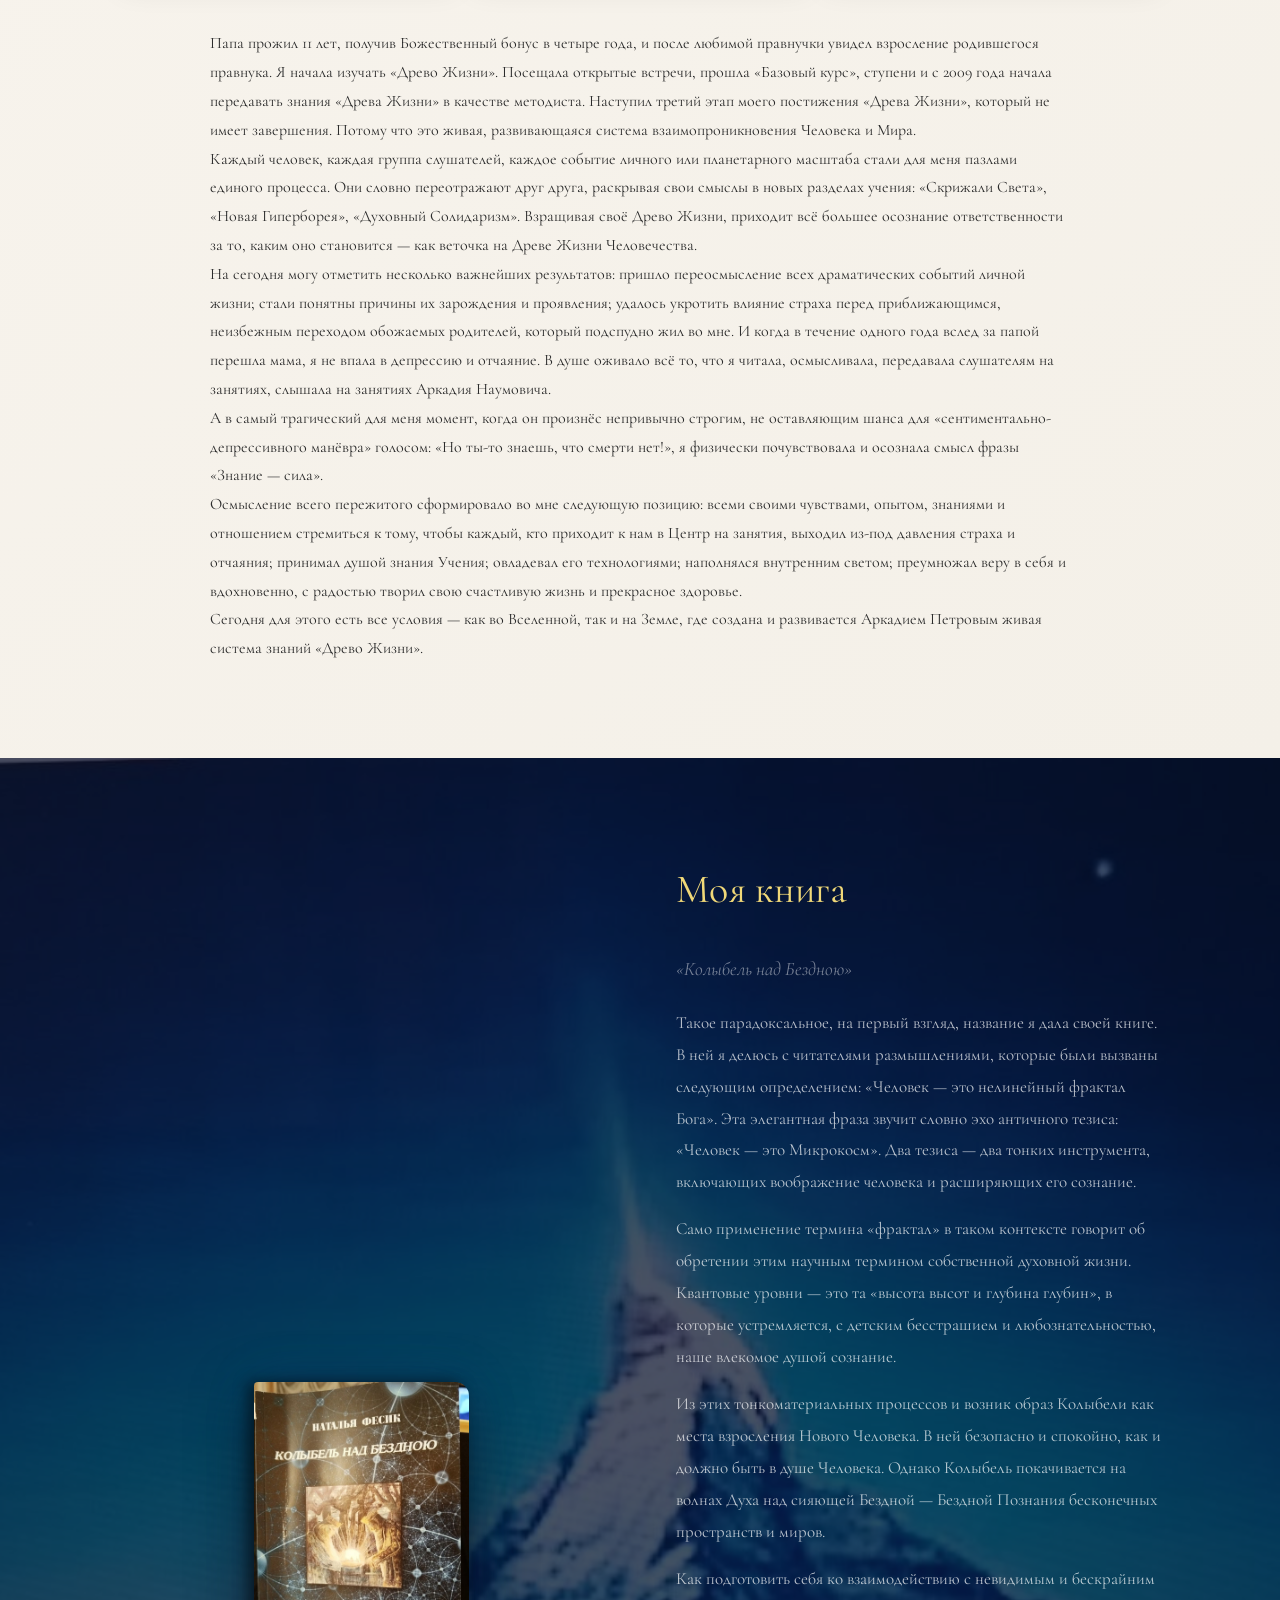
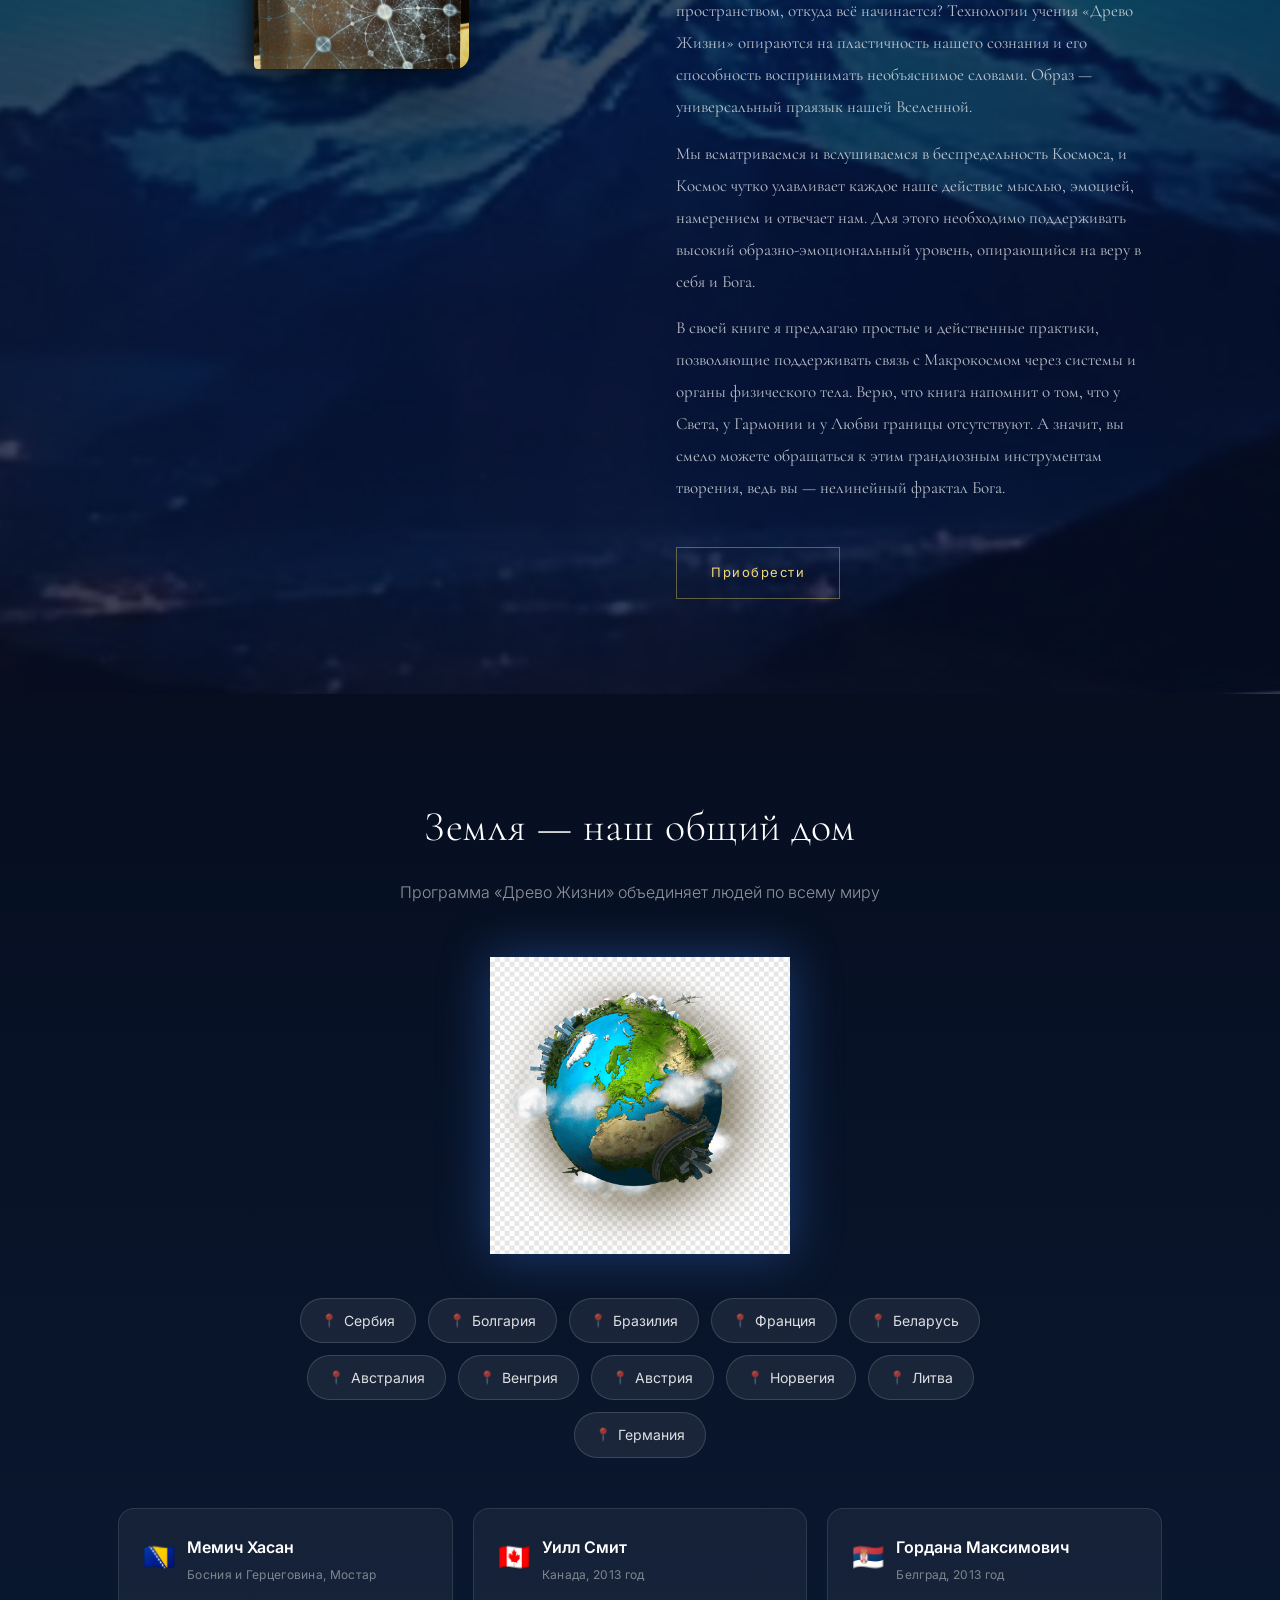
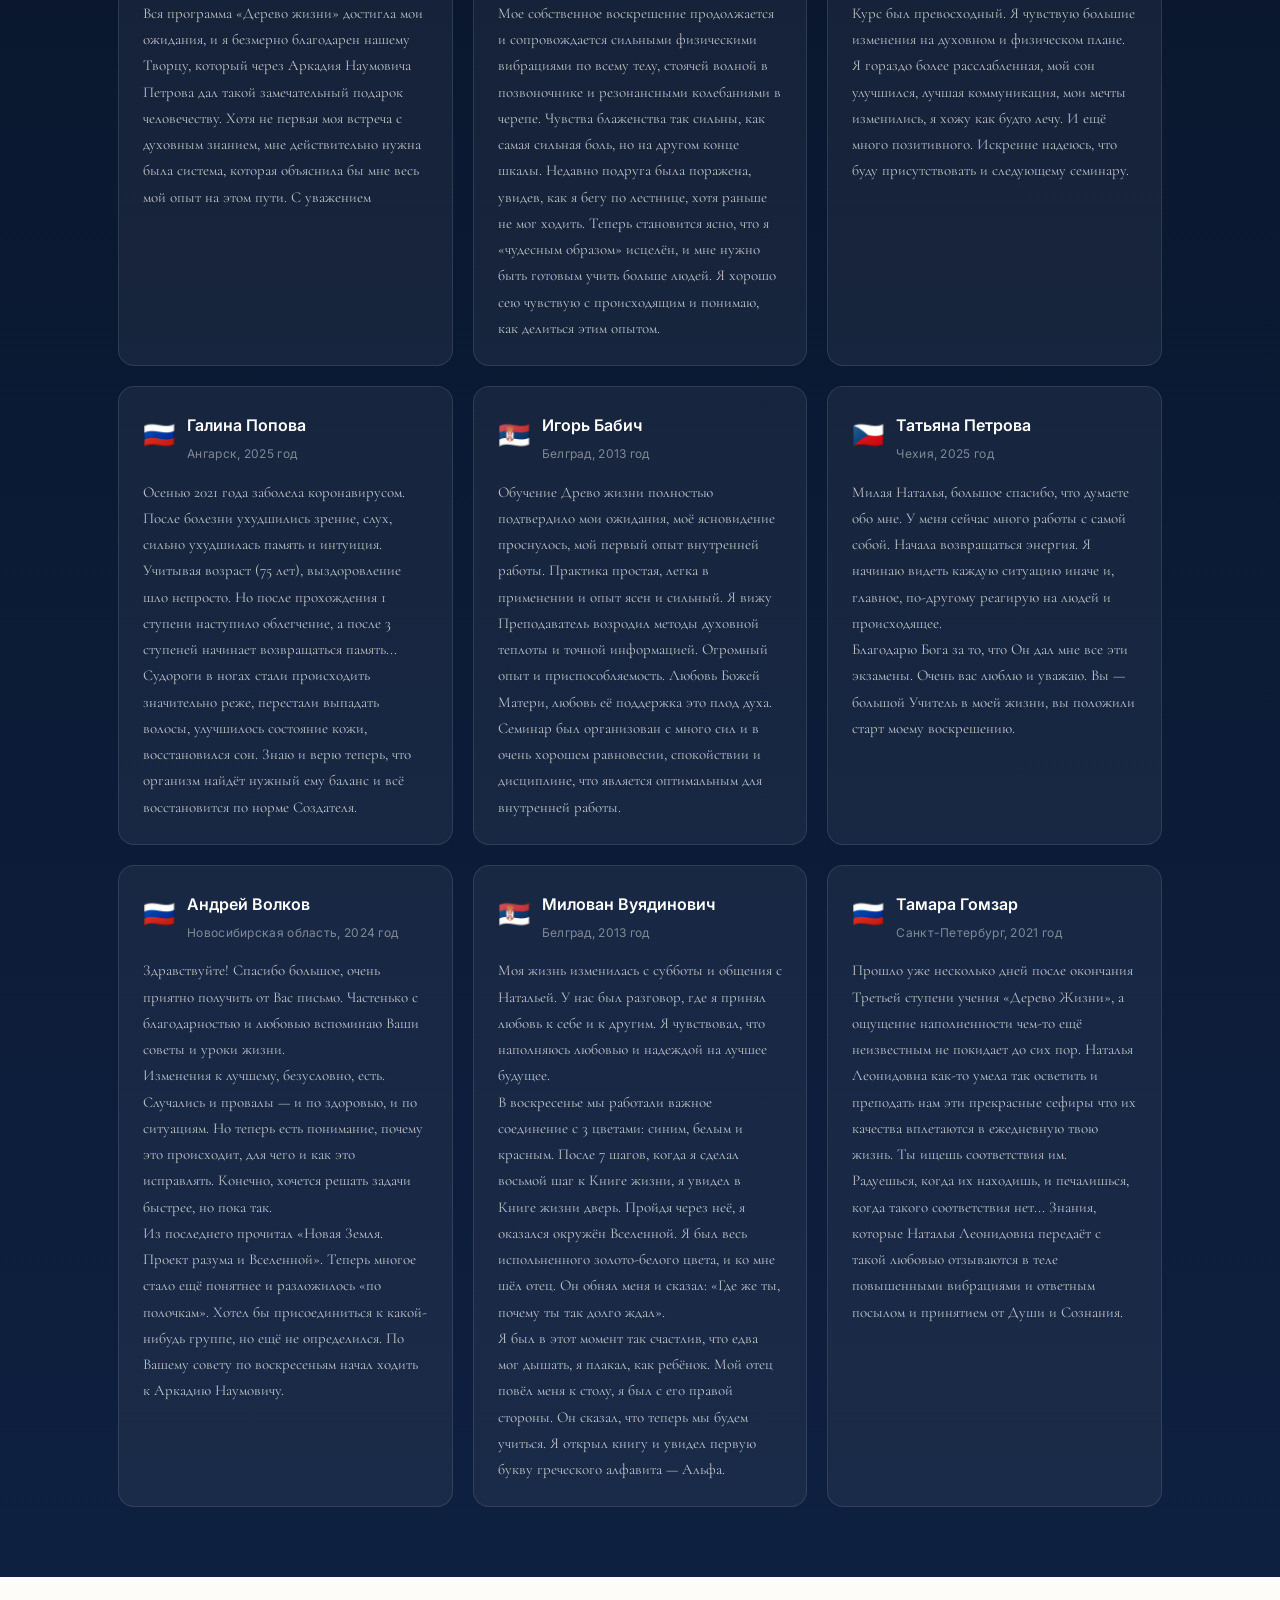
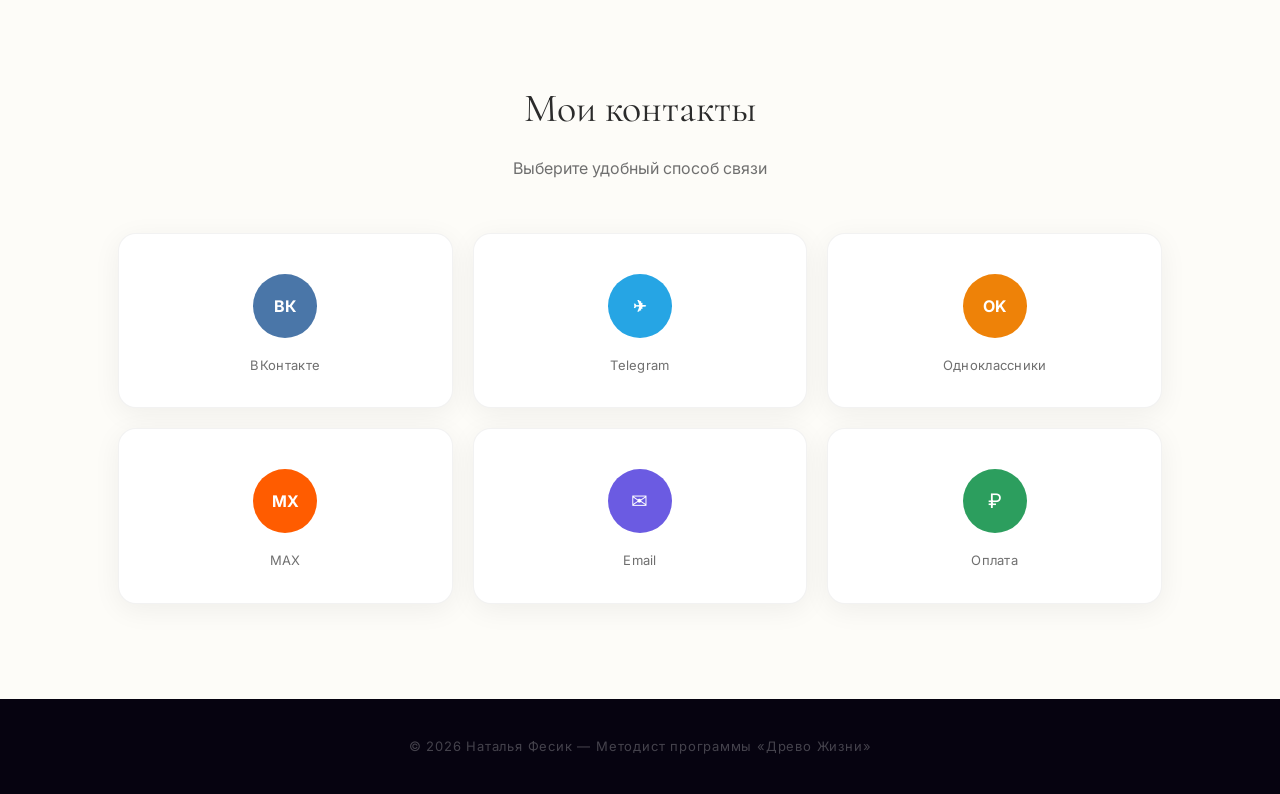
==== commit 7adeeefe: "update all 9 reviews with full texts from screenshot" ====
--- a/v2.html
+++ b/v2.html
@@ -405,7 +405,7 @@
 			<span class="country-chip"><span class="pin">📍</span>Германия</span>
 		</div>
 
-		<!-- Reviews 3×3 -->
+				<!-- Reviews 3×3 -->
 		<div class="reviews-grid">
 
 			<div class="review-card">
@@ -416,7 +416,7 @@
 						<div class="review-loc">Босния и Герцеговина, Мостар</div>
 					</div>
 				</div>
-				<p class="review-text">Вся программа «Дерево жизни» достигла мои ожидания, и я безмерно благодарен нашему Творцу, который через Аркадия Наумовича Петрова дал такой замечательный подарок человечеству. Хотя не первая моя встреча с духовным знанием, мне действительно нужна была система, которая объяснила бы мне весь мой опыт на этом пути.</p>
+				<p class="review-text">Вся программа «Дерево жизни» достигла мои ожидания, и я безмерно благодарен нашему Творцу, который через Аркадия Наумовича Петрова дал такой замечательный подарок человечеству. Хотя не первая моя встреча с духовным знанием, мне действительно нужна была система, которая объяснила бы мне весь мой опыт на этом пути. С уважением</p>
 			</div>
 
 			<div class="review-card">
@@ -427,7 +427,7 @@
 						<div class="review-loc">Канада, 2013 год</div>
 					</div>
 				</div>
-				<p class="review-text">Моё собственное воскрешение продолжается и сопровождается сильными физическими вибрациями по всему телу. Недавно подруга была поражена, увидев, как я бегу по лестнице, хотя раньше не мог ходить. Теперь становится ясно, что я «чудесным образом» исцелён, и мне нужно быть готовым учить больше людей.</p>
+				<p class="review-text">Мое собственное воскрешение продолжается и сопровождается сильными физическими вибрациями по всему телу, стоячей волной в позвоночнике и резонансными колебаниями в черепе. Чувства блаженства так сильны, как самая сильная боль, но на другом конце шкалы. Недавно подруга была поражена, увидев, как я бегу по лестнице, хотя раньше не мог ходить. Теперь становится ясно, что я «чудесным образом» исцелён, и мне нужно быть готовым учить больше людей. Я хорошо сею чувствую с происходящим и понимаю, как делиться этим опытом.</p>
 			</div>
 
 			<div class="review-card">
@@ -438,7 +438,7 @@
 						<div class="review-loc">Белград, 2013 год</div>
 					</div>
 				</div>
-				<p class="review-text">Курс был превосходный. Я чувствую большие изменения на духовном и физическом плане. Я гораздо более расслабленная, мой сон улучшился, лучшая коммуникация, мои мечты изменились, я хожу как будто лечу. Искренне надеюсь, что буду присутствовать и следующему семинару.</p>
+				<p class="review-text">Курс был превосходный. Я чувствую большие изменения на духовном и физическом плане. Я гораздо более расслабленная, мой сон улучшился, лучшая коммуникация, мои мечты изменились, я хожу как будто лечу. И ещё много позитивного. Искренне надеюсь, что буду присутствовать и следующему семинару.</p>
 			</div>
 
 			<div class="review-card">
@@ -449,7 +449,8 @@
 						<div class="review-loc">Ангарск, 2025 год</div>
 					</div>
 				</div>
-				<p class="review-text">После болезни ухудшились зрение, слух, сильно ухудшилась память. Учитывая возраст (75 лет), выздоровление шло непросто. Но после прохождения 1 ступени наступило облегчение, а после 3 ступеней начинает возвращаться память. Судороги стали реже, перестали выпадать волосы, улучшилось состояние кожи, восстановился сон.</p>
+				<p class="review-text">Осенью 2021 года заболела коронавирусом. После болезни ухудшились зрение, слух, сильно ухудшилась память и интуиция. Учитывая возраст (75 лет), выздоровление шло непросто. Но после прохождения 1 ступени наступило облегчение, а после 3 ступеней начинает возвращаться память...</p>
+				<p class="review-text">Судороги в ногах стали происходить значительно реже, перестали выпадать волосы, улучшилось состояние кожи, восстановился сон. Знаю и верю теперь, что организм найдёт нужный ему баланс и всё восстановится по норме Создателя.</p>
 			</div>
 
 			<div class="review-card">
@@ -460,7 +461,7 @@
 						<div class="review-loc">Белград, 2013 год</div>
 					</div>
 				</div>
-				<p class="review-text">Обучение Древо жизни полностью подтвердило мои ожидания, моё ясновидение проснулось, это был мой первый опыт внутренней работы. Практика простая, легка в применении. Семинар был организован в очень хорошем равновесии, спокойствии и дисциплине, что является оптимальным для внутренней работы.</p>
+				<p class="review-text">Обучение Древо жизни полностью подтвердило мои ожидания, моё ясновидение проснулось, мой первый опыт внутренней работы. Практика простая, легка в применении и опыт ясен и сильный. Я вижу Преподаватель возродил методы духовной теплоты и точной информацией. Огромный опыт и приспособляемость. Любовь Божей Матери, любовь её поддержка это плод духа. Семинар был организован с много сил и в очень хорошем равновесии, спокойствии и дисциплине, что является оптимальным для внутренней работы.</p>
 			</div>
 
 			<div class="review-card">
@@ -471,7 +472,8 @@
 						<div class="review-loc">Чехия, 2025 год</div>
 					</div>
 				</div>
-				<p class="review-text">Милая Наталья, большое спасибо. У меня сейчас много работы с самой собой. Начала возвращаться энергия. Я начинаю видеть каждую ситуацию иначе и, главное, по-другому реагирую на людей. Очень вас люблю и уважаю. Вы — большой Учитель в моей жизни, вы положили старт моему воскрешению.</p>
+				<p class="review-text">Милая Наталья, большое спасибо, что думаете обо мне. У меня сейчас много работы с самой собой. Начала возвращаться энергия. Я начинаю видеть каждую ситуацию иначе и, главное, по-другому реагирую на людей и происходящее.</p>
+				<p class="review-text">Благодарю Бога за то, что Он дал мне все эти экзамены. Очень вас люблю и уважаю. Вы — большой Учитель в моей жизни, вы положили старт моему воскрешению.</p>
 			</div>
 
 			<div class="review-card">
@@ -482,7 +484,9 @@
 						<div class="review-loc">Новосибирская область, 2024 год</div>
 					</div>
 				</div>
-				<p class="review-text">Спасибо большое, очень приятно получить от Вас письмо. Изменения к лучшему, безусловно, есть. Теперь есть понимание, почему это происходит, для чего и как это исправлять. По Вашему совету по воскресеньям начал ходить к Аркадию Наумовичу.</p>
+				<p class="review-text">Здравствуйте! Спасибо большое, очень приятно получить от Вас письмо. Частенько с благодарностью и любовью вспоминаю Ваши советы и уроки жизни.</p>
+				<p class="review-text">Изменения к лучшему, безусловно, есть. Случались и провалы — и по здоровью, и по ситуациям. Но теперь есть понимание, почему это происходит, для чего и как это исправлять. Конечно, хочется решать задачи быстрее, но пока так.</p>
+				<p class="review-text">Из последнего прочитал «Новая Земля. Проект разума и Вселенной». Теперь многое стало ещё понятнее и разложилось «по полочкам». Хотел бы присоединиться к какой-нибудь группе, но ещё не определился. По Вашему совету по воскресеньям начал ходить к Аркадию Наумовичу.</p>
 			</div>
 
 			<div class="review-card">
@@ -493,7 +497,9 @@
 						<div class="review-loc">Белград, 2013 год</div>
 					</div>
 				</div>
-				<p class="review-text">Моя жизнь изменилась с субботы и общения с Натальей. У нас был разговор, где я принял любовь к себе и к другим. Я чувствовал, что наполняюсь любовью и надеждой на лучшее будущее. Я был в этот момент так счастлив, что едва мог дышать — как ребёнок.</p>
+				<p class="review-text">Моя жизнь изменилась с субботы и общения с Натальей. У нас был разговор, где я принял любовь к себе и к другим. Я чувствовал, что наполняюсь любовью и надеждой на лучшее будущее.</p>
+				<p class="review-text">В воскресенье мы работали важное соединение с 3 цветами: синим, белым и красным. После 7 шагов, когда я сделал восьмой шаг к Книге жизни, я увидел в Книге жизни дверь. Пройдя через неё, я оказался окружён Вселенной. Я был весь испольненного золото-белого цвета, и ко мне шёл отец. Он обнял меня и сказал: «Где же ты, почему ты так долго ждал».</p>
+				<p class="review-text">Я был в этот момент так счастлив, что едва мог дышать, я плакал, как ребёнок. Мой отец повёл меня к столу, я был с его правой стороны. Он сказал, что теперь мы будем учиться. Я открыл книгу и увидел первую букву греческого алфавита — Альфа.</p>
 			</div>
 
 			<div class="review-card">
@@ -504,7 +510,8 @@
 						<div class="review-loc">Санкт-Петербург, 2021 год</div>
 					</div>
 				</div>
-				<p class="review-text">Прошло уже несколько дней после окончания Третьей ступени учения «Дерево Жизни», а ощущение наполненности неизвестным не покидает до сих пор. Знания, которые Наталья Леонидовна передаёт с такой любовью, отзываются в теле повышенными вибрациями и ответным посылом от Души и Сознания.</p>
+				<p class="review-text">Прошло уже несколько дней после окончания Третьей ступени учения «Дерево Жизни», а ощущение наполненности чем-то ещё неизвестным не покидает до сих пор. Наталья Леонидовна как-то умела так осветить и преподать нам эти прекрасные сефиры что их качества вплетаются в ежедневную твою жизнь. Ты ищешь соответствия им.</p>
+				<p class="review-text">Радуешься, когда их находишь, и печалишься, когда такого соответствия нет... Знания, которые Наталья Леонидовна передаёт с такой любовью отзываются в теле повышенными вибрациями и ответным посылом и принятием от Души и Сознания.</p>
 			</div>
 
 		</div>
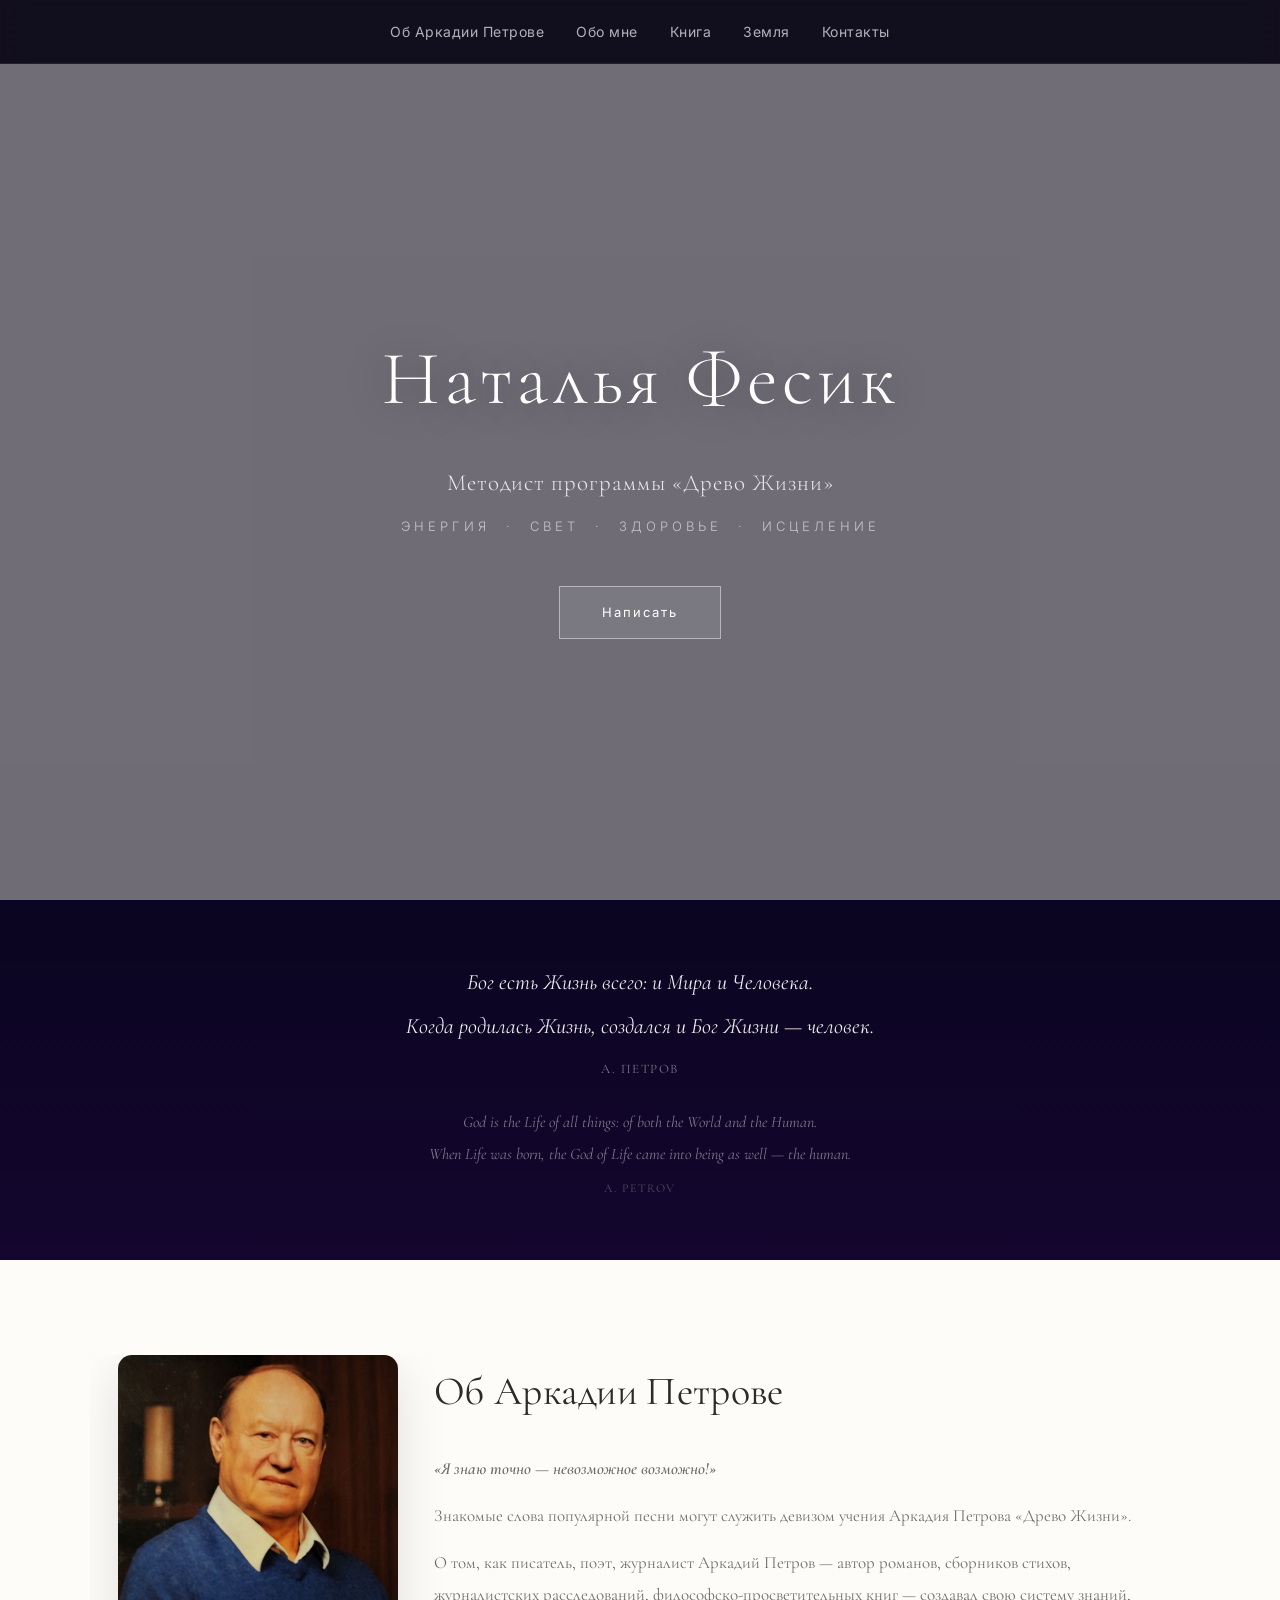
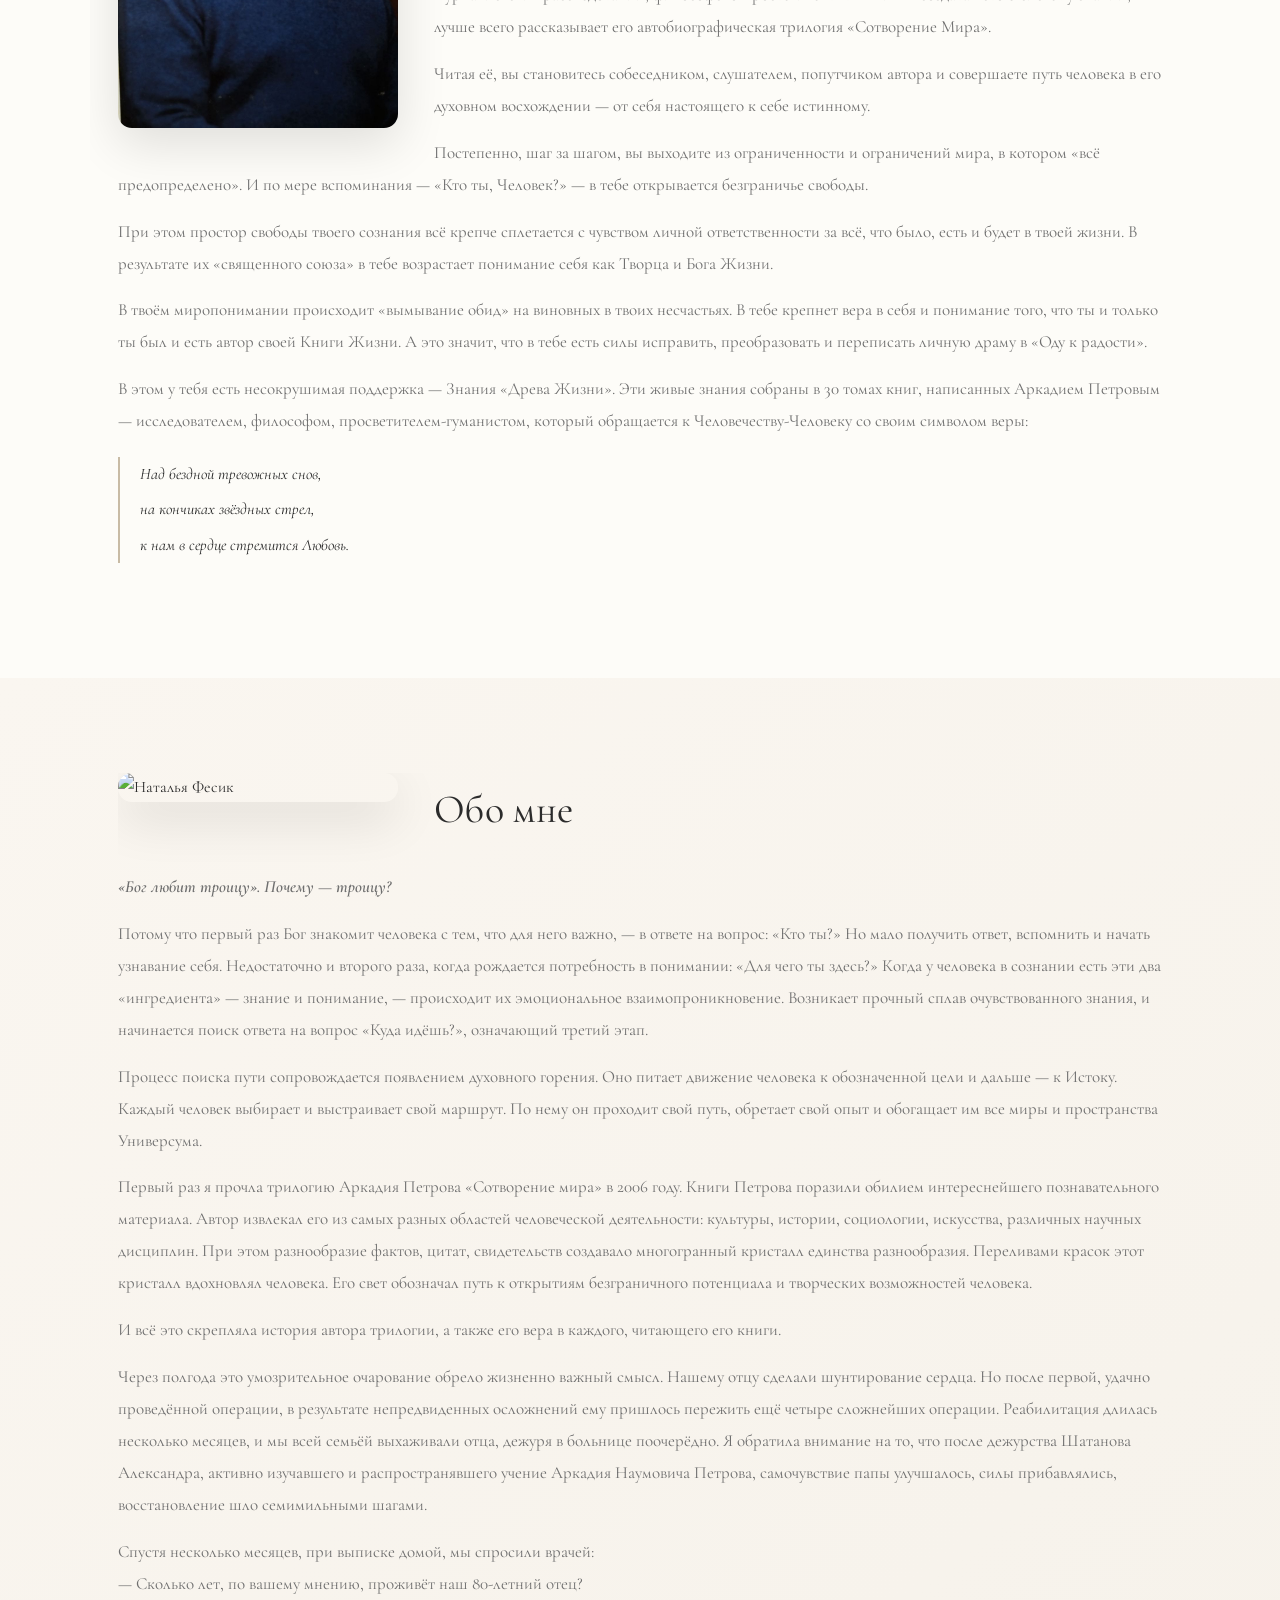
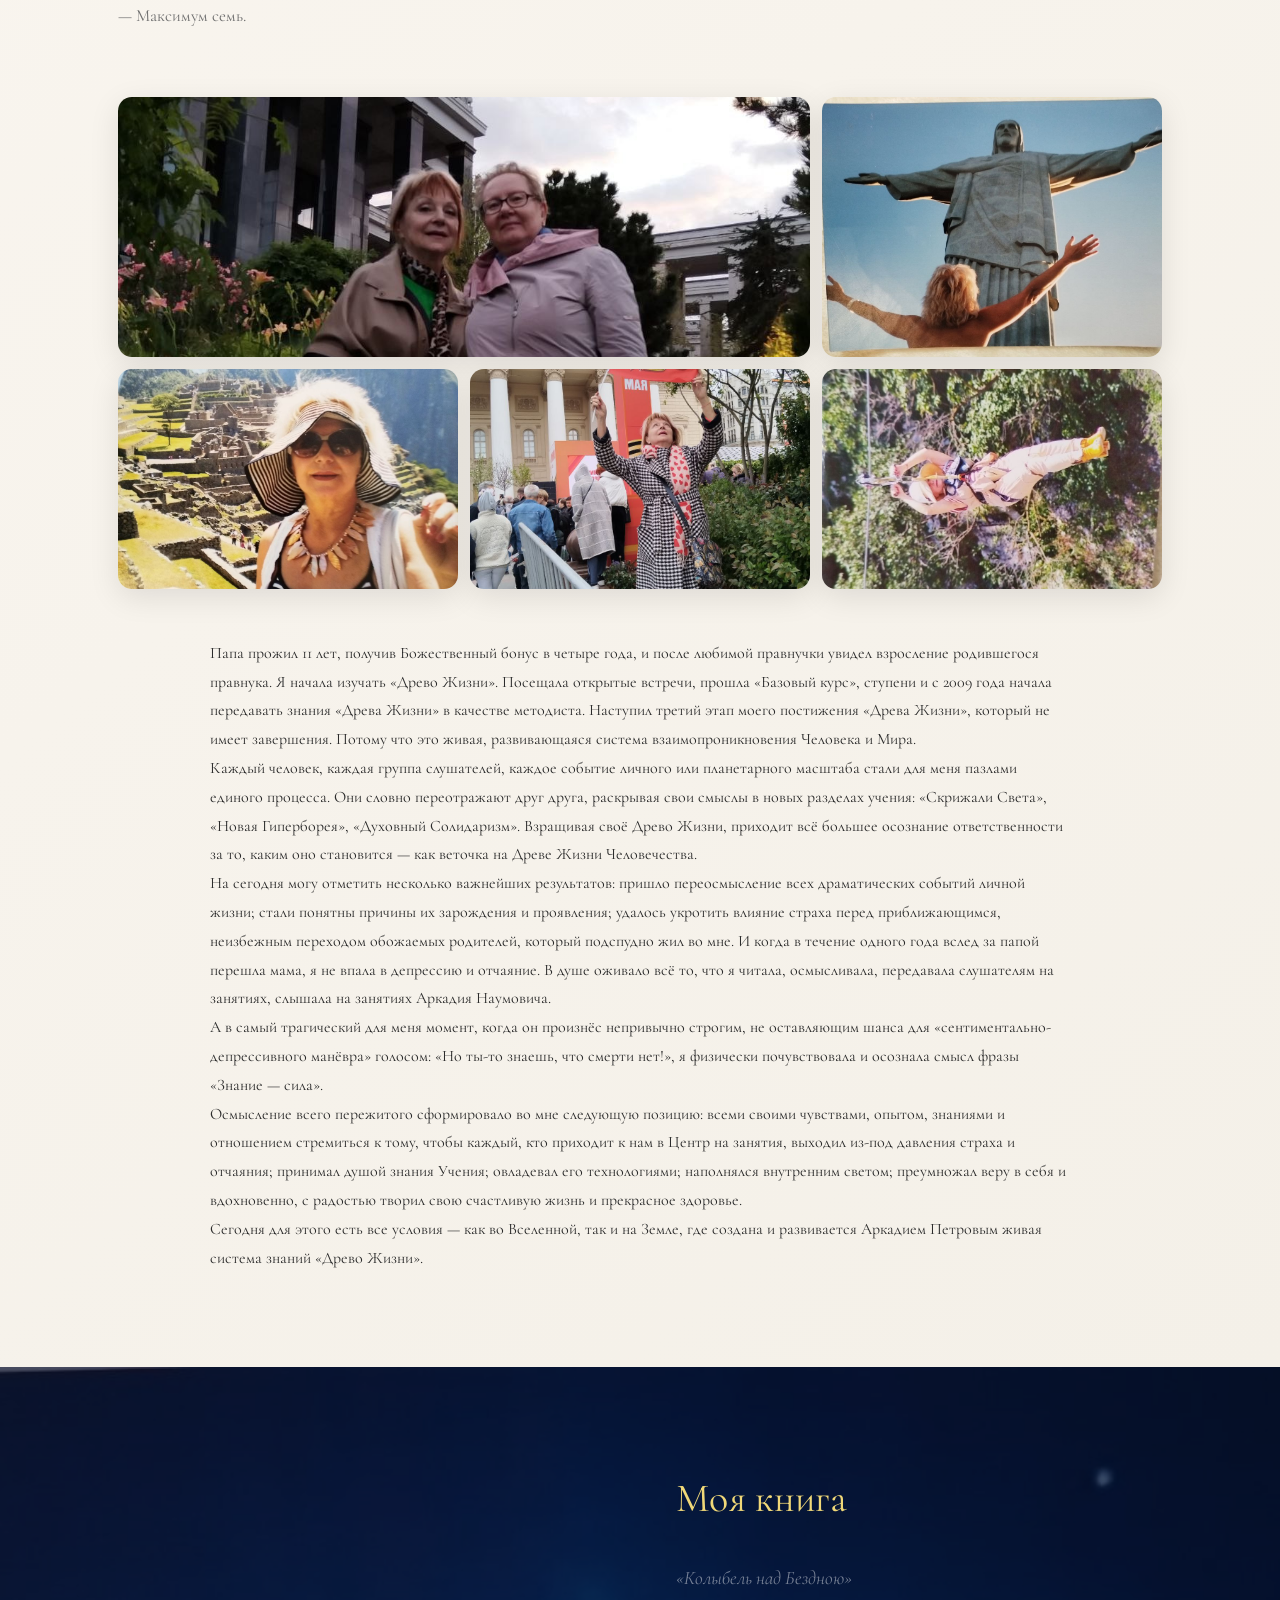
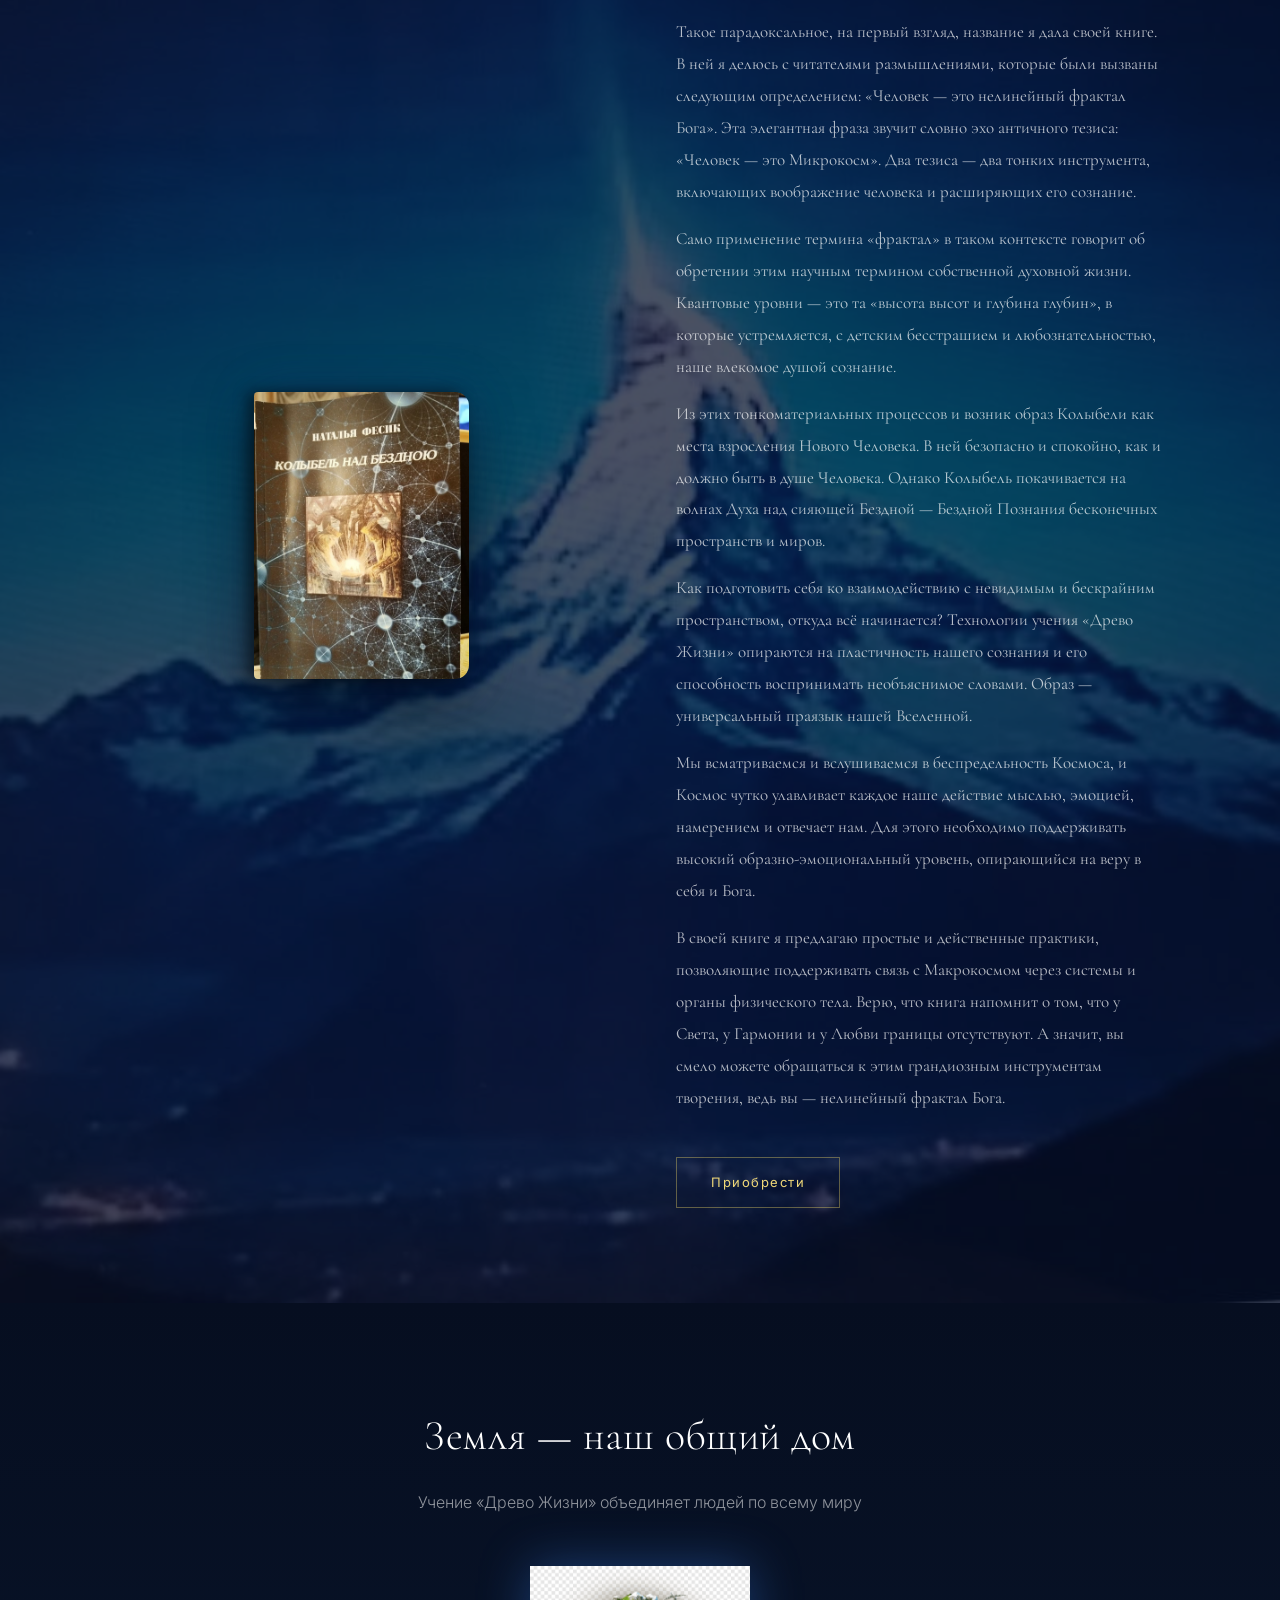
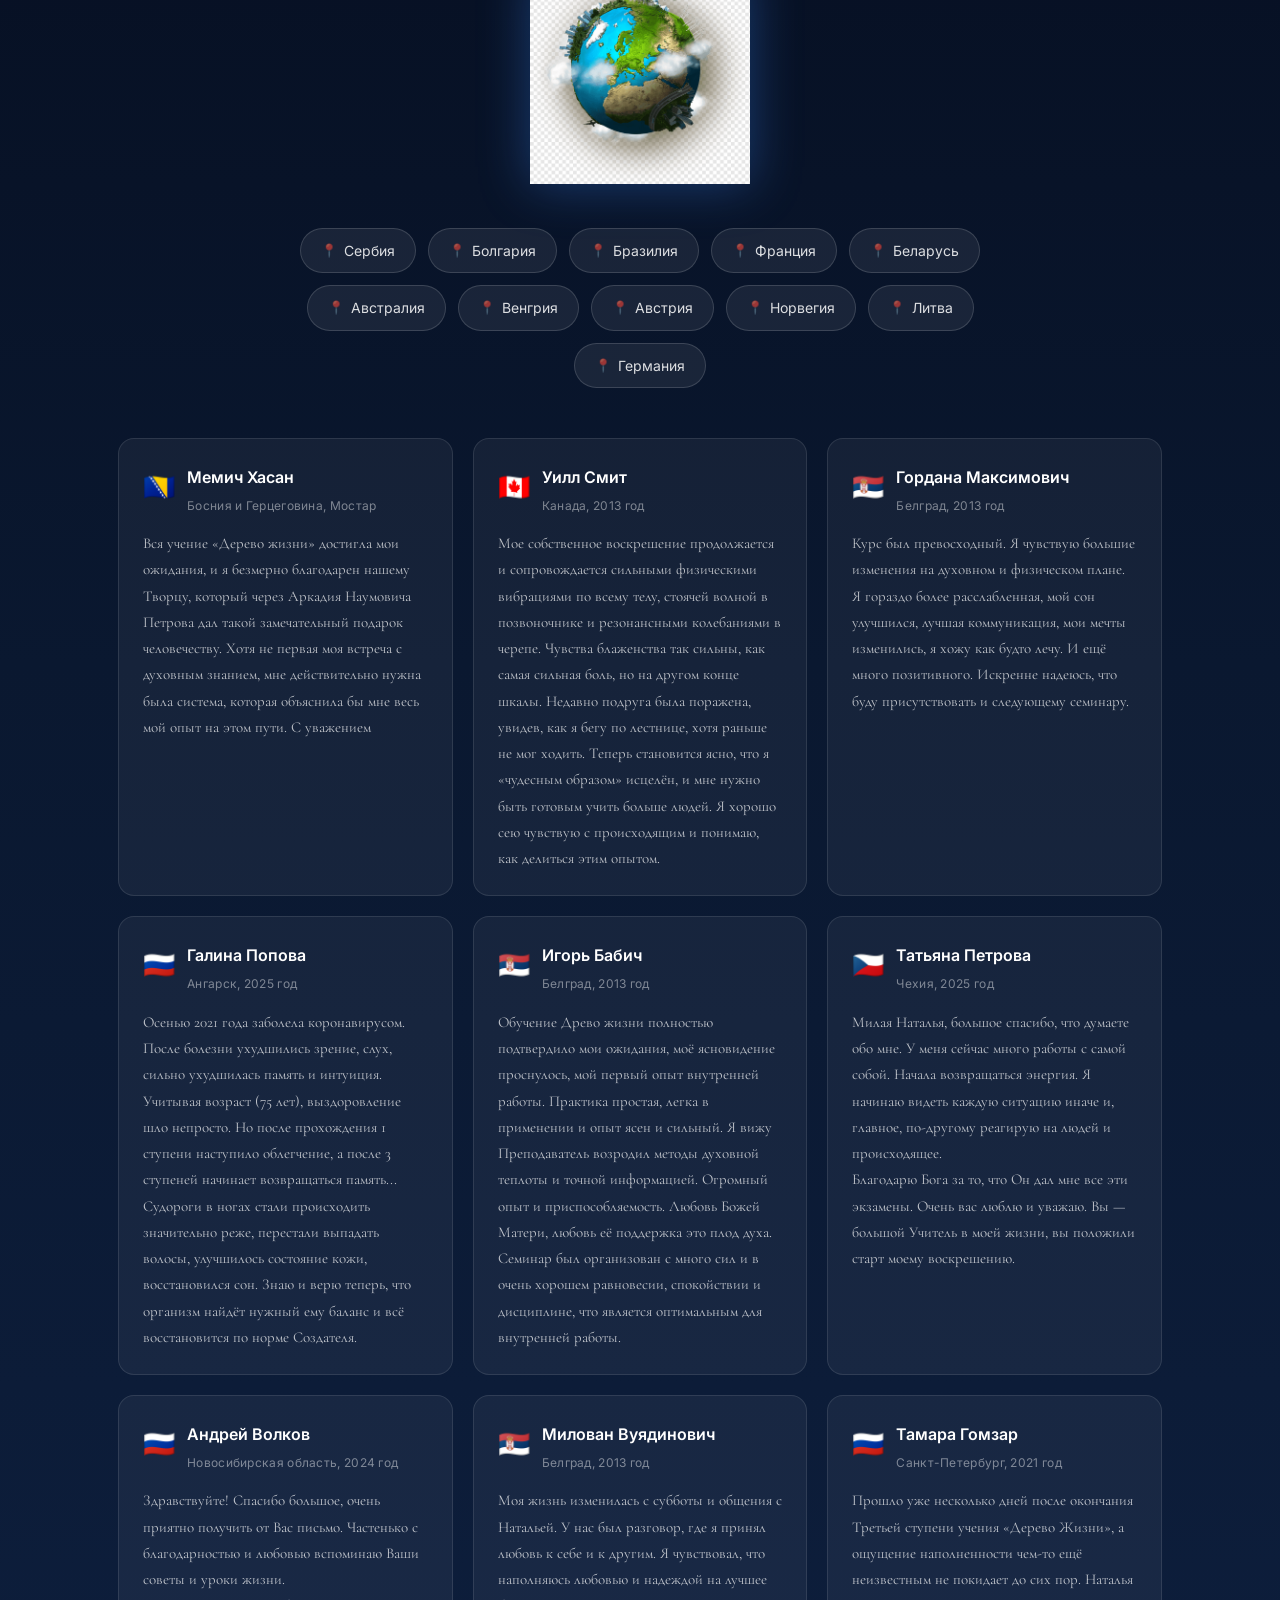
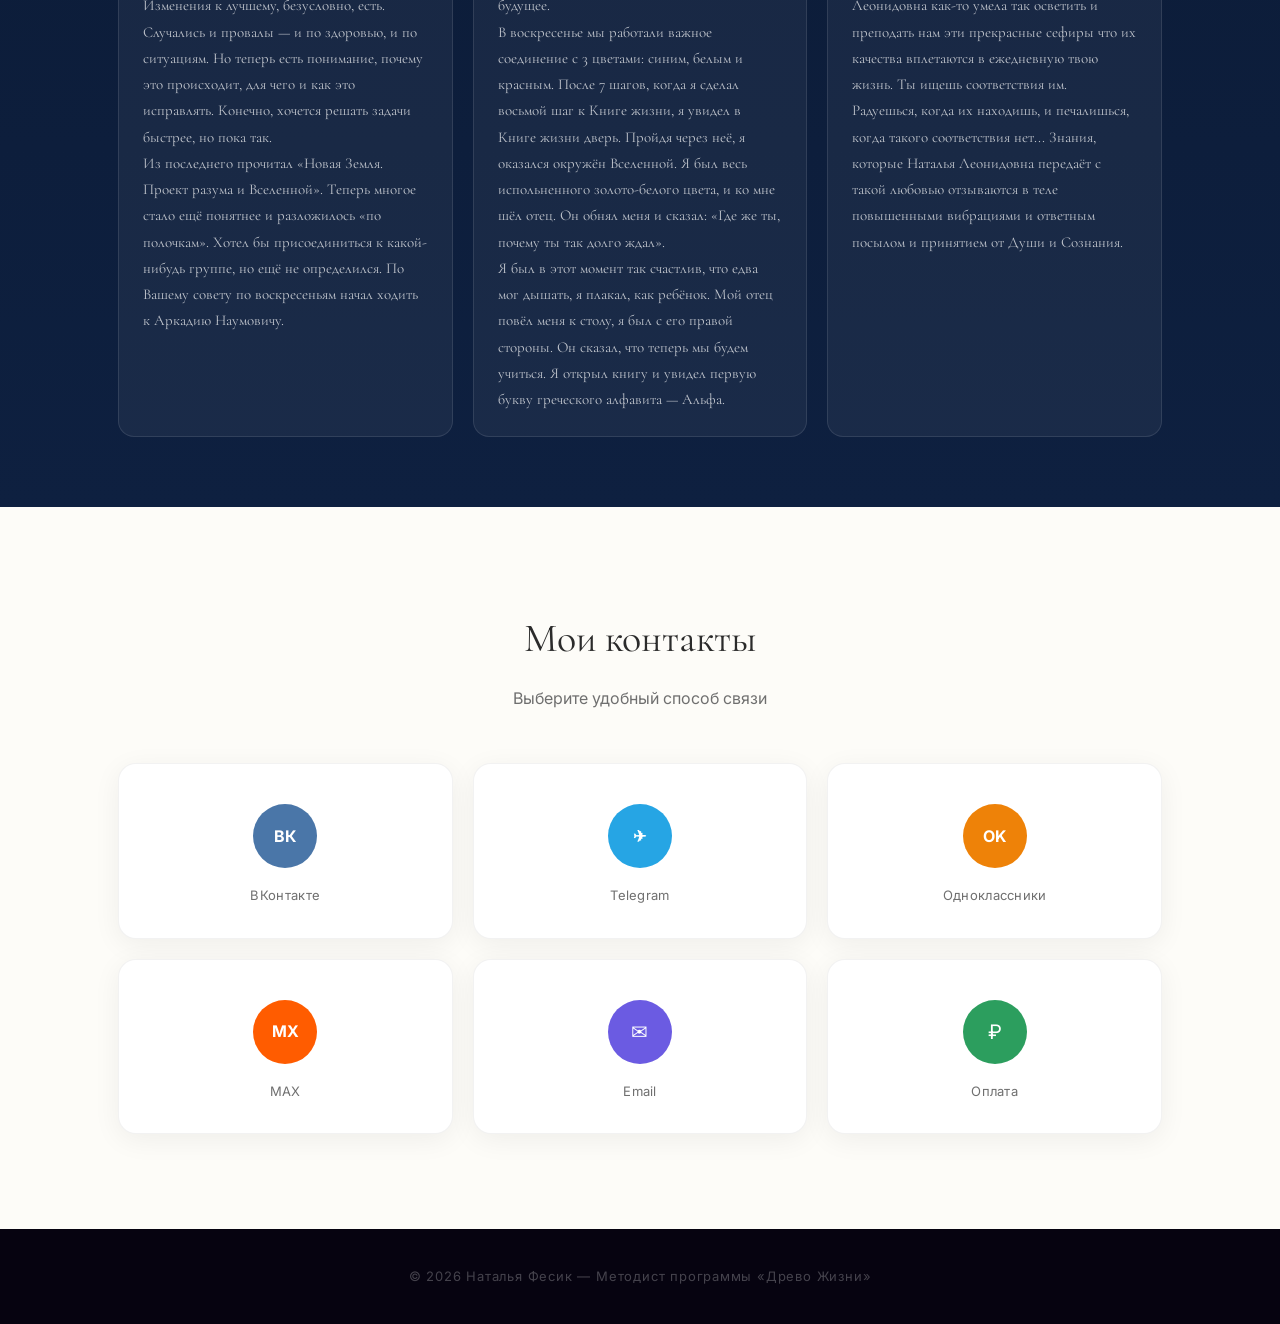
==== commit ea7ab711: "Redesign: float photos, fix earth PNG, учение, remove version bar - Remove version switcher from bot" ====
--- a/v2.html
+++ b/v2.html
@@ -246,11 +246,6 @@
 </head>
 <body>
 
-<!-- Version switcher -->
-<div class="version-bar">
-	<a href="index.html" class="ver-btn inactive">Версия 1</a>
-	<a href="v2.html" class="ver-btn active">Версия 2</a>
-</div>
 
 <nav>
 	<a href="#arkady">Об Аркадии Петрове</a>
@@ -284,7 +279,8 @@
 
 <!-- ===== ОБ АРКАДИИ ПЕТРОВЕ ===== -->
 <section id="arkady" class="section section-light">
-	<div class="container two-col">
+	<div class="container" style="overflow:hidden;">
+		<img src="img/arkady-petrov.png" alt="Аркадий Петров" class="photo-float">
 		<div class="text-block">
 			<h2>Об Аркадии Петрове</h2>
 			<p style="font-style:italic;font-weight:600;">«Я знаю точно — невозможное возможно!»</p>
@@ -301,18 +297,14 @@
 				к нам в сердце стремится Любовь.
 			</blockquote>
 		</div>
-		<div class="photo-wrap">
-			<div style="width:280px;height:370px;border-radius:14px;overflow:hidden;box-shadow:0 16px 50px rgba(0,0,0,0.12);">
-				<img src="img/arkady-petrov.png" alt="Аркадий Петров" style="width:100%;height:100%;object-fit:cover;object-position:center top;">
-			</div>
-		</div>
 	</div>
 </section>
 
 <!-- ===== ОБО МНЕ ===== -->
 <section id="about" class="section section-warm">
 	<div class="container">
-		<div class="two-col" style="margin-bottom: 50px;">
+		<div style="margin-bottom: 50px; overflow: hidden;">
+			<img src="img/natalia-portrait.png" alt="Наталья Фесик" class="photo-float">
 			<div class="text-block">
 				<h2>Обо мне</h2>
 				<p style="font-style:italic;font-weight:600;">«Бог любит троицу». Почему — троицу?</p>
@@ -322,11 +314,6 @@
 				<p>И всё это скрепляла история автора трилогии, а также его вера в каждого, читающего его книги.</p>
 				<p>Через полгода это умозрительное очарование обрело жизненно важный смысл. Нашему отцу сделали шунтирование сердца. Но после первой, удачно проведённой операции, в результате непредвиденных осложнений ему пришлось пережить ещё четыре сложнейших операции. Реабилитация длилась несколько месяцев, и мы всей семьёй выхаживали отца, дежуря в больнице поочерёдно. Я обратила внимание на то, что после дежурства Шатанова Александра, активно изучавшего и распространявшего учение Аркадия Наумовича Петрова, самочувствие папы улучшалось, силы прибавлялись, восстановление шло семимильными шагами.</p>
 				<p>Спустя несколько месяцев, при выписке домой, мы спросили врачей:<br>— Сколько лет, по вашему мнению, проживёт наш 80-летний отец?<br>— Максимум семь.</p>
-			</div>
-			<div class="photo-wrap">
-				<div style="width:290px;height:380px;border-radius:14px;overflow:hidden;box-shadow:0 16px 50px rgba(0,0,0,0.12);">
-					<img src="img/natalia-portrait.png" alt="Наталья Фесик" style="width:100%;height:100%;object-fit:cover;object-position:center top;">
-				</div>
 			</div>
 		</div>
 
@@ -387,7 +374,7 @@
 <section id="earth" class="section-earth-v2">
 	<div class="container">
 		<h2 class="earth-h center">Земля — наш общий дом</h2>
-		<p class="earth-sub center">Программа «Древо Жизни» объединяет людей по всему миру</p>
+		<p class="earth-sub center">Учение «Древо Жизни» объединяет людей по всему миру</p>
 
 		<div class="globe-wrap"><img src="img/earth.png" alt="Земля" style="width:300px;height:auto;object-fit:contain;margin:0 auto;display:block;"></div>
 
@@ -416,7 +403,7 @@
 						<div class="review-loc">Босния и Герцеговина, Мостар</div>
 					</div>
 				</div>
-				<p class="review-text">Вся программа «Дерево жизни» достигла мои ожидания, и я безмерно благодарен нашему Творцу, который через Аркадия Наумовича Петрова дал такой замечательный подарок человечеству. Хотя не первая моя встреча с духовным знанием, мне действительно нужна была система, которая объяснила бы мне весь мой опыт на этом пути. С уважением</p>
+				<p class="review-text">Вся учение «Дерево жизни» достигла мои ожидания, и я безмерно благодарен нашему Творцу, который через Аркадия Наумовича Петрова дал такой замечательный подарок человечеству. Хотя не первая моя встреча с духовным знанием, мне действительно нужна была система, которая объяснила бы мне весь мой опыт на этом пути. С уважением</p>
 			</div>
 
 			<div class="review-card">
--- a/style.css
+++ b/style.css
@@ -441,7 +441,14 @@
 	text-align: center;
 	margin: 0 0 44px;
 	animation: float 7s ease-in-out infinite;
+}
+
+.globe-wrap img {
 	filter: drop-shadow(0 0 25px rgba(60, 140, 255, 0.35));
+	max-width: 220px;
+	width: 100%;
+	display: block;
+	margin: 0 auto;
 }
 
 @keyframes float {
@@ -473,6 +480,28 @@
 	font-size: 14px;
 	font-family: 'Inter', sans-serif;
 	letter-spacing: 0.5px;
+}
+
+/* ============================================================
+   PHOTO FLOAT (Arkady & About Me sections)
+   ============================================================ */
+.photo-float {
+	float: left;
+	width: 280px;
+	border-radius: 14px;
+	margin: 0 36px 24px 0;
+	box-shadow: 0 16px 50px rgba(0, 0, 0, 0.12);
+	display: block;
+	object-fit: cover;
+	object-position: center top;
+}
+
+@media (max-width: 700px) {
+	.photo-float {
+		float: none;
+		width: 100%;
+		margin: 0 0 24px 0;
+	}
 }
 
 /* ============================================================
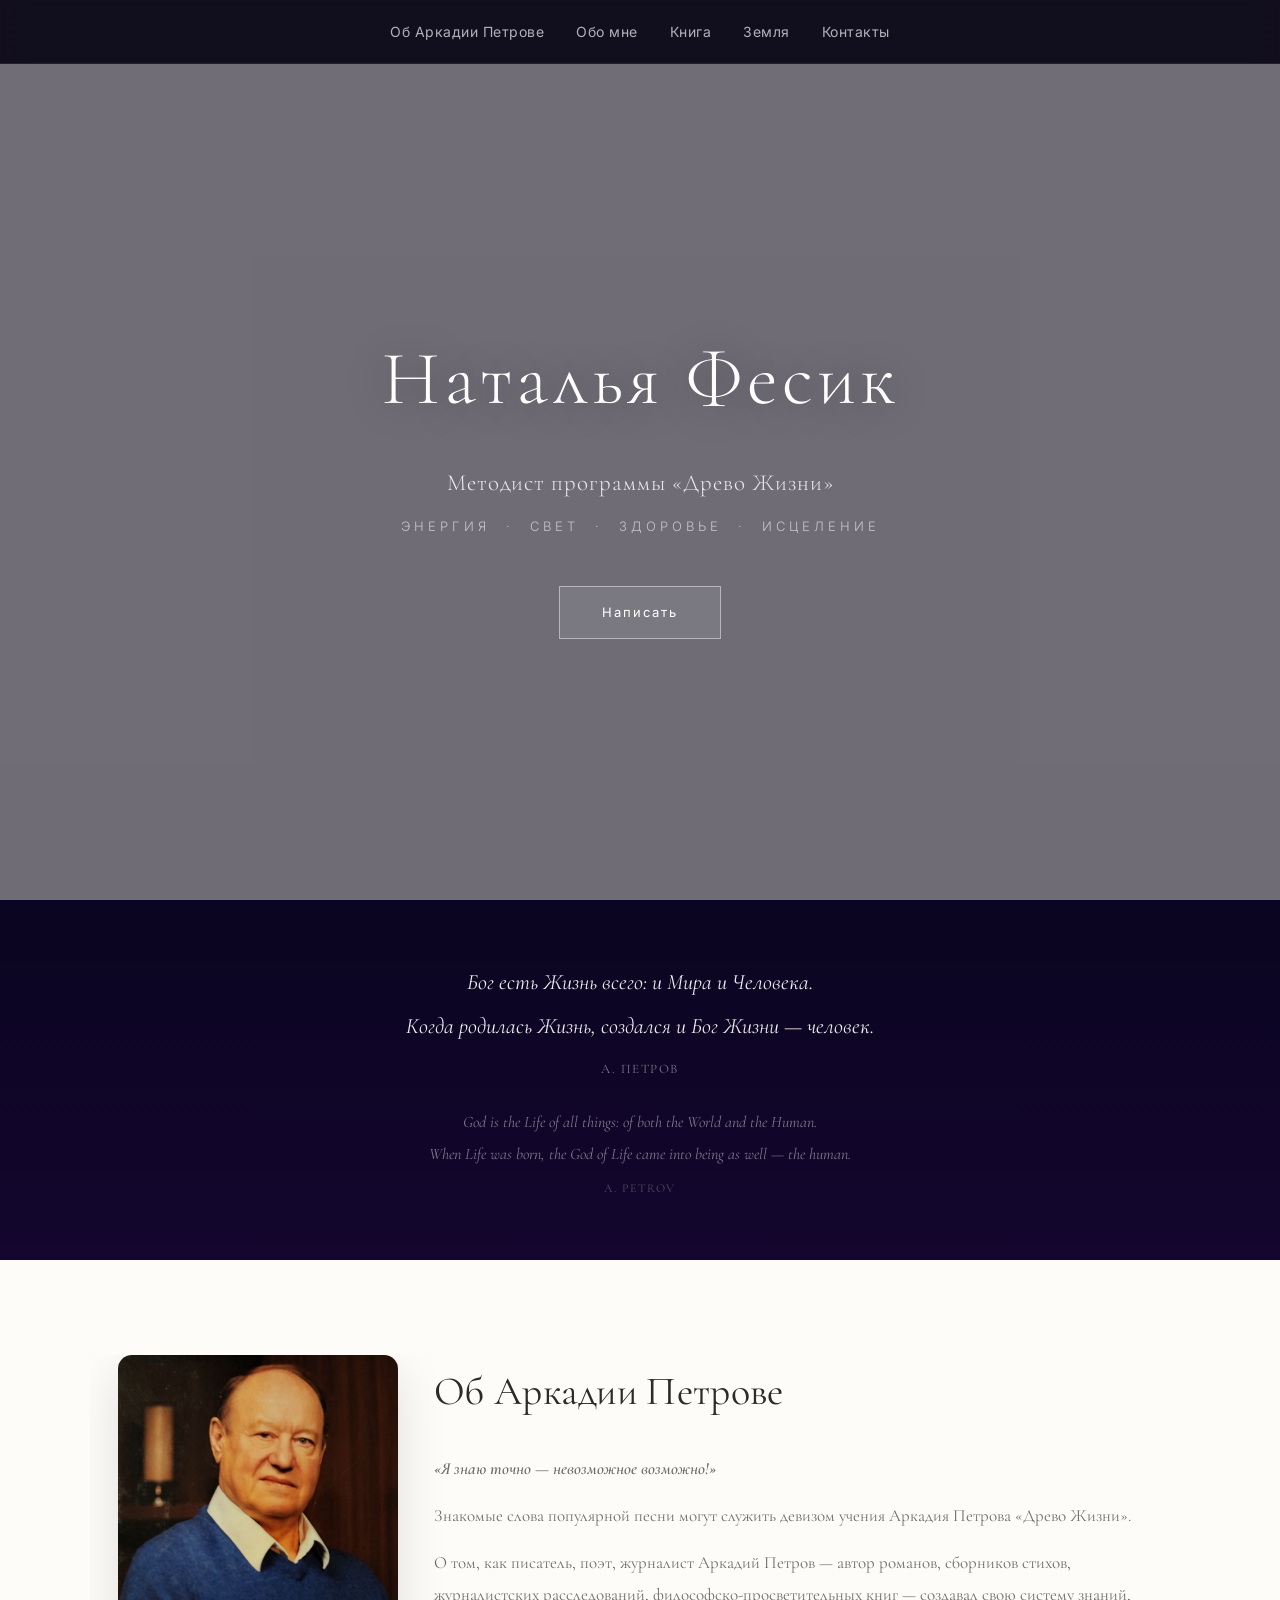
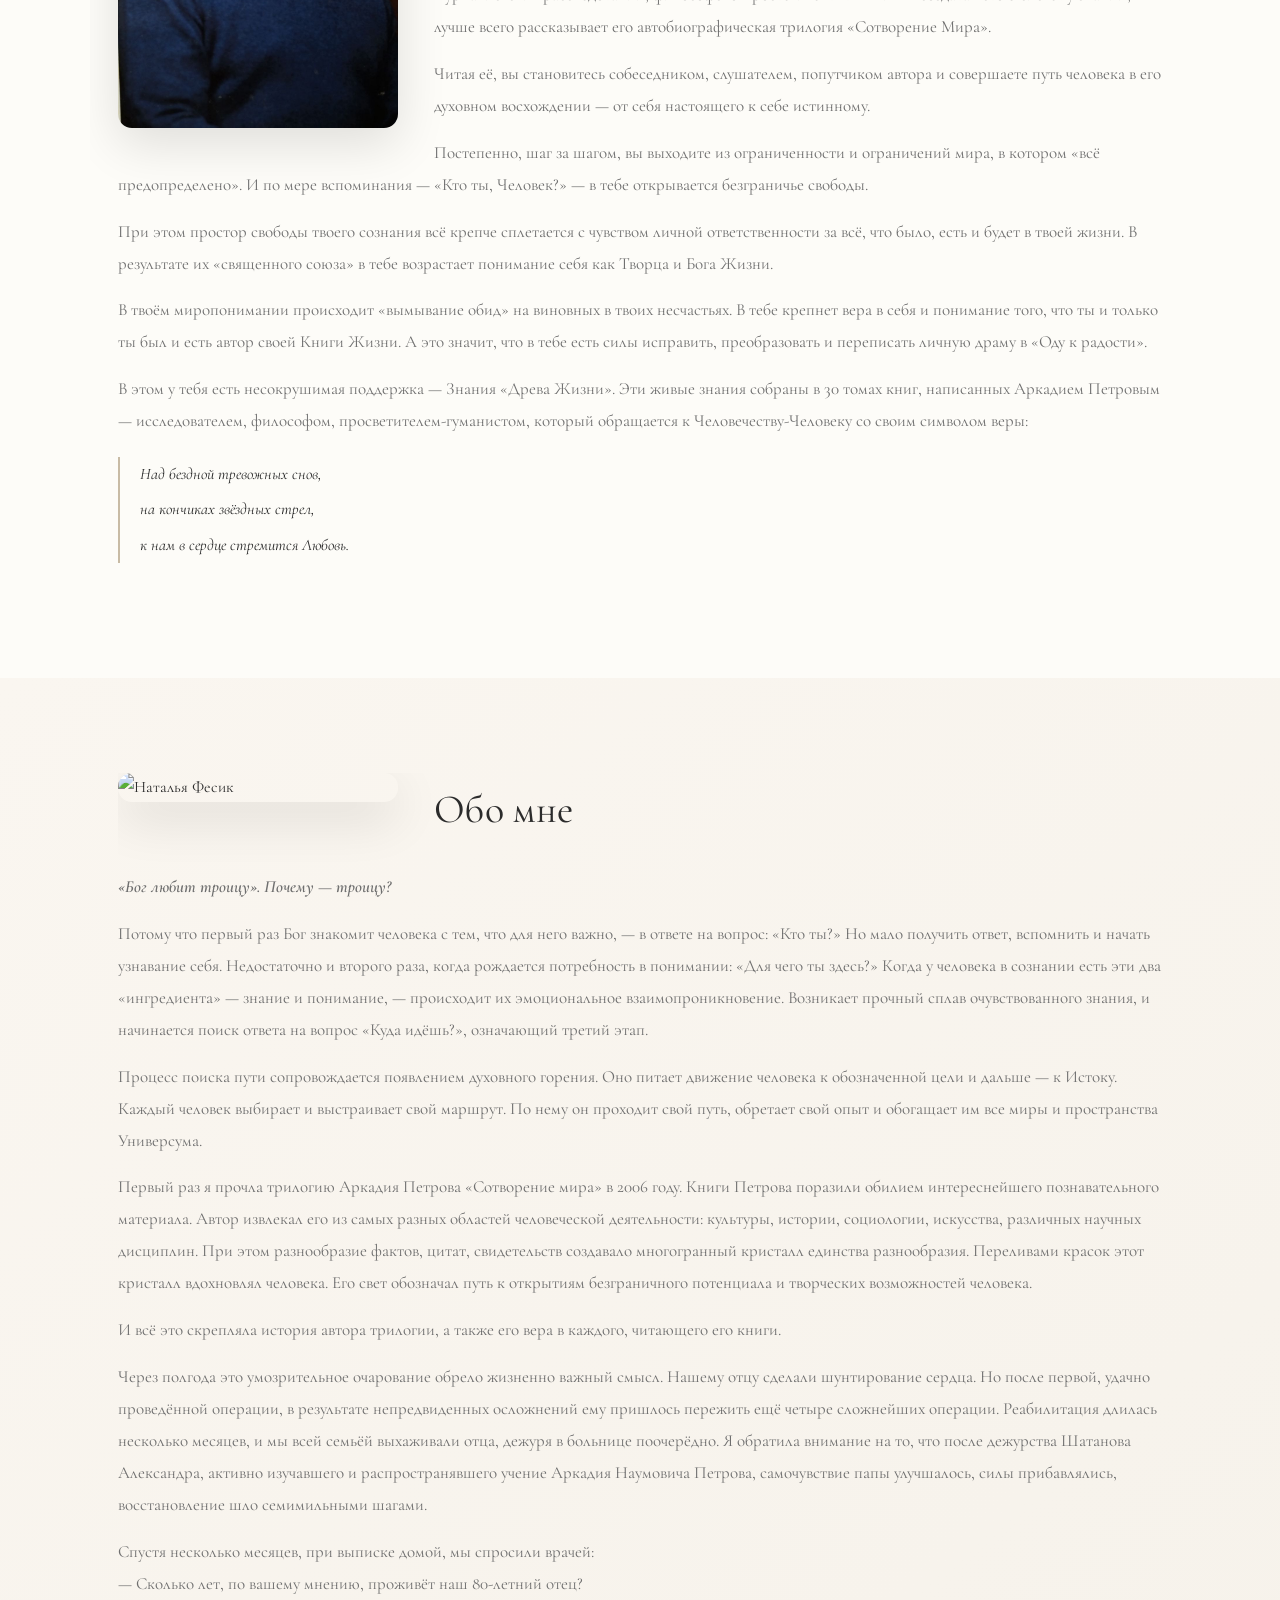
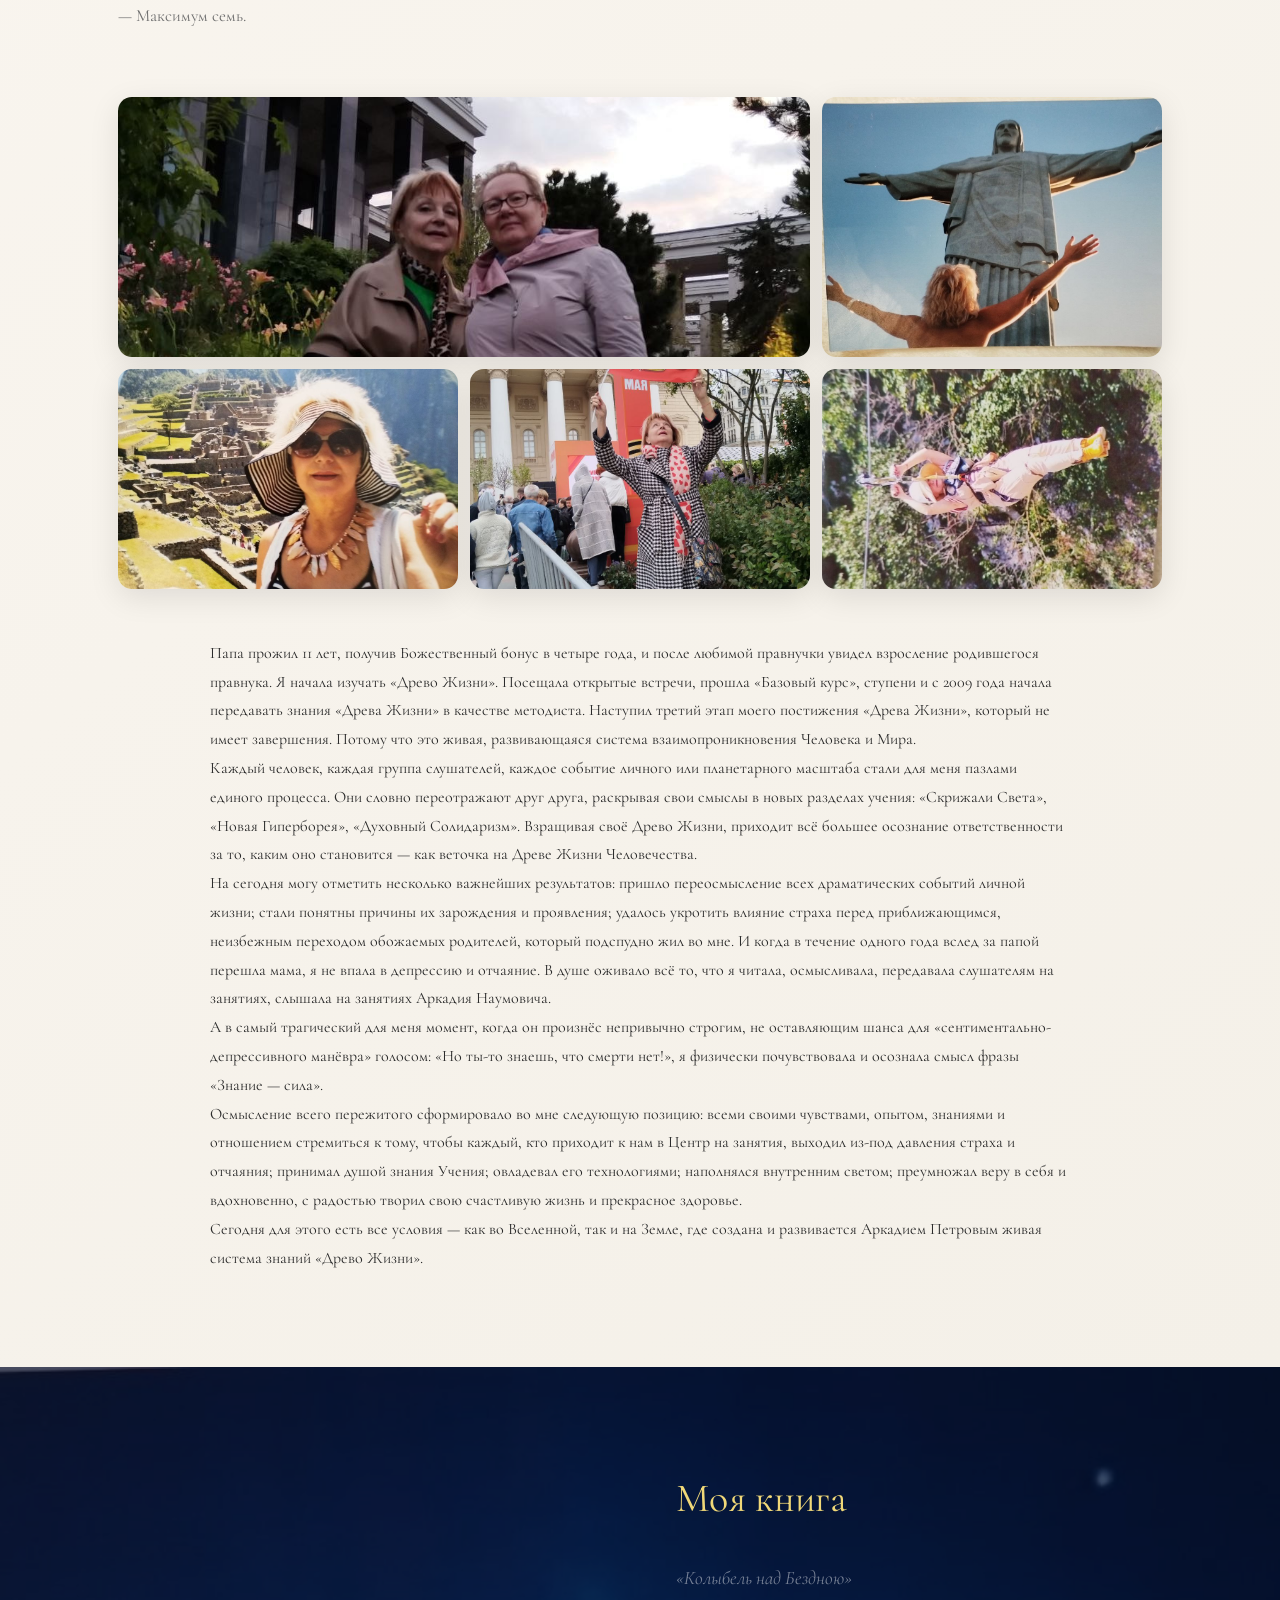
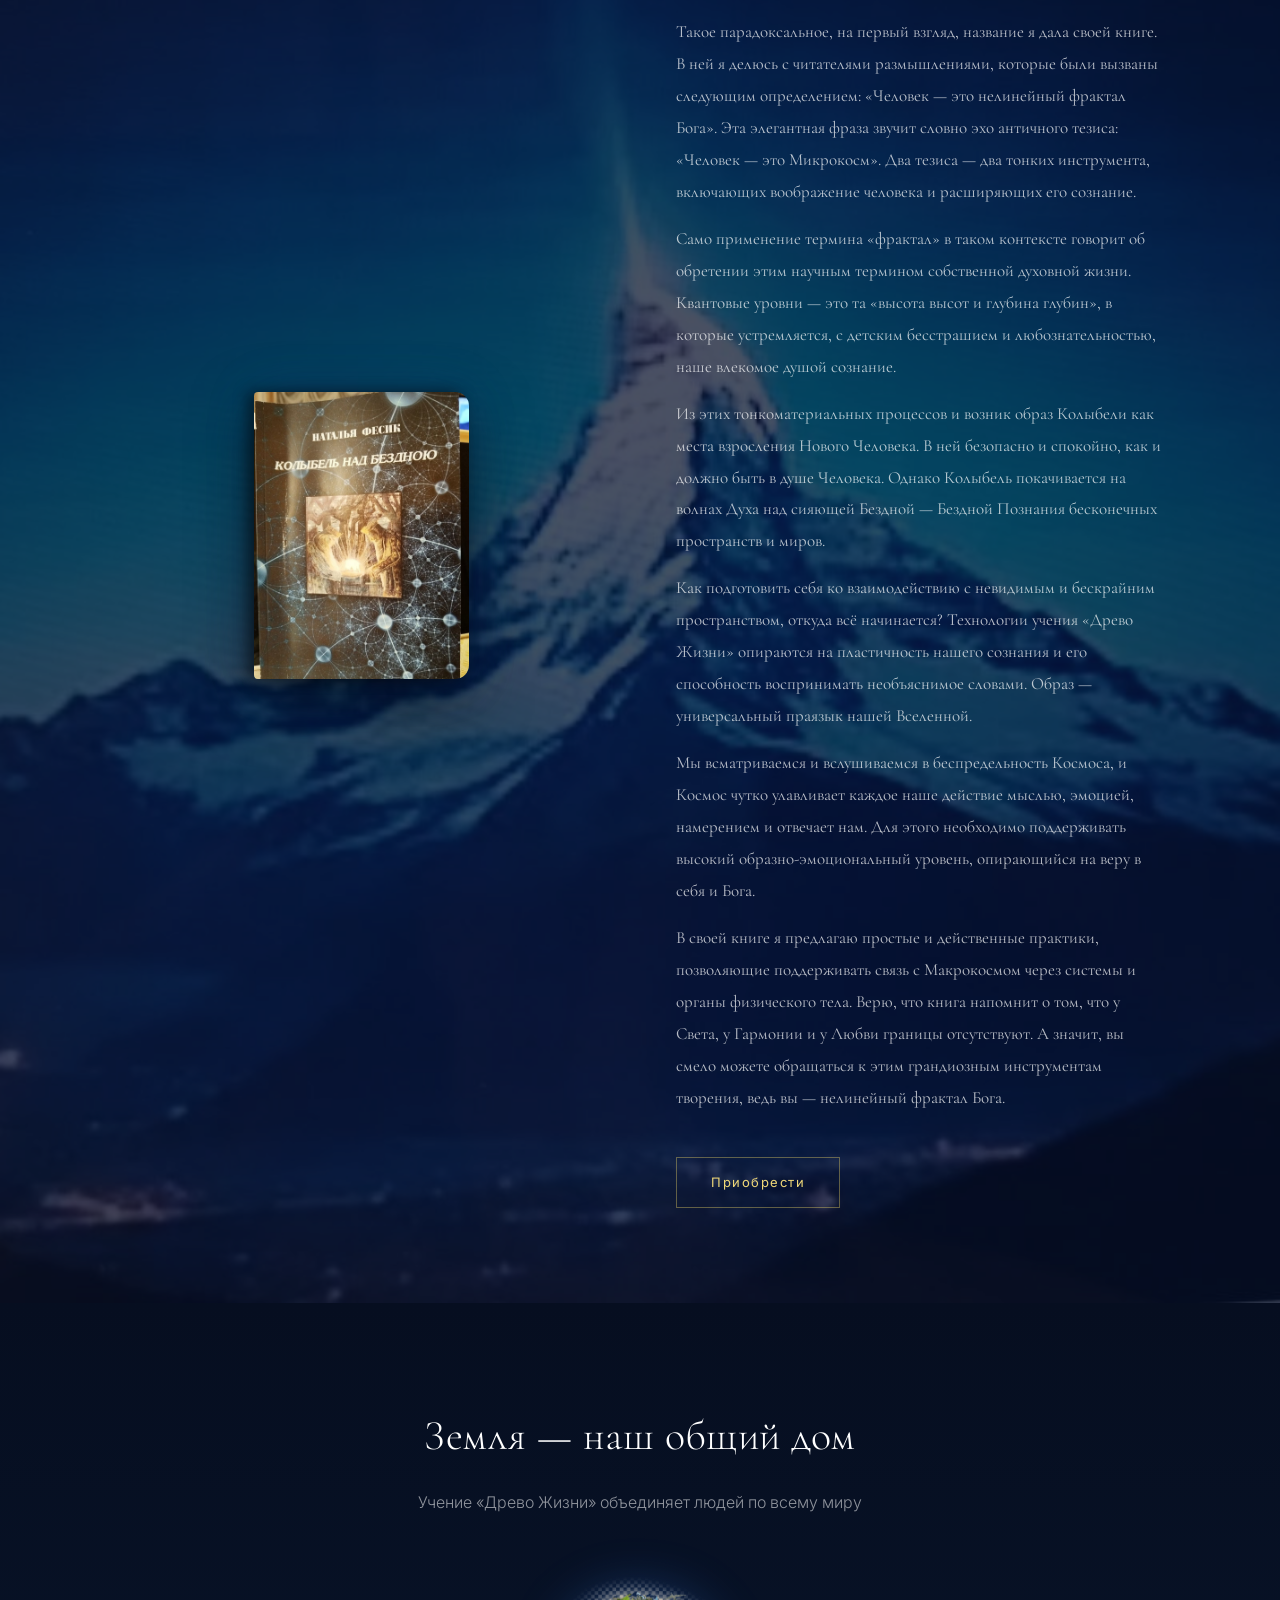
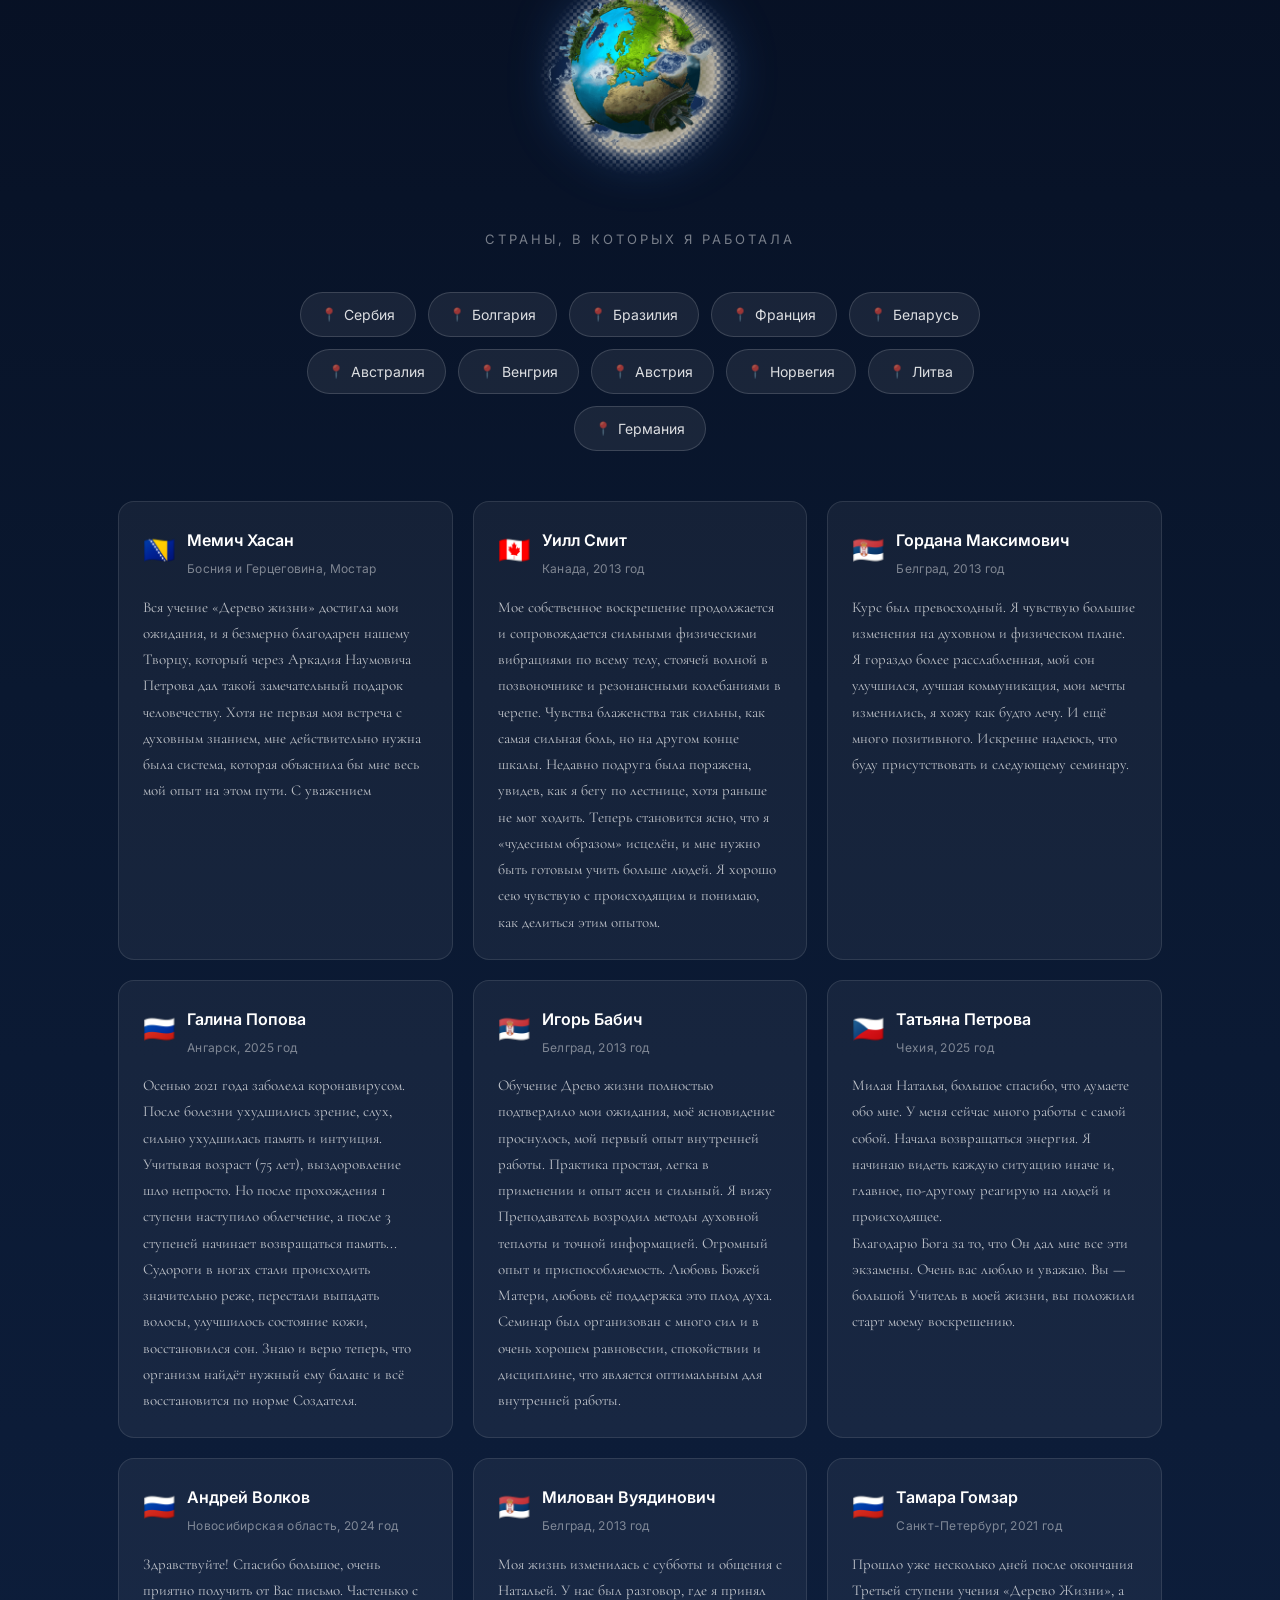
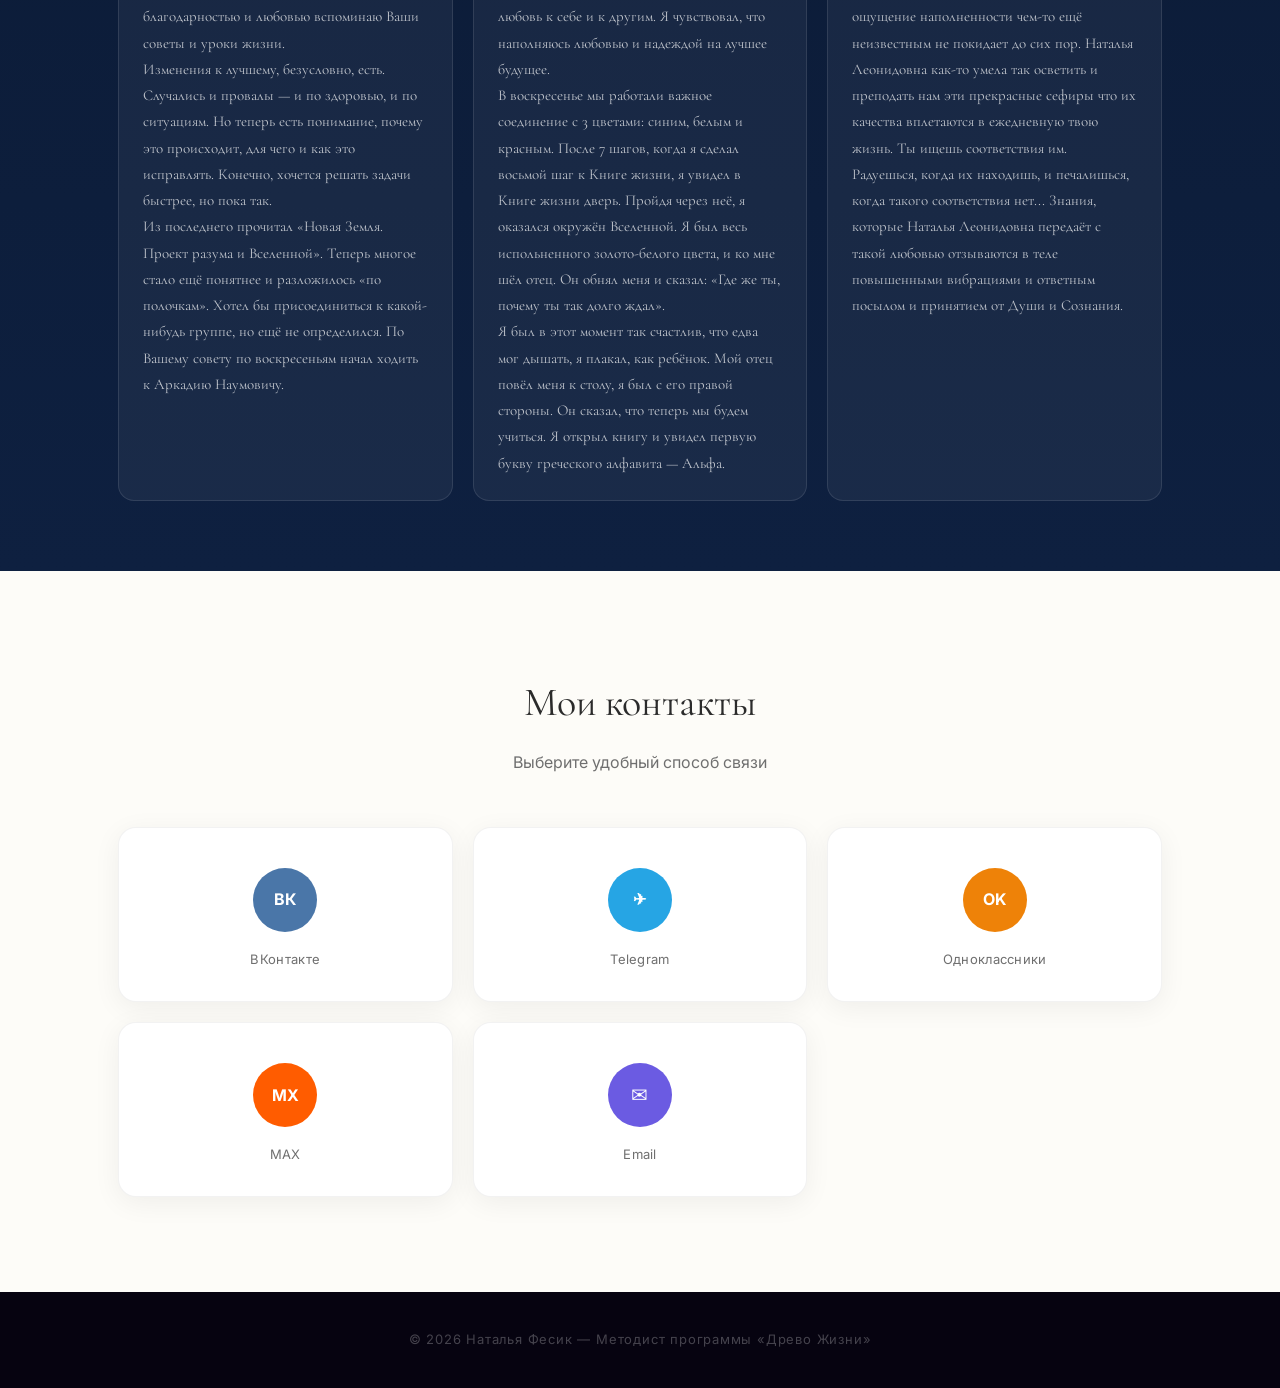
==== commit 5a6b0797: "Fix earth PNG transparency, add country label, remove payment icon - Remove baked-in white/grey back" ====
--- a/v2.html
+++ b/v2.html
@@ -377,6 +377,8 @@
 		<p class="earth-sub center">Учение «Древо Жизни» объединяет людей по всему миру</p>
 
 		<div class="globe-wrap"><img src="img/earth.png" alt="Земля" style="width:300px;height:auto;object-fit:contain;margin:0 auto;display:block;"></div>
+
+		<p style="text-align:center;font-family:'Inter',sans-serif;font-size:13px;letter-spacing:3px;text-transform:uppercase;color:rgba(255,255,255,0.45);margin-bottom:20px;">Страны, в которых я работала</p>
 
 		<div class="countries-cloud">
 			<span class="country-chip"><span class="pin">📍</span>Сербия</span>
@@ -531,10 +533,6 @@
 				<div class="ci ci-em">✉</div>
 				<span>Email</span>
 			</a>
-			<a href="https://oplata.ru" class="contact-card" target="_blank" rel="noopener">
-				<div class="ci ci-pay">₽</div>
-				<span>Оплата</span>
-			</a>
 		</div>
 	</div>
 </section>
